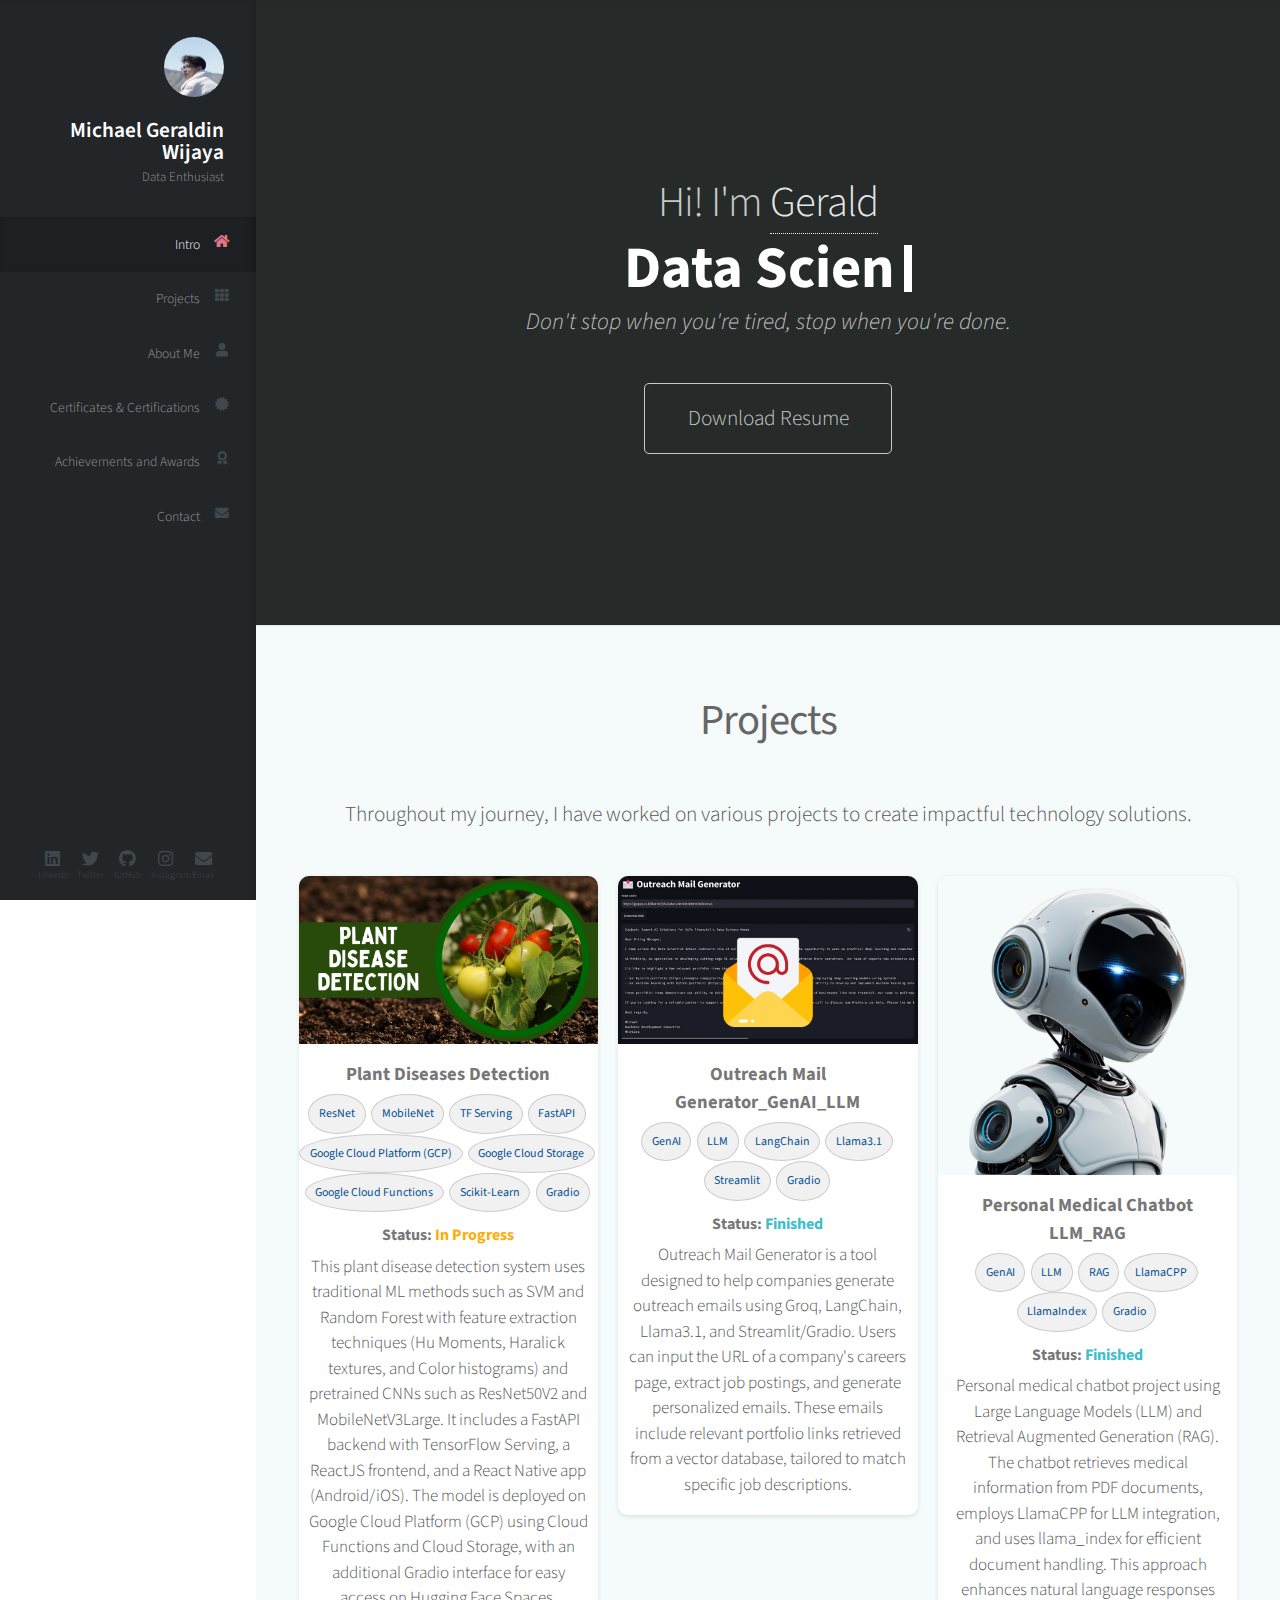
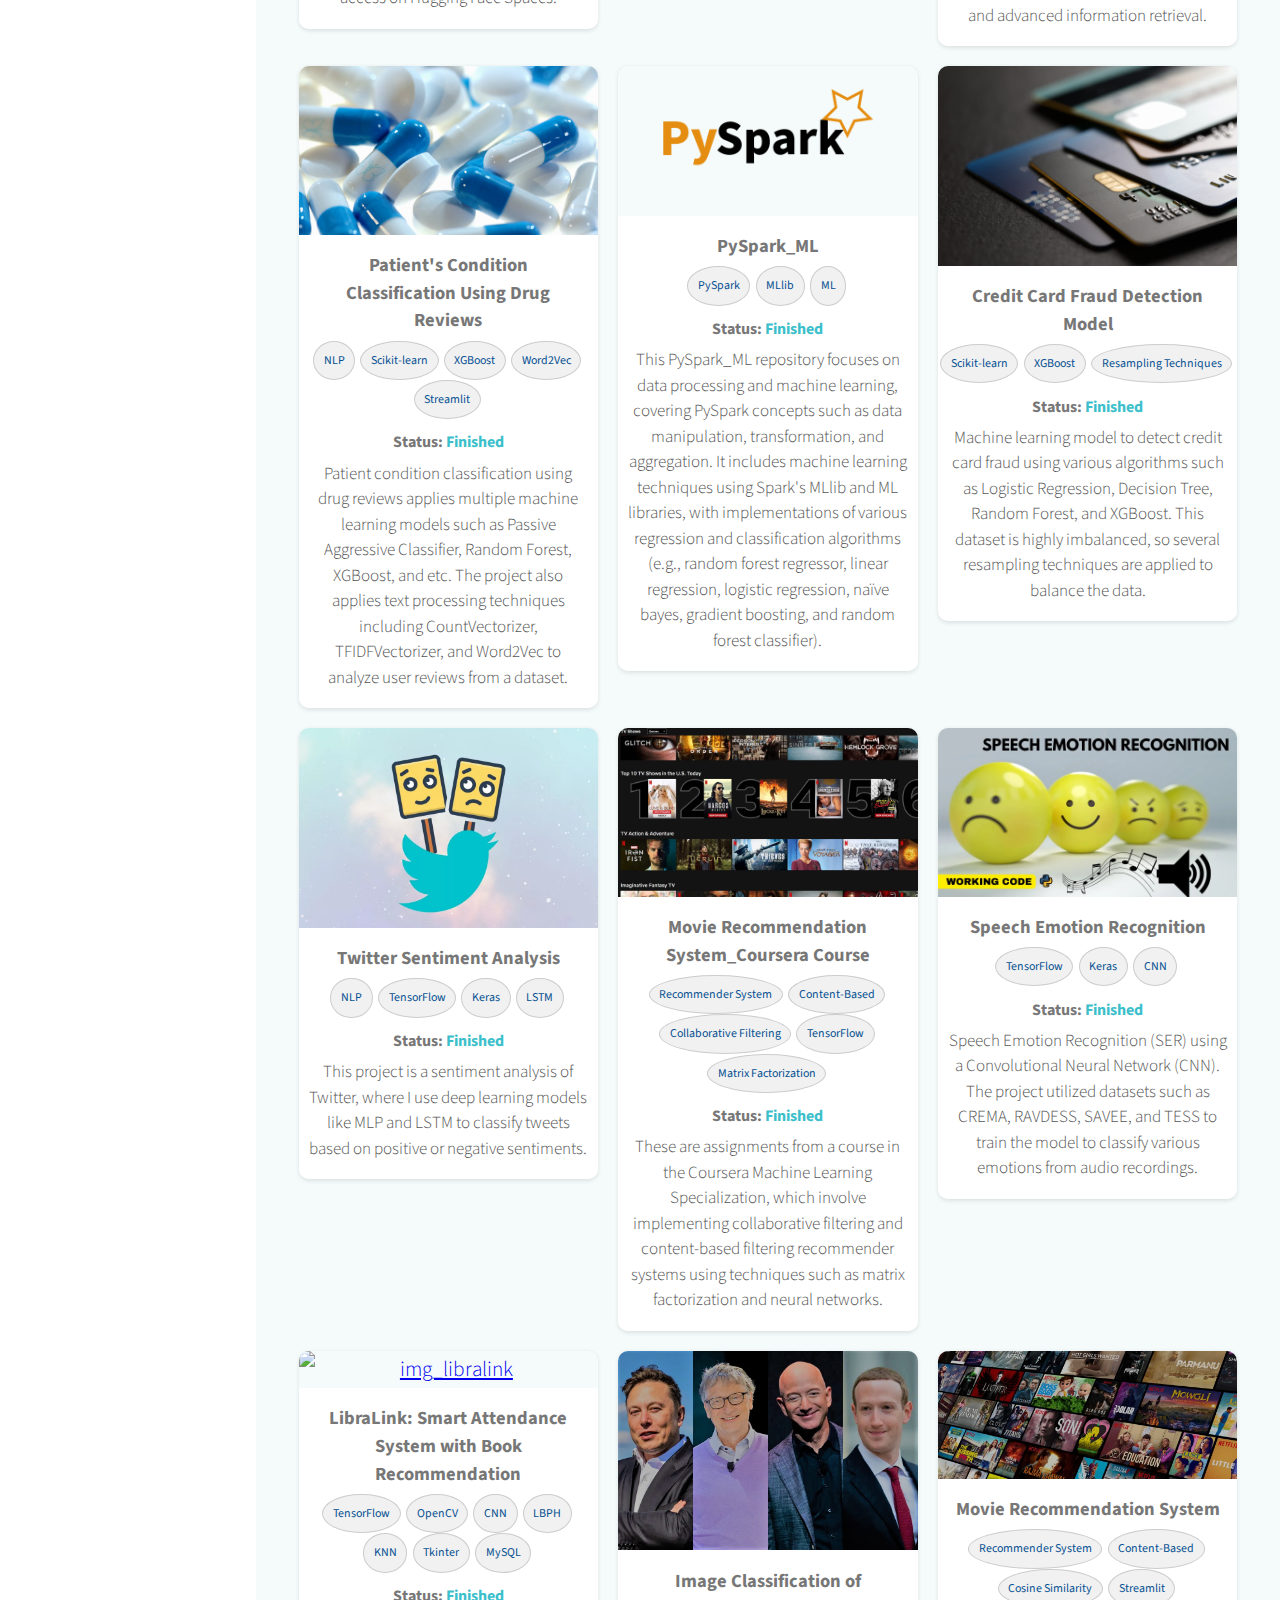
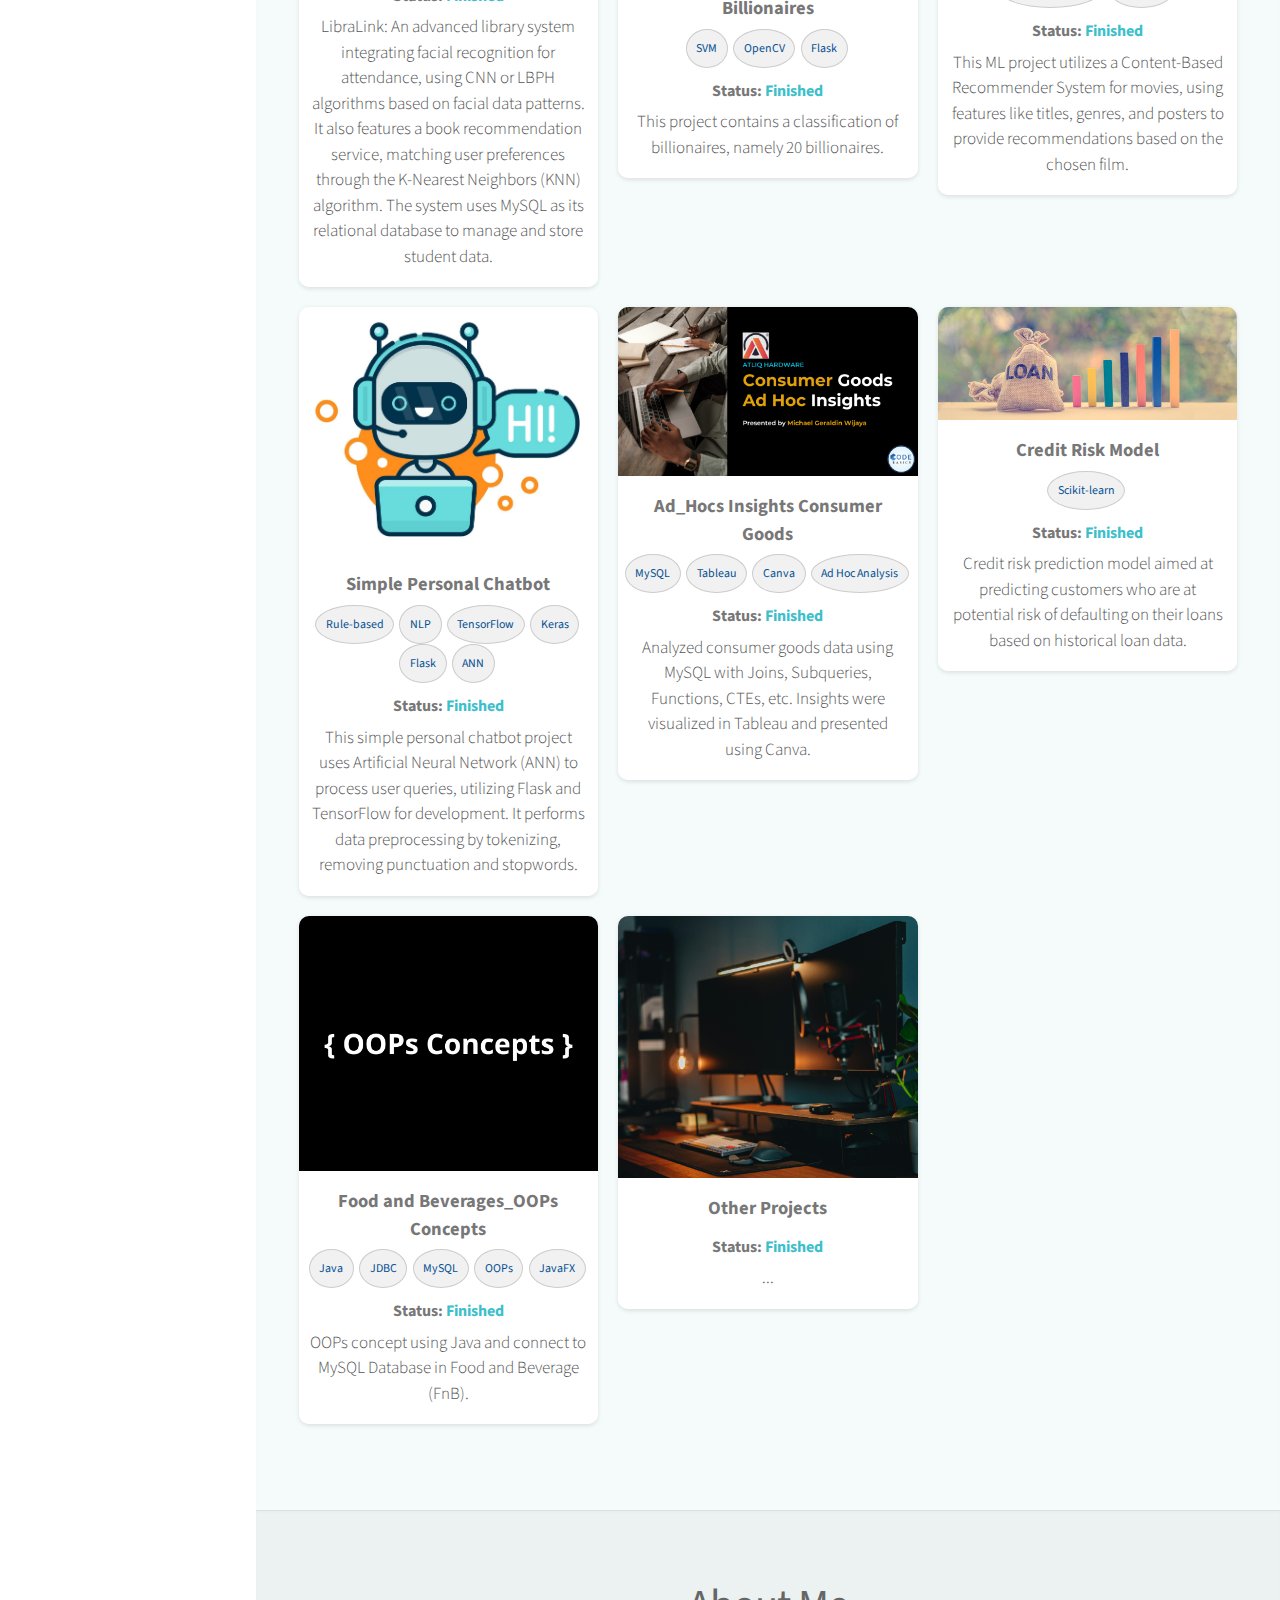
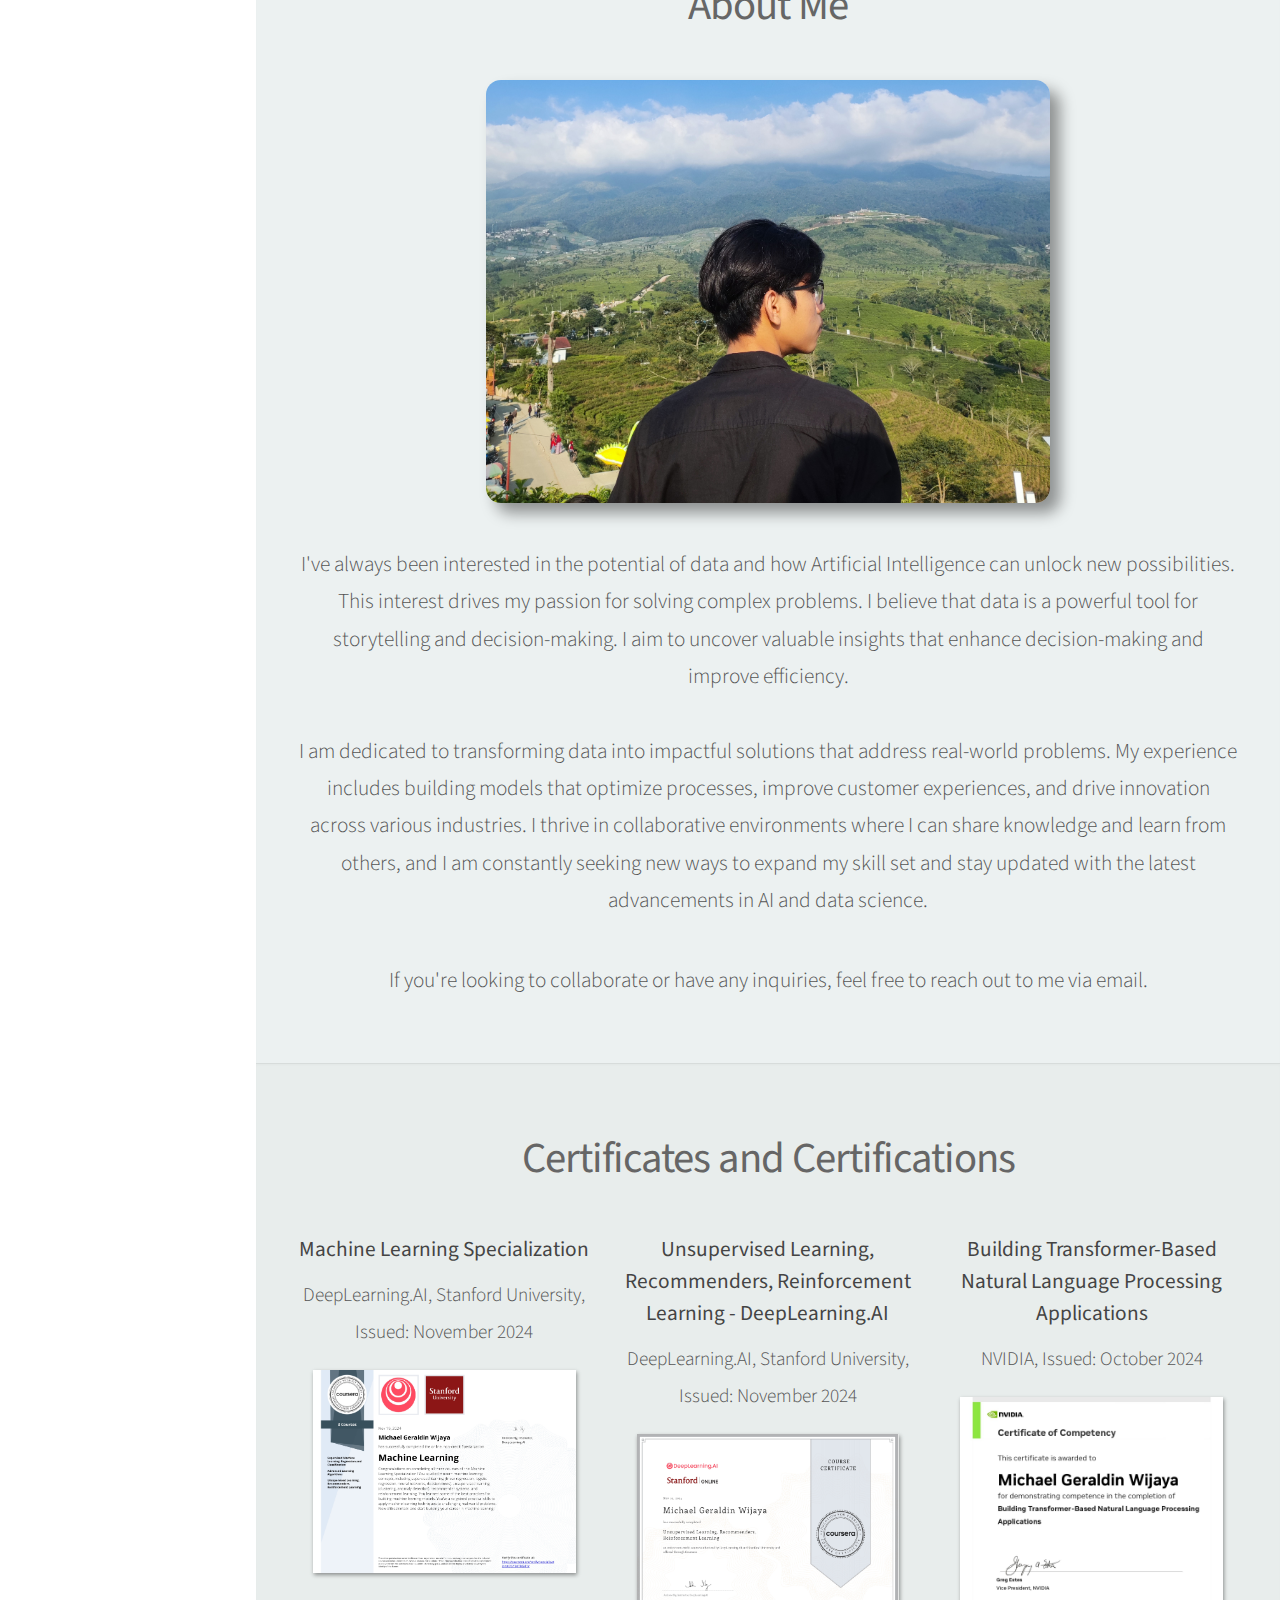
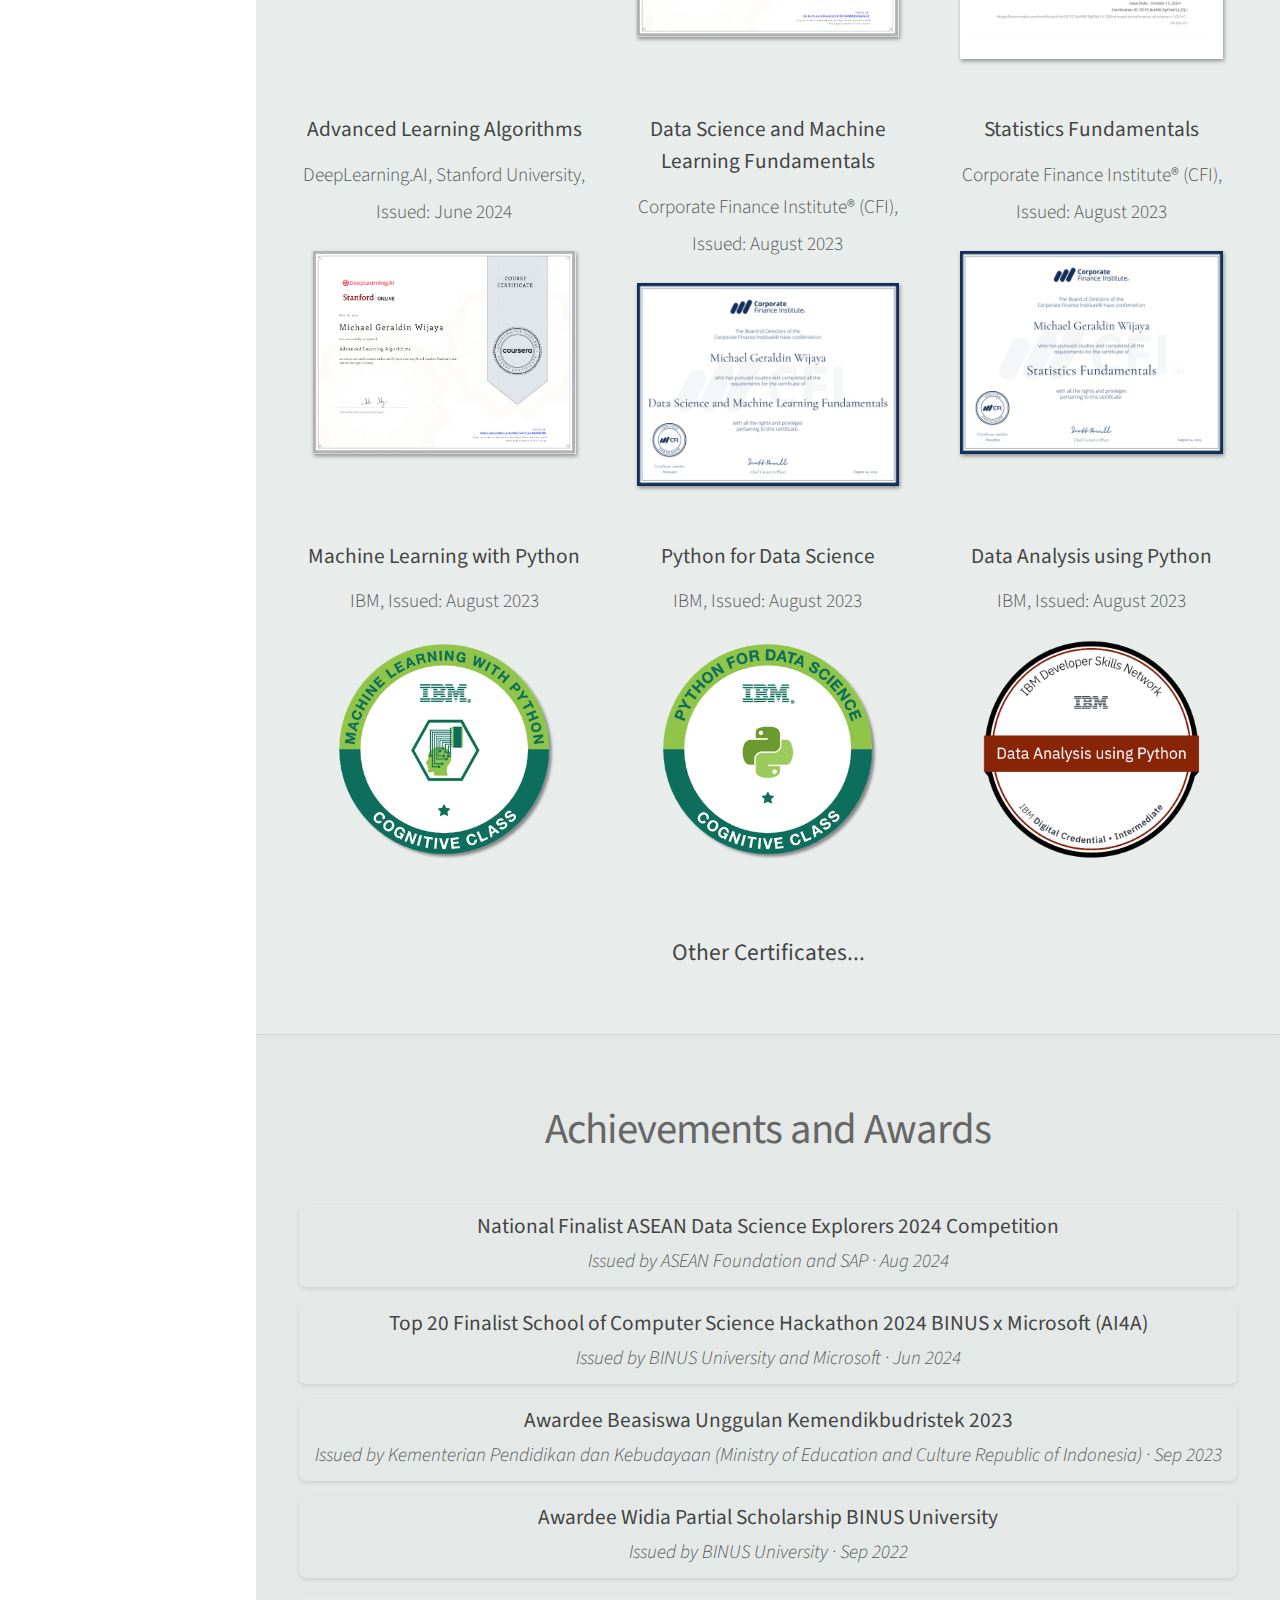
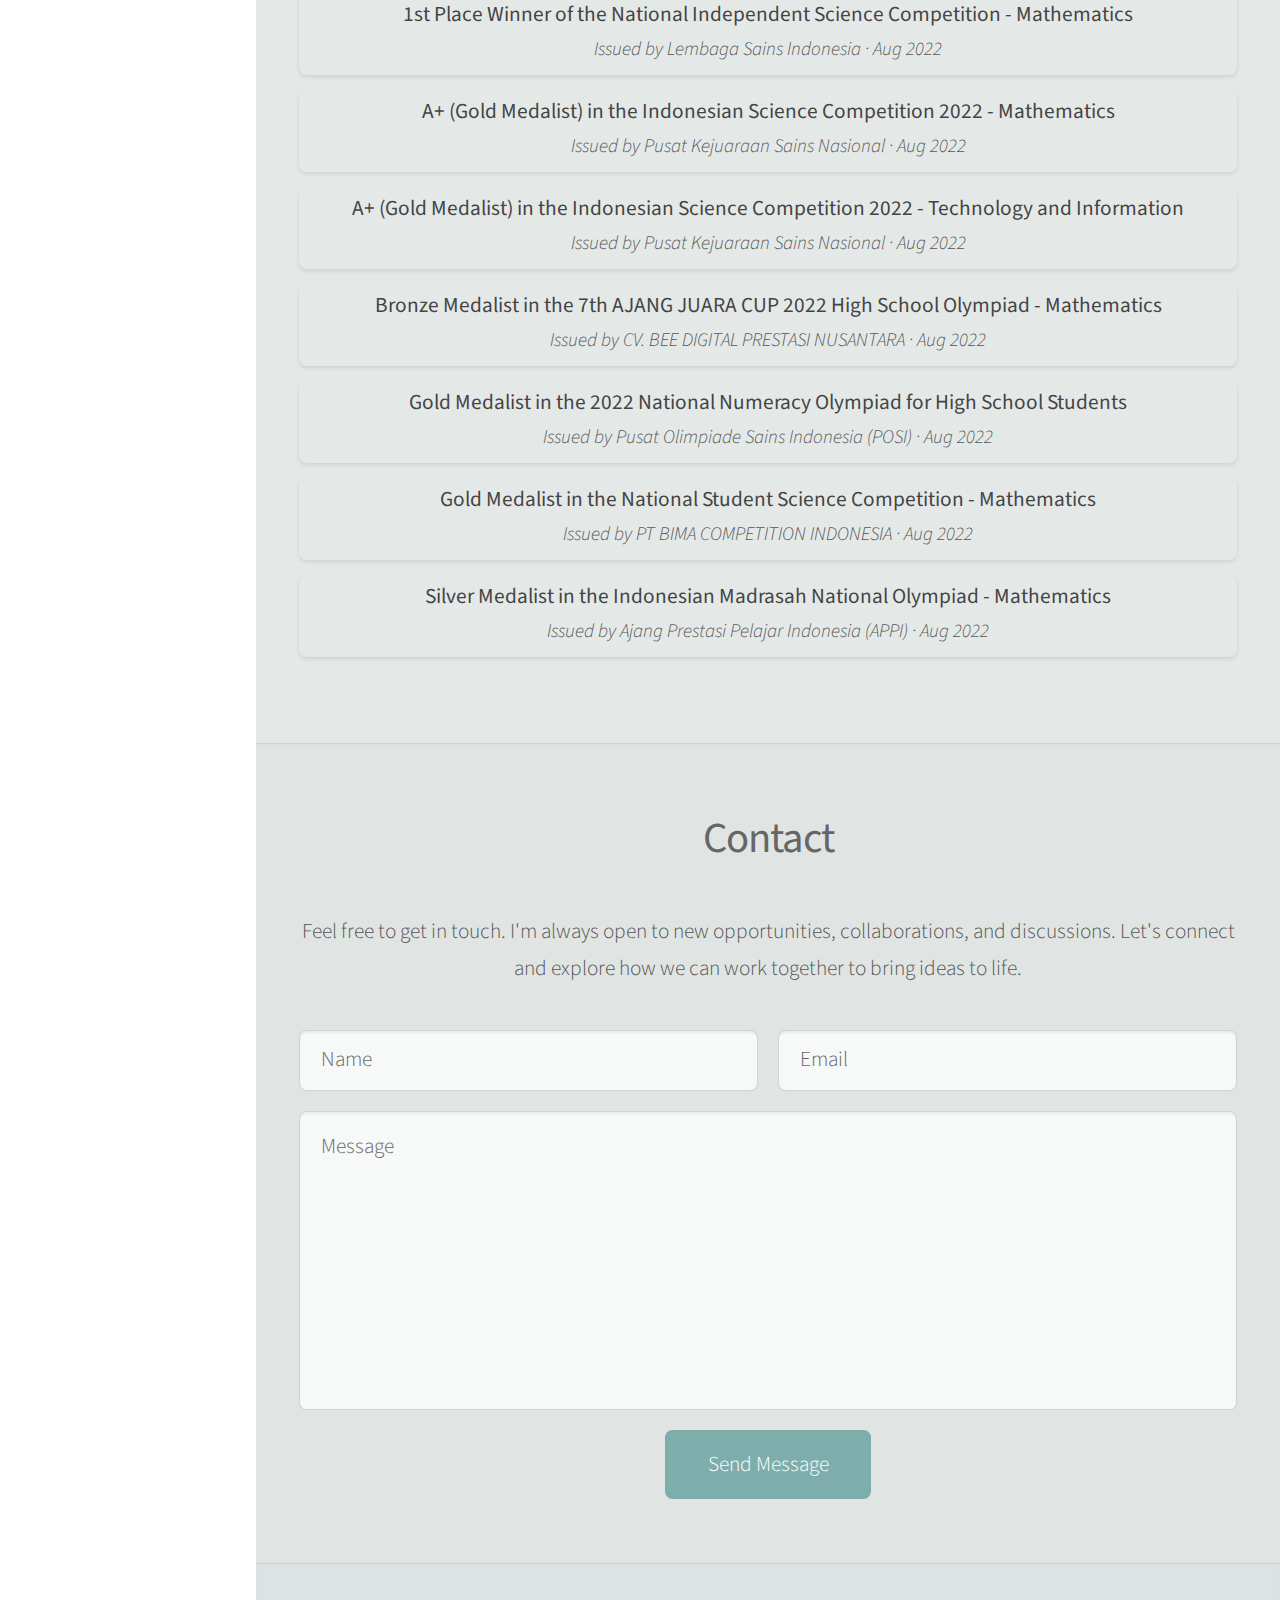
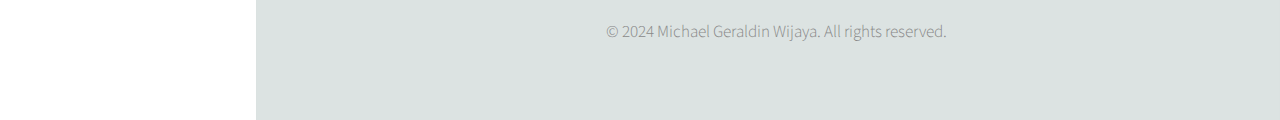
==== Mich.html @ 2055a9ff "Update Resume" ====
<!DOCTYPE HTML>
<html>
	<head>
		<script>
			window.addEventListener('load', function () {
				if (performance.navigation.type === 1) {
					window.location.href = 'index.html';
				}
			});
		</script>
		<title>Michael Geraldin Wijaya | Data Enthusiast</title>
		<link rel="icon" href="images/MG.png" type="image/png">
		<link rel="stylesheet" href="assets/css/main.css" />
		<meta charset="utf-8" />
		<meta name="viewport" content="width=device-width, initial-scale=1, user-scalable=no" />
		
	</head>
	<body class="is-preload">

		<!-- Header -->
			<div id="header">

				<div class="top">

					<!-- Logo -->
						<div id="logo">
							<span class="image avatar48"><img src="images/Profile.jpg" alt="" /></span>
							<h1 id="title">Michael Geraldin<br />Wijaya</h1>
							<p>Data Enthusiast</p>
						</div>

					<!-- Nav -->
						<nav id="nav">
							<ul>
								<li><a href="#top" id="top-link"><span class="icon solid fa-home">Intro</span></a></li>
								<li><a href="#projects" id="portfolio-link"><span class="icon solid fa-th">Projects</span></a></li>
								<li><a href="#about" id="about-link"><span class="icon solid fa-user">About Me</span></a></li>
								<li><a href="#certificates" id="about-certificate"><span class="icon solid fa-certificate">Certificates & Certifications</span></a></li>
								<li><a href="#achievements" id="about-achievements"><span class="icon solid fa-award">Achievements and Awards</span></a></li>
								<li><a href="#contact" id="contact-link"><span class="icon solid fa-envelope">Contact</span></a></li>
							</ul>
						</nav>

				</div>

				<div class="bottom">

					<!-- Social Icons -->
						<ul class="icons">
							<li><a href="https://www.linkedin.com/in/michaelgeraldinwijaya/" class="icon brands fa-linkedin"><span class="label">LinkedIn</span></a></li>
							<li><a href="https://twitter.com/michgerald24" class="icon brands fa-twitter"><span class="label">Twitter</span></a></li>
							<li><a href="https://github.com/Michs224" class="icon brands fa-github"><span class="label">GitHub</span></a></li>
							<li><a href="https://www.instagram.com/mic_geral/" class="icon brands fa-instagram"><span class="label">Instagram</span></a></li>
							<li><a href="mailto:michaelwjy2@gmail.com" class="icon solid fa-envelope"><span class="label">Email</span></a></li>
						</ul>

				</div>

			</div>

		<!-- Main -->
			<div id="main">

				<!-- Intro -->
					<section id="top" class="one dark cover">
						<div class="container">

							<header>
								<h2 class="alt">Hi! I'm <strong><a href="https://www.linkedin.com/in/michaelgeraldinwijaya/">Gerald</a></strong></h2>
									<h1 class="role-container">
										<span id="roleText" class="role-text"></span>
										<span class="cursor"></span>
									</h1>
								<p>Don't stop when you're tired, stop when you're done.</p>
							</header>
								
							<a href="downloads/Michael Geraldin Wijaya Resume.pdf" class="button resume" download="Michael Geraldin Wijaya_Resume.pdf">
								Download Resume
							</a>

						</div>
					</section>

				<!-- Portfolio -->
					<section id="projects" class="two">
						<div class="container">

							<header>
								<h2>Projects</h2>
							</header>
							<!-- Throughout my journey, I have worked on various challenging and innovative projects to create impactful technology solutions. -->
							<p>Throughout my journey, I have worked on various projects to create impactful technology solutions.</p>

							<div class="row">
								
								<div class="col-4 col-12-mobile">
									<article class="item">
										<a href="https://github.com/Michs224/Plant-Disease-Detection-ML_DL" class="image fit"><img src="images/PlantDiseaseDetection.png" alt="img_plant_disease_detection"/></a>
										<header>
											<h3 style="font-size: 18.5px;">Plant Diseases Detection</h3>
											<div class="tech-stack">
												<!-- <span>TensorFlow</span>
												<span>Keras</span> -->
												<span>ResNet</span>
												<span>MobileNet</span>
												<span>TF Serving</span>
												<span>FastAPI</span>
												<span>Google Cloud Platform (GCP)</span>
												<span>Google Cloud Storage</span>
												<span>Google Cloud Functions</span>
												<span>Scikit-Learn</span>
												<span>Gradio</span>
											</div>
											<span class="status-label">Status:</span>
											<span class="status in-progress">In Progress</span>
											<h4>This plant disease detection system uses traditional ML methods such as SVM and Random Forest with feature extraction techniques (Hu Moments, Haralick textures, and Color histograms) and pretrained CNNs such as ResNet50V2 and MobileNetV3Large.
												It includes a FastAPI backend with TensorFlow Serving, a ReactJS frontend, and a React Native app (Android/iOS).
												The model is deployed on Google Cloud Platform (GCP) using Cloud Functions and Cloud Storage, with an additional Gradio interface for easy access on Hugging Face Spaces.
											</h4>
										</header>
									</article>
								</div>

								<div class="col-4 col-12-mobile">
									<article class="item">
										<a href="https://github.com/Michs224/Outreach-Mail-Generator_GenAI_LLM" class="image fit"><img src="images/OutreachMailGeneratorGenAILLM.png" alt="img_outreachmailgenerator_genaillm"/></a>
										<header>
											<h3 style="font-size: 18.5px;">Outreach Mail Generator_GenAI_LLM</h3>
											<div class="tech-stack">
												<span>GenAI</span>
												<span>LLM</span>
												<span>LangChain</span>
												<span>Llama3.1</span>
												<span>Streamlit</span>
												<span>Gradio</span>
											</div>
											<span class="status-label">Status:</span>
											<span class="status finished">Finished</span>
											<h4>Outreach Mail Generator is a tool designed to help companies generate outreach emails using Groq, LangChain, Llama3.1, and Streamlit/Gradio.
												Users can input the URL of a company's careers page, extract job postings, and generate personalized emails.
												These emails include relevant portfolio links retrieved from a vector database, tailored to match specific job descriptions.
											</h4>
										</header>
									</article>
								</div>

								<div class="col-4 col-12-mobile">
									<article class="item">
										<a href="https://github.com/Michs224/Personal-Medical-Chatbot_LLM_RAG" class="image fit"><img src="images/PersonalMedicalChatbot_LLM_RAG.png" alt="img_personal_medicalchatbot_llm_rag"/></a>
										<header>
											<h3 style="font-size: 18.5px;">Personal Medical Chatbot LLM_RAG</h3>
											<div class="tech-stack">
												<span>GenAI</span>
												<span>LLM</span>
												<span>RAG</span>
												<span>LlamaCPP</span>
												<span>LlamaIndex</span>
												<span>Gradio</span>
											</div>
											<span class="status-label">Status:</span>
											<span class="status finished">Finished</span>
											<h4>Personal medical chatbot project using Large Language Models (LLM) and Retrieval Augmented Generation (RAG).
												The chatbot retrieves medical information from PDF documents, employs LlamaCPP for LLM integration, and uses llama_index for efficient document handling.
												This approach enhances natural language responses and advanced information retrieval.
											</h4>
										</header>
									</article>
								</div>
								
								<div class="col-4 col-12-mobile">
									<article class="item">
										<a href="https://github.com/Michs224/Patients-Condition-Classification-Using-Drug-Reviews" class="image fit"><img src="images/PatientsConditionClassificationUsingDrugReviews.png" alt="img_patient'scondition_classification_usingDR"/></a>
										<header>
											<h3 style="font-size: 18.5px;">Patient's Condition Classification Using Drug Reviews</h3>
											<div class="tech-stack">
												<span>NLP</span>
												<span>Scikit-learn</span>
												<span>XGBoost</span>
												<span>Word2Vec</span>
												<span>Streamlit</span>
											</div>
											<span class="status-label">Status:</span>
											<span class="status finished">Finished</span>
											<h4>Patient condition classification using drug reviews applies multiple machine learning models such as Passive Aggressive Classifier, Random Forest, XGBoost, and etc. 
												The project also applies text processing techniques including CountVectorizer, TFIDFVectorizer, and Word2Vec to analyze user reviews from a dataset.
											</h4>
										</header>
									</article>
								</div>

								<div class="col-4 col-12-mobile">
									<article class="item">
										<a href="https://github.com/Michs224/PySpark_ML" class="image fit"><img src="images/PySpark.png" alt="img_pyspark_ml"/></a>
										<header>
											<h3 style="font-size: 18.5px;">PySpark_ML</h3>
											<div class="tech-stack">
												<span>PySpark</span>
												<span>MLlib</span>
												<span>ML</span>
											</div>
											<span class="status-label">Status:</span>
											<span class="status finished">Finished</span>
											<h4>This PySpark_ML repository focuses on data processing and machine learning, covering PySpark concepts such as data manipulation, transformation, and aggregation. 
												It includes machine learning techniques using Spark's MLlib and ML libraries, with implementations of various regression and classification algorithms 
												(e.g., random forest regressor, linear regression, logistic regression, naïve bayes, gradient boosting, and random forest classifier).</h4>
										</header>
									</article>
								</div>



								<div class="col-4 col-12-mobile">
									<article class="item">
										<a href="https://github.com/Michs224/Credit-Card-Fraud-Detection_Model" class="image fit"><img src="images/CCFD.jpg" alt="img_ccfraud_detection"/></a>
										<header>
											<h3 style="font-size: 18.5px;">Credit Card Fraud Detection Model</h3>
											<div class="tech-stack">
												<span>Scikit-learn</span>
												<span>XGBoost</span>
												<span>Resampling Techniques</span>
											</div>
											<span class="status-label">Status:</span>
											<span class="status finished">Finished</span>
											<h4>Machine learning model to detect credit card fraud using various algorithms such as Logistic Regression, Decision Tree, Random Forest, and XGBoost. 
												This dataset is highly imbalanced, so several resampling techniques are applied to balance the data.</h4>
										</header>
									</article>
								</div>

								<div class="col-4 col-12-mobile">
									<article class="item">
										<a href="https://github.com/Michs224/Twitter-Sentiment-Analysis_DL" class="image fit"><img src="images/TwitterSentimentAnalysis.webp" alt="img_twitter_sentimentanalysis" /></a>
										<header>
											<h3 style="font-size: 18.5px;">Twitter Sentiment Analysis</h3>
											<div class="tech-stack">
												<span>NLP</span>
												<span>TensorFlow</span>
												<span>Keras</span>
												<span>LSTM</span>
											</div>
											<span class="status-label">Status:</span>
											<span class="status finished">Finished</span>
											<h4>This project is a sentiment analysis of Twitter, where I use deep learning models like MLP and LSTM to classify tweets based on positive or negative sentiments.
											</h4>
										</header>
									</article>
								</div>

								<div class="col-4 col-12-mobile">
									<article class="item">
										<a href="https://github.com/Michs224/MovieRecommenderSystem_Coursera_MachineLearningSpecialization" class="image fit"><img src="images/MovieRecommendation_Coursera Course.jpg" alt="img_coursera_movierecommendersystem_collab_contentbased"/></a>
										<header>
											<h3 style="font-size: 18.5px;">Movie Recommendation System_Coursera Course</h3>
											<div class="tech-stack">
												<span>Recommender System</span>
												<span>Content-Based</span>
												<span>Collaborative Filtering</span>
												<span>TensorFlow</span>
												<span>Matrix Factorization</span>
											</div>
											<span class="status-label">Status:</span>
											<span class="status finished">Finished</span>
											<h4>These are assignments from a course in the Coursera Machine Learning Specialization,
												which involve implementing collaborative filtering and content-based filtering recommender systems using techniques such as matrix factorization and neural networks.
										</header>
									</article>
								</div>

								<div class="col-4 col-12-mobile">
									<article class="item">
										<a href="https://github.com/Michs224/Speech-Emotion-Recognition_CNN" class="image fit"><img src="images/SpeechEmotionRecognition.jpg" alt="img_speech_emotionrecognition"/></a>
										<header>
											<h3 style="font-size: 18.5px;">Speech Emotion Recognition</h3>
											<div class="tech-stack">
												<span>TensorFlow</span>
												<span>Keras</span>
												<span>CNN</span>
											</div>
											<span class="status-label">Status:</span>
											<span class="status finished">Finished</span>
											<h4>Speech Emotion Recognition (SER) using a Convolutional Neural Network (CNN). The project utilized datasets such as CREMA, RAVDESS, SAVEE, and TESS to train the model to classify various emotions from audio recordings.</h4>
										</header>
									</article>
								</div>

								<div class="col-4 col-12-mobile">
									<article class="item">
										<a href="https://github.com/Michs224/LibraLink_Smart_Attendance_System_with_Book_Recommendation" class="image fit"><img src="images/LibraLink.png" alt="img_libralink"/></a>
										<header>
											<h3 style="font-size: 18.5px;">LibraLink: Smart Attendance System with Book Recommendation</h3>
											<div class="tech-stack">
												<span>TensorFlow</span>
												<span>OpenCV</span>
												<span>CNN</span>
												<span>LBPH</span>
												<span>KNN</span>
												<span>Tkinter</span>
												<span>MySQL</span>
											</div>
											<span class="status-label">Status:</span>
											<span class="status finished">Finished</span>
											<h4>LibraLink: An advanced library system integrating facial recognition for attendance, using CNN or LBPH algorithms based on facial data patterns.
												It also features a book recommendation service, matching user preferences through the K-Nearest Neighbors (KNN) algorithm.
												The system uses MySQL as its relational database to manage and store student data.
											</h4>
										</header>
									</article>
								</div>

								<div class="col-4 col-12-mobile">
									<article class="item">
										<a href="https://github.com/Michs224/Billionaires_Image-Classification" class="image fit"><img src="images/billionaires.jpg" alt="img_billionaires"/></a>
										<header>
											<h3 style="font-size: 18.5px;">Image Classification of Billionaires</h3>
											<div class="tech-stack">
												<span>SVM</span>
												<span>OpenCV</span>
												<span>Flask</span>
											</div>
											<span class="status-label">Status:</span>
											<span class="status finished">Finished</span>
											<h4>This project contains a classification of billionaires, namely 20 billionaires.
											</h4>
										</header>
									</article>
								</div>

								<div class="col-4 col-12-mobile">
									<article class="item">
										<a href="https://github.com/Michs224/MovieRecommenderSystem-ContentBased" class="image fit"><img src="images/movierec.jpeg" alt="img_movierecommendersystem_cb"/></a>
										<header>
											<h3 style="font-size: 18.5px;">Movie Recommendation System</h3>
											<div class="tech-stack">
												<span>Recommender System</span>
												<span>Content-Based</span>
												<span>Cosine Similarity</span>
												<span>Streamlit</span>
											</div>
											<span class="status-label">Status:</span>
											<span class="status finished">Finished</span>
											<h4>This ML project utilizes a Content-Based Recommender System for movies, using features like titles, genres, and posters to 
												provide recommendations based on the chosen film.
											</h4>
										</header>
									</article>
								</div>

								<div class="col-4 col-12-mobile">
									<article class="item">
										<a href="https://github.com/Michs224/Simple-Personal-Chatbot_NLP" class="image fit"><img src="images/SimplePersonalChatbot.jpg" alt="img_simplepersonal_chatbot"/></a>
										<header>
											<h3 style="font-size: 18.5px;">Simple Personal Chatbot</h3>
											<div class="tech-stack">
												<span>Rule-based</span>
												<span>NLP</span>
												<span>TensorFlow</span>
												<span>Keras</span>
												<span>Flask</span>
												<span>ANN</span>
											</div>
											<span class="status-label">Status:</span>
											<span class="status finished">Finished</span>
											<h4>This simple personal chatbot project uses Artificial Neural Network (ANN) to process user queries, utilizing Flask and TensorFlow for development. 
												It performs data preprocessing by tokenizing, removing punctuation and stopwords.</h4>
										</header>
									</article>
								</div>

								<div class="col-4 col-12-mobile">
									<article class="item">
										<a href="https://github.com/Michs224/Ad_Hoc-Analysis-of-Atliq-Hardware-Consumer-Goods" class="image fit"><img src="images/Ad_Hoc Insights Atliq Hardware.png" alt="img_adhocinsights_atliqhardware" /></a>
										<header>
											<h3 style="font-size: 18.5px;">Ad_Hocs Insights Consumer Goods</h3>
											<div class="tech-stack">
												<span>MySQL</span>
												<span>Tableau</span>
												<span>Canva</span>
												<span>Ad Hoc Analysis</span>
											</div>
											<span class="status-label">Status:</span>
											<span class="status finished">Finished</span>
											<h4>Analyzed consumer goods data using MySQL with Joins, Subqueries, Functions, CTEs, etc. 
												Insights were visualized in Tableau and presented using Canva.</h4>
										</header>
									</article>
								</div>

								<div class="col-4 col-12-mobile">
									<article class="item">
										<a href="https://github.com/Michs224/Data-Scientist-ID-X-Partners-x-Rakamin-Academy" class="image fit"><img src="images/Loan.jpg" alt="img_creditscore_model"/></a>
										<header>
											<h3 style="font-size: 18.5px;">Credit Risk Model</h3>
											<div class="tech-stack">
												<span>Scikit-learn</span>
											</div>
											<span class="status-label">Status:</span>
											<span class="status finished">Finished</span>
											<h4>Credit risk prediction model aimed at predicting customers 
												who are at potential risk of defaulting on their loans based on historical loan data.
											</h4>
										</header>
									</article>
								</div>

								<div class="col-4 col-12-mobile">
									<article class="item">
										<a href="https://github.com/Michs224/FnB_OOP_Lecture" class="image fit"><img src="images/OOP.png" alt="img_oop"/></a>
										<header>
											<h3 style="font-size: 18.5px;">Food and Beverages_OOPs Concepts</h3>
											<div class="tech-stack">
												<span>Java</span>
												<span>JDBC</span>
												<span>MySQL</span>
												<span>OOPs</span>
												<span>JavaFX</span>
											</div>
											<span class="status-label">Status:</span>
											<span class="status finished">Finished</span>
											<h4>OOPs concept using Java and connect to MySQL Database in Food and Beverage (FnB).</h4>
										</header>
									</article>
								</div>
								
								<div class="col-4 col-12-mobile">
									<article class="item">
										<a href="https://github.com/Michs224?tab=repositories" class="image fit"><img src="images/Others.jpg" alt="img_projects"/></a>
										<header>
											<h3 style="font-size: 18.5px;">Other Projects</h3>
											<span class="status-label">Status:</span>
											<span class="status finished">Finished</span>
											<h4>...</h4>
										</header>
									</article>
								</div>
							</div>

						</div>
					</section>

				<!-- About Me -->
					<section id="about" class="three">
						<div class="container">

							<header>
								<h2>About Me</h2>
							</header>

							<a href="index.html" class="image featured"><img src="images/AboutMe.jpg" alt="" /></a>
							<p>I've always been interested in the potential of data and how Artificial Intelligence can unlock new possibilities. This interest drives my passion for solving complex problems. 
								I believe that data is a powerful tool for storytelling and decision-making. I aim to uncover valuable insights that enhance decision-making and improve efficiency.
								<br><br>
								I am dedicated to transforming data into impactful solutions that address real-world problems. 
								My experience includes building models that optimize processes, improve customer experiences, and drive innovation across various industries. 
								I thrive in collaborative environments where I can share knowledge and learn from others, and I am constantly seeking new ways to expand my skill set and stay updated with the latest advancements in AI and data science.</p>
							<p style="margin-bottom:0em;">If you're looking to collaborate or have any inquiries, feel free to reach out to me via email.</p>
							

						</div>
					</section>


				<!-- Certificates and Certifications -->
					<section id="certificates" class="four">
						<div class="container">
							<header>
								<h2>Certificates and Certifications</h2>
							</header>

							<div class="cert-grid">
								<div class="cert-item">
									<h3>Machine Learning Specialization</h3>
									<p>DeepLearning.AI, Stanford University, Issued: November 2024</p>
									<a href="https://www.coursera.org/account/accomplishments/specialization/67GY60TM241Y">
										<img src="images/Machine Learning Specialization.jpg" alt="Specialization Certificate in Machine Learning Specialization" class="cert-image"></a>
								</div>
								<div class="cert-item">
									<h3>Unsupervised Learning, Recommenders, Reinforcement Learning - DeepLearning.AI</h3>
									<p>DeepLearning.AI, Stanford University, Issued: November 2024</p>
									<a href="https://www.coursera.org/account/accomplishments/records/NW66BOS2DU70">
										<img src="images/Unsupervised Learning, Recommenders, Reinforcement Learning.jpg" alt="Certificate in Unsupervised Learning, Recommenders, Reinforcement Learning" class="cert-image"></a>
								</div>
								<div class="cert-item">
									<h3>Building Transformer-Based Natural Language Processing Applications</h3>
									<p>NVIDIA, Issued: October 2024</p>
									<a href="https://learn.nvidia.com/certificates?id=DCYZJIuHS6-TgXYat1LLZQ">
										<img src="images/Building Transformer-Based Natural Language Processing Applications.jpg" alt="Certificate in Building Transformer-Based Natural Language Processing Applications" class="cert-image"></a>
								</div>
								<div class="cert-item">
									<h3>Advanced Learning Algorithms</h3>
									<p>DeepLearning.AI, Stanford University, Issued: June 2024</p>
									<a href="https://www.coursera.org/account/accomplishments/records/P11LUARQXF9M">
										<img src="images/Advanced Learning Algorithms.jpg" alt="Certificate in Advanced Learning Algorithms" class="cert-image"></a>
								</div>
								<div class="cert-item">
									<h3>Data Science and Machine Learning Fundamentals</h3>
									<p>Corporate Finance Institute® (CFI), Issued: August 2023</p>
									<a href="https://credentials.corporatefinanceinstitute.com/ad7ad53d-36b2-434e-a690-2d3dfdadb410">
										<img src="images/DS&MLF.png" alt="Certificate in Data Science and Machine Learning Fundamentals" class="cert-image"></a>
								</div>
								<div class="cert-item">
									<h3>Statistics Fundamentals</h3>
									<p>Corporate Finance Institute® (CFI), Issued: August 2023</p>
									<a href="https://credentials.corporatefinanceinstitute.com/faf7baa6-bc9b-4c6e-b37f-4f92136c3ebd">
										<img src="images/SF.png" alt="Certificate in Statistics Fundamentals" class="cert-image"></a>
								</div>
								<div class="cert-item">
									<h3>Machine Learning with Python</h3>
									<p>IBM, Issued: August 2023</p>
									<a href="https://www.credly.com/badges/44545761-5785-4e51-9374-67bc1714b7b1/public_url">
										<img style="max-width:75%; box-shadow: None;" src="images/MLwP.png" alt="Certificate in Machine Learning with Python" class="cert-image"></a>
								</div>
								<div class="cert-item">
									<h3>Python for Data Science</h3>
									<p>IBM, Issued: August 2023</p>
									<a href="https://www.credly.com/badges/c11ae0e1-cfd3-4f1a-b01b-f6ac110a1a3e/public_url">
										<img style="max-width:75%; box-shadow: None;" src="images/PfDS.png" alt="Certificate in Python for Data Science" class="cert-image"></a>
								</div>
								<div class="cert-item">
									<h3>Data Analysis using Python</h3>
									<p>IBM, Issued: August 2023</p>
									<a href="https://www.credly.com/badges/f63f6057-9696-4a6e-a816-eeb5dcb2a5d6/public_url">
										<img style="max-width:75%; box-shadow: None;" src="images/DAuP.png" alt="Certificate in Data Analysis using Python" class="cert-image"></a>
								</div>
								<!-- <div class="cert-item">
									<h3>Advanced Python</h3>
									<p>Skilvul, Issued: March 2024</p>
									<a href="https://credentials.corporatefinanceinstitute.com/faf7baa6-bc9b-4c6e-b37f-4f92136c3ebd">
										<img src="images/DS&MLF.png" alt="Certificate in Advanced Python" class="cert-image"></a>
								</div> -->
							
							</div>

							<div class="other-cert-item">
								<h3><a href="javascript:void(0);" onclick="openPopup()">Other Certificates...</a></h3>
							</div>																
							
							<div id="popup" class="popup" onclick="closePopup()">
								<div class="popup-content" onclick="event.stopPropagation();">
									<span class="close" onclick="closePopup()">&times;</span>
									<h2>Other Certificates</h2>
									<ul id="certificate-list">
										<li>ASEAN Data Science Explorers 2024 National Final Indonesia - ASEAN Foundation, SAP, Issued: August 2024</li>
										<!-- <li>Unsupervised Learning, Recommenders, Reinforcement Learning - DeepLearning.AI, Issued: November 2024</li>
										<li>Advanced Learning Algorithms - DeepLearning.AI, Issued: November 2024</li> -->
										<li>Supervised Machine Learning: Regression and Classification - DeepLearning.AI, Issued: June 2024</li>
										<li>ASEAN Data Science Explorers 2024 Enablement Session : SAP Analytics Cloud and SAP Build Apps Online Training Session - ASEAN Foundation, SAP, Issued: April 2024</li>
										<li>Advanced Python - Skilvul, Issued: March 2024</li>
										<li>Algorithm & Data Structures with Python - Skilvul, Issued: March 2024</li>
									</ul>
								</div>
							</div>

						</div>
					</section>


					<!-- Achievements and Awards -->
					<section id="achievements" class="five">

						<div class="container">
							<header>
								<h2>Achievements and Awards</h2>
							</header>
							<div class="achievement-list">
								<div class="achievement-item">
									<h3>National Finalist ASEAN Data Science Explorers 2024 Competition</h3>
									<p><em>Issued by ASEAN Foundation and SAP · Aug 2024</em></p>
								</div>
								<div class="achievement-item">
									<h3>Top 20 Finalist School of Computer Science Hackathon 2024 BINUS x Microsoft (AI4A)</h3>
									<p><em>Issued by BINUS University and Microsoft · Jun 2024</em></p>
								</div>
								<div class="achievement-item">
									<h3>Awardee Beasiswa Unggulan Kemendikbudristek 2023</h3>
									<p><em>Issued by Kementerian Pendidikan dan Kebudayaan (Ministry of Education and Culture Republic of Indonesia) · Sep 2023</em></p>
								</div>
								<div class="achievement-item">
									<h3>Awardee Widia Partial Scholarship BINUS University</h3>
									<p><em>Issued by BINUS University · Sep 2022</em></p>
								</div>
								<div class="achievement-item">
									<h3>1st Place Winner of the National Independent Science Competition - Mathematics</h3>
									<p><em>Issued by Lembaga Sains Indonesia · Aug 2022</em></p>
								</div>
								<div class="achievement-item">
									<h3>A+ (Gold Medalist) in the Indonesian Science Competition 2022 - Mathematics</h3>
									<p><em>Issued by Pusat Kejuaraan Sains Nasional · Aug 2022</em></p>
								</div>
								<div class="achievement-item">
									<h3>A+ (Gold Medalist) in the Indonesian Science Competition 2022 - Technology and Information</h3>
									<p><em>Issued by Pusat Kejuaraan Sains Nasional · Aug 2022</em></p>
								</div>
								<div class="achievement-item">
									<h3>Bronze Medalist in the 7th AJANG JUARA CUP 2022 High School Olympiad - Mathematics</h3>
									<p><em>Issued by CV. BEE DIGITAL PRESTASI NUSANTARA · Aug 2022</em></p>
								</div>
								<div class="achievement-item">
									<h3>Gold Medalist in the 2022 National Numeracy Olympiad for High School Students</h3>
									<p><em>Issued by Pusat Olimpiade Sains Indonesia (POSI) · Aug 2022</em></p>
								</div>
								<div class="achievement-item">
									<h3>Gold Medalist in the National Student Science Competition - Mathematics</h3>
									<p><em>Issued by PT BIMA COMPETITION INDONESIA · Aug 2022</em></p>
								</div>
								<div class="achievement-item">
									<h3>Silver Medalist in the Indonesian Madrasah National Olympiad - Mathematics</h3>
									<p><em>Issued by Ajang Prestasi Pelajar Indonesia (APPI) · Aug 2022</em></p>
								</div>
							</div>
						</div>

					</section>


				<!-- Contact -->
					<section id="contact" class="six">
						<div class="container">

							<header>
								<h2>Contact</h2>
							</header>

							<p>Feel free to get in touch. I'm always open to new opportunities, 
								collaborations, and discussions. Let's connect and explore how we can 
								work together to bring ideas to life.</p>

							<form name="submit-to-google-sheet" method="post" action="#">
								<div class="row">
									<div class="col-6 col-12-mobile"><input type="text" name="Name" placeholder="Name" required /></div>
									<div class="col-6 col-12-mobile"><input type="email" name="Email" placeholder="Email" required  /></div>
									<div class="col-12">
										<textarea name="Message" placeholder="Message" required></textarea>
									</div>
									<div class="col-12">
										<input type="submit" value="Send Message" />
									</div>
								</div>
								<span id="msg"></span>
							</form>

						</div>
					</section>

			</div>

		<!-- Footer -->
			<div id="footer">

				<!-- Copyright -->
					<ul class="copyright">
						<li>&copy; 2024 Michael Geraldin Wijaya. All rights reserved.</li>
					</ul>

			</div>

		<!-- Scripts -->
			<script src="assets/js/jquery.min.js"></script>
			<script src="assets/js/jquery.scrolly.min.js"></script>
			<script src="assets/js/jquery.scrollex.min.js"></script>
			<script src="assets/js/browser.min.js"></script>
			<script src="assets/js/breakpoints.min.js"></script>
			<script src="assets/js/util.js"></script>
			<script src="assets/js/main.js"></script>

			<script>
				const scriptURL = 'https://script.google.com/macros/s/AKfycbwQ0xDy8msy5Jz6CX2Q5m3PBMRv7vtlE0vULMX77zeIX3GEGvl2DsUb1eAfRBGRTdXS1Q/exec'
				const form = document.forms['submit-to-google-sheet']
				const msg=document.getElementById("msg")

				form.addEventListener('submit', e => {
				  e.preventDefault()
				  fetch(scriptURL, { method: 'POST', body: new FormData(form)})
					.then(response => {
						msg.innerHTML="Message sent successfully"
						setTimeout(function(){
							msg.innerHTML=""
						},5000)
						form.reset()
					})
					.catch(error => console.error('Error!', error.message))
				})
			</script>

	</body>
</html>
---- assets/css/main.css ----
@import url("fontawesome-all.min.css");
@import url("https://fonts.googleapis.com/css?family=Source+Sans+Pro:300,300italic,400,600");
#nav li a {
    font-size: 0.95em;
}

html, body, div, span, applet, object,
iframe, h1, h2, h3, h4, h5, h6, p, blockquote,
pre, a, abbr, acronym, address, big, cite,
code, del, dfn, em, img, ins, kbd, q, s, samp,
small, strike, strong, sub, sup, tt, var, b,
u, i, center, dl, dt, dd, ol, ul, li, fieldset,
form, label, legend, table, caption, tbody,
tfoot, thead, tr, th, td, article, aside,
canvas, details, embed, figure, figcaption,
footer, header, hgroup, menu, nav, output, ruby,
section, summary, time, mark, audio, video {
	margin: 0;
	padding: 0;
	border: 0;
	font-size: 100%;
	font: inherit;
	vertical-align: baseline;}

article, aside, details, figcaption, figure,
footer, header, hgroup, menu, nav, section {
	display: block;}

body {
	line-height: 1;
}

ul {
	list-style: none;
}


body {
	text-size-adjust: none;
}

mark {
	background-color: transparent;
	color: inherit;
}


input:focus{
	border: 0;
	padding:0;
}

input, select, textarea {
	appearance: none;
}

/* Basic */

	html {
		box-sizing: border-box;
	}

	*, *:before, *:after {
		box-sizing: inherit;
	}

	body {
		background: #fff;
		font-family: 'Source Sans Pro', sans-serif;
		font-size: 19pt;
		font-weight: 300;
		line-height: 1.75em;
		color: #888;
	}

		body.is-preload *, body.is-preload *:before, body.is-preload *:after {
			animation: none !important;
			transition: none !important;
		}

	input, textarea, select {
		font-family: 'Source Sans Pro', sans-serif;
		font-size: 19pt;
		font-weight: 300;
		line-height: 1.75em;
		resize: none;
		color: #666;
	}

	input::placeholder, 
    textarea::placeholder {
        color: #666;
    }

	h2.alt {
		font-weight: 300;
	}

	.role-container {
		display: inline-flex;
		align-items: center;
		margin:0.5em 0;
	}
	
	.role-text {
		font-size: 2.75em;
		font-weight: bold;
		color : #fff;
	}
	
	.cursor {
		font-weight: bold;
		animation: blink 0.7s infinite;
		margin-left: 0.15em;
		font-size: 2.75em; 
		width: 0.5rem; 
		height: 0.8em;
		background-color: #fff;
	}
	
	
	@keyframes blink {
		0%, 100% {
			opacity: 0.6;
		}
		50% {
			opacity: 0;
		}
	}
	

	h3 {
		font-weight: 400;
		color: #444;
		line-height: 1.5em;
	}

	h1, h4, h5, h6 {
		font-weight: 300;
		color: #555;
		line-height: 1.5em;
	}

	h1 a, h2 a, h3 a, h4 a, h5 a, h6 a {
		color: inherit;
		text-decoration: none;
	}

	p:not(header p) {
		color: #555;
		font-weight: 300;
	}

	.status-label {
		font-size: 16px;
		font-weight: bold;
		color: #777;
		margin-top: 10px;
	}
	
	.status {
		font-size: 16px;
		font-weight: bold;
		display: inline-block;
	}
	
	/* Warna status */
	.in-progress {
		color: #ffac07; 
	}
	
	.finished {
		color: #3cbfcb;
	}
	
	
	.item h3{
		color: #777;
		font-weight: bold;
		padding:0 15px 0.3em 15px;
	}

	.item h4{
		font-size:17px;
		padding:0 10px 0 10px;
	}

	h1 a strong, h2 a strong, h3 a strong, h4 a strong, h5 a strong, h6 a strong {
			color: #333;
		}
	
	.alt a {
		text-decoration: none;
		color: inherit;
		border-bottom: dotted 1px rgba(128, 128, 128, 0.5);
		transition: color 0.35s ease-in-out, border-bottom-color 0.35s ease-in-out;
		outline: 0;
	}

	h2 {
		font-size: 2em;
		font-weight: 400;
		color: #666;
		line-height: 1.5em;
		letter-spacing: -1px;
	}

	h3 {
		font-size: 1.5em;
	}

	header {
		margin: 0 0 2em 0;
	}

		header > p {
			font-size: 1.1em;
			margin: 0;
			/* color: rgba(255, 255, 255, 0.75); */
			color :#c0c0c0;
			font-style: italic;
		}

	#msg{
			font-weight:bold;
			color: #028871;
			font-size:20px;
	}

	footer {
		margin: 2em 0 0 0;
	}

	strong, b {
		font-weight: 300;
		color: #666;
	}

	em, i {
		font-style: italic;
	}

	.copyright a {
		text-decoration: none;
		color: inherit;
		border-bottom: dotted 1px rgba(128, 128, 128, 0.5);
		transition: color 0.35s ease-in-out, border-bottom-color 0.35s ease-in-out;
		outline: 0;
	}

		a:hover {
			color: #E27689;
			border-bottom-color: rgba(255, 255, 255, 0);
		}


	p, ul {
		margin-bottom: 2em;
	}

	br.clear {
		clear: both;
	}

/* Container */

	.container {
		margin: 0 auto;
		max-width: 100%;
		width: 1400px;
	}

		@media screen and (min-width: 961px) and (max-width: 1880px) {

			.container {
				width: 1200px;
			}

		}

		@media screen and (min-width: 961px) and (max-width: 1620px) {

			.container {
				width: 960px;
			}

		}

		@media screen and (min-width: 961px) and (max-width: 1320px) {

			.container {
				width: 100%;
			}

		}

		@media screen and (max-width: 960px) {

			.container {
				width: 100%;
			}

		}

		@media screen and (max-width: 736px) {

			.container {
				width: 100%;
			}

			header > p {
				font-size: 1em;
			}

		}

/* Row */

	.row {
		display: flex;
		flex-wrap: wrap;
		box-sizing: border-box;
		align-items: stretch;
		margin-top: -40px;
		margin-left: -40px;
	}

		.row > * {
			box-sizing: border-box;
			padding: 40px 0 0 40px;
		}

		.row > .col-4 {
			width: 33.33333%;
			justify-self: center;
		}

		.row > .col-6 {
			width: 50%;
		}

		.row > .col-12 {
			width: 100%;
		}

		.tech-stack {
			margin-bottom:0.3em;
		}

		.tech-stack span {
			display: inline-block;
			padding: 0em 0.8em;
			border: 1px solid #ccc; 
			border-radius: 50%; 
			background-color: #f1f1f1; 
			color: #055092; 
			font-size: 0.7em; 
			margin-right: 0.2em; 
			font-weight: normal;
		}
		
		

		@media screen and (min-width: 961px) and (max-width: 1320px) {

			.row {
				margin-top: -20px;
				margin-left: -20px;
			}

				.row > * {
					padding: 20px 0 0 20px;
				}

		}

		@media screen and (max-width: 960px) {

			.row {
				margin-top: -20px;
				margin-left: -20px;
			}

				.row > * {
					padding: 20px 0 0 20px;
				}

		}

		@media screen and (max-width: 736px) {
				.row > .col-12-mobile {
					width: 100%;
				}

		}

/* Sections/Article */

	section, article {
		margin-bottom: 3em;
	}

		section > :last-child,
		section > .container, section:last-child, article > :last-child,
		article > .container, article:last-child {
			margin-bottom: 0;
		}

		.row > section, .row > article {
			margin-bottom: 0;
		}


	.cert-grid {
		display: flex;
		flex-wrap: wrap;
		justify-content: space-between;

	}

	.cert-item {
		width: calc(33.33% - 1em);
		margin-bottom: 1em;
	}

	.cert-image {
		max-width: 90%;
		height: auto;
		margin-bottom: 1em;
		box-shadow: 1px 2px 4px rgba(0, 0, 0, 0.4);
	}

	.cert-item h3 {
		font-size: 1em;
		margin-bottom: 0.5em;
	}

	.cert-item p {
		font-size: 0.9em;
		color: #555;
		margin-bottom: 1em;
	}

	@media (max-width: 1024px) {
		.cert-grid {
			justify-content: center;
		}
		.cert-item {
			width: calc(50% - 1em); /* 2 sertifikat per baris */
		}
	}

	@media (max-width: 768px) {
			.cert-grid {
		justify-content: center;
	}
		.cert-item {
			width: 100%; /* 1 sertifikat per baris */
		}
	}


/*Achivement and Awards*/
.achievement-list {
    display: flex;
    flex-direction: column;
    gap: 0.7em;
}

.achievement-item h3 {
	font-size: 1em;
}

.achievement-item {
    background-color: #e4e9e8;
	padding: 0.3em;
    border-radius: 8px;
    box-shadow: 0 2px 4px rgba(0, 0, 0, 0.1);
}

.achievement-item p {
    margin: auto;
    font-size: 0.9em;
    color: #555;
    font-style: italic;
}

@media (max-width: 736px) {
    .achievement-item h3 {
        font-size: 0.9em;
    }

	.achievement-item p{
		font-size: 0.8em;
	}
}

@media (max-width: 480px) {
    .achievement-item h3 {
        font-size: 0.8em;
    }
	/* .achievement-item p{
		font-size: 0.7em;
	} */

}


/* Image */

	.image {
		position: relative;
		display: inline-block;
		border: 0;
	}

		.image img {
			display: block;
			width: 100%;
			height: auto;
			border-radius: 10px 10px 0 0;
		}

		.image.avatar48 {
			width: 48px;
			height: 48px;
			background: rgb(0, 0, 0);
		}

			.image.avatar48 img {
				width: 48px;
				height: 48px;
			}

		.image.fit {
			display: block;
			width: 100%;
		}

		.three img{
			margin-left: auto;
			margin-right: auto;
			border-radius: 0.7em;
			width: 60%;
			box-shadow: 10px 10px 15px rgba(0, 0, 0, 0.4);
		}

		.image.featured {
			display: block;
			margin: 0 auto 2em auto;
		}

		.image.left {
			float: left;
			margin: 0 2em 2em 0;
		}

		.image.centered {
			display: block;
			margin: 0 0 2em 0;
		}

			.image.centered img {
				margin: 0 auto;
				width: auto;
			}

/* List */

	.other-cert-item {
		display: block;
		margin: 1em auto 0 auto;
	}
	.other-cert-item h3 {
		font-size: 1.1em;
		font-weight: normal;
	}

	.other-cert-item p {
		font-size: 0.9em;
		margin-bottom: 0;
	}

	.popup {
		display: none;
		position: fixed;
		z-index: 1;
		left: 0;
		top: 0;
		width: 100%;
		height: 100%;
		overflow: auto;
		background-color: rgba(0, 0, 0, 0.5);
		animation: fadeIn 0.5s;
	}
	
	.popup-content {
		background-color: #eaeaea;
		position: absolute;
		top: 50%;
		left: 50%;
		transform: translate(-50%, -50%);
		padding: 20px 20px 0 20px;
		border: 1px solid #ddd;
		max-width: 80vh; 
		border-radius: 5px; 
		box-shadow: 0 4px 8px 0 rgba(0,0,0,0.2);
	}
	
	.popup-content h2 {
		border-bottom: 1px solid #c5c3c3;
		padding-bottom: 10px;
		color: #666; 
		margin-bottom:10px;
		font-weight: normal;
	}

	#certificate-list {
		margin-bottom: 2.5rem;
	}

	.popup-content li{
		padding:0;
		font-size: 15.5px;
		color: #444;
		font-weight: 400;
	}
	
	.close {
		color: #aaa;
		float: right;
		font-size: 28px;
		font-weight: bold;
		transition: color 0.3s;
	}
	
	.close:hover,
	.close:focus {
		color: black;
		text-decoration: none;
		cursor: pointer;
	}

	.other-cert-item a{
		text-align: center;
		cursor: pointer;
	}
	
	.other-cert-item a:hover {
		color: #3461ae;
		transition: 0.3s; 
	}
	
	
	@keyframes fadeIn {
		from {
			opacity: 0;
		}
		to {
			opacity: 1;
		}
	}
	
	@keyframes slideIn {
		from {
			transform: translateY(-50px);
		}
		to {
			transform: translateY(0);
		}
	}
	
	
	@keyframes fadeIn {
		from {
			opacity: 0;
		}
		to {
			opacity: 1;
		}
	}
	
	@keyframes slideIn {
		from {
			transform: translateY(-50px);
		}
		to {
			transform: translateY(0);
		}
	}
	

	ul {
		list-style: disc;
		padding-left: 1em;
	}

		ul li {
			padding-left: 0.5em;
		}

	ol {
		list-style: decimal;
		padding-left: 1.25em;
	}

		ol li {
			padding-left: 0.25em;
		}

/* Icons */
	.icons {
		margin-top: auto; 
	}
	ul.icons {
		cursor: default;
		list-style: none;
		padding-left: 0;
	}

		ul.icons li {
			display: inline-block;
			padding-left: 0;
			margin: 0 0.15rem;
		}

		ul.icons a {
			display: flex;
			width: 2em;
			height: 2em;
			line-height: 1em;
			text-align: center;
			border: 0;
			flex-direction: column;
		}

/* Form */

	form label {
		display: block;
		text-align: left;
		margin-bottom: 0.5em;
	}

	form input[type="text"],
	form input[type="email"],
	form select,
	form textarea {
		position: relative;
		display: block;
		border: 0;
		outline: 0;
		background: #fff;
		background: rgba(255, 255, 255, 0.75);
		width: 100%;
		border-radius: 0.35em;
		padding: 0.75em 1em 0.75em 1em;
		box-shadow: inset 0 0.1em 0.1em 0 rgba(0, 0, 0, 0.05);
		border: solid 1px rgba(0, 0, 0, 0.15);
		transition: all 0.35s ease-in-out;
	}

		form input[type="text"]:focus,
		form input[type="email"]:focus,
		form select:focus,
		form textarea:focus {
			box-shadow: 0 0 2px 1px #8ebebc;
			background: #fff;
		}

	form input[type="text"],
	form input[type="email"],
	form select {
		line-height: 1.25em;
	}

	form textarea {
		min-height: 14em;
	}


/* Button */

	.button.resume{
		display: inline-block;
		padding: 0.75em 2em 0.75em 2em;
		border: 1px solid;
		border-radius: 5px;
		background-color: transparent;
		text-decoration: none;
		font-size: 1em;
		transition: all ease;
	}


	.button.resume:hover {
		background-color: #131b22; 
		color: white;
		outline: 2px solid rgba(255, 255, 255, 0.8);
		cursor: pointer;
		font-weight: normal;
	}
	
	
	input[type="submit"],
	input[type="reset"] {
		position: relative;
		display: inline-block;
		border-radius: 0.35em;
		color: #fff !important;
		text-decoration: none;
		padding: 0.75em 2em 0.75em 2em;
		background-color: #7eaeac;
		border: 0;
		cursor: pointer;
		transition: background-color 0.35s ease-in-out;
	}


		input[type="submit"]:hover,
		input[type="reset"]:hover{
			background-color: #87c4c2;
		}


		@media screen and (max-width: 768px) {
			input[type="submit"],
			input[type="reset"],
			.button.resume {
				padding: 0.6em 1.5em 0.6em 1.5em;
				font-size: 0.9em;
			}
			
		}
		@media screen and (max-width: 480px) {
			input[type="submit"],
			input[type="reset"],
			.button.resume {
				padding: 0.4em 1em 0.4em 1em;
				font-size: 0.8em;
			}
			
		}

/* Item */

	.item a, .cert-image{
		/* background-color: transparent; */
		transition: transform 0.5s ease;
	}

	.item a:hover, .cert-image:hover {
		transform: scale(1.02);
	}

	.item {
		border-radius: 10px 10px 10px 10px;
		box-shadow: 0 0.05em 0.2em 0 rgba(0, 0, 0, 0.1);
		margin-bottom: 40px;
		justify-content: center;
	}

	/* #img_personal_medicalchatbot_llm_rag{
		width:100%;
		margin:auto;
	} */

		.item header {
			border-radius: 0 0 10px 10px;
			background: #fff;
			margin: 0;
			padding: 1em 0 1em 0;
			font-size: 0.8em;
		}

			.item header h3 {
				font-size: 1em;
			}

/* Icons */

	.icon {
		text-decoration: none;
	}

		.icon:before {
			-moz-osx-font-smoothing: grayscale;
			-webkit-font-smoothing: antialiased;
			display: inline-block;
			font-style: normal;
			font-variant: normal;
			text-rendering: auto;
			line-height: 1;
			text-transform: none !important;
			font-family: 'Font Awesome 5 Free';
			font-weight: 400;
		}

		.icon:before {
			line-height: inherit;
		}

		.icon > .label {
			margin-top: 0em;
			display: inline-block;
			visibility: visible;
			font-size: 0.55em;
			justify-content: center;
		}

		.icon.solid:before {
			font-weight: 900;
		}

		.icon.brands:before {
			font-family: 'Font Awesome 5 Brands';
		}

/* Header */

	#header {
		display: flex;
		flex-direction: column;
		justify-content: space-between;
		background-color: #222629;
		box-shadow: inset -0.25em 0 0.25em 0 rgba(0, 0, 0, 0.1);
		color: #fff;
		height: 100%;
		left: 0;
		overflow-y: auto;
		position: fixed;
		text-align: right;
		top: 0;
		width: 375px;
	}

		#header .top {
			flex-grow: 1;
		}

		#header .bottom {
			flex-shrink: 0;
			padding: 1.5em 0 0.75em 0;
		}

			#header .bottom > :last-child {
				margin-bottom: 0;
			}

		#header .icons {
			font-size: 0.8em;
			text-align: center;
		}

			#header .icons a {
				color: #41484c;
				transition: color 0.35s ease-in-out;
			}

				#header .icons a:hover {
					color: #fff;
				}

	#logo {
		position: relative;
		margin: 1.75em 1.5em 1.5em 1.5em;
		min-height: 48px;
		cursor: default;

		}

		.image.avatar48 img {
			width:60px;
			height:60px;
			border-radius: 50%;
			-webkit-border-radius: 50%;
			-moz-border-radius: 50%;
			-ms-border-radius: 50%;
			-o-border-radius: 50%;
		}

		#logo h1 {
			position: relative;
			color: #fff;
			font-weight: 600;
			font-size: 1em;
			line-height: 1em;
		}

		#logo p {
			position: relative;
			display: block;
			font-size: 0.6em;
			color: rgba(255, 255, 255, 0.5);
			line-height: 1.25em;
			margin: 0.5em 0 0 0;
		}

		#logo .image {
			margin-left:-5px;
			width:60px;
			height:60px;
			position: absolute;
			left: 0;
			top: 0;
			border-radius: 50%;
			-webkit-border-radius: 50%;
			-moz-border-radius: 50%;
			-ms-border-radius: 50%;
			-o-border-radius: 50%;
}

	#nav ul {
		list-style: none;
		padding-left: 0;
		margin-bottom: 0;
	}

		#nav ul li {
			padding-left: 0;
		}

			#nav ul li a {
				display: block;
				padding: 0.5em 1.5em 0.5em 1.5em;
				color: rgba(255, 255, 255, 0.5);
				text-decoration: none;
				outline: 0;
				border: 0;
				-moz-transition: none;
				-webkit-transition: none;
				-ms-transition: none;
				transition: none;
			}

				#nav ul li a span {
					position: relative;
					display: block;
					font-size: 0.8em;
				}


					#nav ul li a span:before {
						position: absolute;
						left: 0;
						color: #41484c;
						text-align: center;
						width: 1.25em;
						line-height: 1.75em;
					}

				#nav ul li a.active {
					background: rgba(0, 0, 0, 0.15);
					box-shadow: inset 0 0 0.25em 0 rgba(0, 0, 0, 0.125);
					color: #fff;
				}

					#nav ul li a.active span:before {
						color: #e27689;
					}

/* Footer */

	#footer {
		margin-left: 375px;
		text-align: center;
		background-color: #dce3e2;
		padding: 3em 0 4em 0;
		box-shadow: inset 0 1px 0 0 rgba(0, 0, 0, 0.05), inset 0 0.1em 0.1em 0 rgba(0, 0, 0, 0.025);
		font-size: 0.8em;
	}

		#footer .copyright {
			cursor: default;
			margin: 0;
		}

			#footer .copyright li {
				display: inline-block;
				line-height: 1em;
				border-left: solid 1px rgba(128, 128, 128, 0.35);
				padding: 0 0 0 0.5em;
				margin: 0 0 0 0.5em;
			}

				#footer .copyright li:first-child {
					border-left: 0;
					padding-left: 0;
					margin-left: 0;
				}

/* Main */

	#main {
		margin-left: 375px;
	}

		#main > section {
			margin: 0;
			overflow: hidden;
			padding: 3em 0 3em 0;
			box-shadow: inset 0 1px 0 0 rgba(0, 0, 0, 0.05), inset 0 0.1em 0.1em 0 rgba(0, 0, 0, 0.025);
			text-align: center;
		}

			#main > section.dark {
				color: rgba(255, 255, 255, 0.75);
			}

				#main > section.dark h2, #main > section.dark h3, #main > section.dark h4, #main > section.dark h5, #main > section.dark h6 {
					color: inherit;
				}

				#main > section.dark strong {
					color: rgba(255, 255, 255, 0.9);
					border-color: inherit;
				}

				#main > section.dark a {
					color: inherit;
					border-color: inherit;
				}

					#main > section.dark a:hover {
						border-bottom-color: rgba(255, 255, 255, 0);
					}

			#main > section.cover {
				padding: 10em 0;
				background-size: cover;
				background-position: center center;
			}

			#main > section.one::before {
				content: '';
				position: absolute;
				top: 0;
				left: 0;
				height: 100%;
				width: 100%;
				background-color: rgba(0, 0, 0, 0.7);
			}

			#main > section.one .container {
				position: relative;
				z-index: 2; 
			}

			#main > section.one {
				position: relative;
				background-color: #81918E;
				background-image: url("../../images/backg2.jpg");
				background-size: cover;
				background-position: center;
				overflow: hidden;
			}

			#main > section.two {
				background-color: #f5fafa;
				padding-bottom: 4em;
			}

			#main > section.three {
				background-color: #ecf1f1;
			}

			#main > section.four {
				background-color: #e8edec;
			}

			#main > section.five {
				background-color: #e4e9e8;
				padding-bottom: 4em;
			}

			#main > section.six {
				background-color: #e0e4e3;
			}

/* Wide */

	@media screen and (min-width: 961px) and (max-width: 1880px) {

		/* Basic */

			body, input, textarea, select {
				font-size: 17pt;
			}

		/* Header */

			#header {
				width: 300px;
			}

		/* Footer */

			#footer {
				margin-left: 300px;
			}

		/* Main */

			#main {
				margin-left: 300px;
			}



	}

/* Normal */

	@media screen and (min-width: 961px) and (max-width: 1620px) {

		/* Main */

			#main > section {
				padding: 3em 0;
			}

			#main section.cover {
				padding: 8em 0;
			}

	}

/* Narrow */

	@media screen and (min-width: 961px) and (max-width: 1320px) {

		/* Basic */

			body, input, textarea, select {
				font-size: 16pt;
			}

			.container {
				padding: 0 2em 0 2em;
			}

		/* Icons */

			ul.icons li a {
				width: 1.75em;
			}

		/* Item */

			.item {
				margin-bottom: 20px;
			}

		/* Header */

			#header {
				width: 20%;
			}

			#logo .image {
				position: relative;
				margin: 0 0 0.5em 0;
			}

			#nav ul li a {
				font-size: 0.8em;
				padding-top: 0.5em;
				padding-bottom: 0.5em;
			}

				#nav ul li a span {
					padding-right: 2.25em;
				}

					#nav ul li a span:before {
						left: 100%;
						margin-left: -1.25em;
						line-height: 2.25em;
					}

		/* Footer */

			#footer {
				margin-left: 20%;
			}

		/* Main */

			#main {
				margin-left: 20%;
			}

	}

/* Narrower */

	#headerToggle {
		display: none;
	}

	@media screen and (max-width: 960px) {

		/* Basic */

			html, body {
				overflow-x: hidden;
			}

			body, input, textarea, select {
				font-size: 16pt;
			}

			header br {
				display: none;
			}

			.container {
				padding: 0 2em 0 2em;
			}

		/* Item */

			.item {
				margin-bottom: 15px;
			}

		/* Icons */

			ul.icons a {
				width: 1.75em;
				font-size: 1.25em;
			}

		/* Header */

			#header {
				backface-visibility: hidden;
				transform: translateX(-275px);
				transition: transform 0.5s ease;
				-webkit-overflow-scrolling: touch;
				display: flex;
				flex-direction: column;
				height: 100vh;
				left: 0;
				overflow-y: auto;
				position: fixed;
				top: 0;
				width: 275px;
				z-index: 10002;
				width: 275px;
				box-shadow: inset -0.25em 0 0.25em 0 rgba(0, 0, 0, 0.125);
			}

				#header .top {
					position: relative;
				}

				#header .bottom {
					border-top: solid 1px rgba(255, 255, 255, 0.05);
					box-shadow: 0 -1px 0 0 rgba(0, 0, 0, 0.15);
					padding-top: 2em;
					margin-top: auto;
					position: relative;
					flex-direction: column;
				}

			#logo {
				margin: 1.5em 1.25em 1.25em 1.25em;
			}

			#nav ul li a {
				padding: 0.5em 1.25em 0.5em 1.25em;
			}

			#headerToggle {
				backface-visibility: hidden;
				transition: transform 0.5s ease;
				display: block;
				height: 2.25em;
				left: 0;
				position: fixed;
				top: 0;
				width: 3.25em;
				z-index: 10001;
			}

				#headerToggle .toggle {
					text-decoration: none;
					position: absolute;
					left: 0;
					top: 0;
					width: 100%;
					height: 100%;
					outline: 0;
					border: 0;
				}

					#headerToggle .toggle:before {
						-moz-osx-font-smoothing: grayscale;
						-webkit-font-smoothing: antialiased;
						display: inline-block;
						font-style: normal;
						font-variant: normal;
						text-rendering: auto;
						line-height: 1;
						text-transform: none !important;
						font-family: 'Font Awesome 5 Free';
						font-weight: 900;
					}

					#headerToggle .toggle:before {
						text-decoration: none;
						content: '\f0c9';
						color: #fff;
						font-size: 18px;
						background: rgba(128, 136, 144, 0.5);
						border-radius: 0.35em;
						text-align: center;
						position: absolute;
						left: 0.5em;
						top: 0.5em;
						display: block;
						width: 3.25em;
						height: 2.25em;
						line-height: 2.25em;
					}

			body.header-visible #main {
				transform: translateX(275px);
			}

			body.header-visible #headerToggle {
				transform: translateX(275px);
			}

			body.header-visible #header {
				transform: translateX(0);
			}

		/* Footer */

			#footer {
				margin-left: 0;
			}

		/* Main */

			#main {
				backface-visibility: hidden;
				transition: transform 0.5s ease;
				padding-bottom: 1px;
				margin-left: 0;
			}

				#main > section {
					padding: 3em 0;
				}

				#main section.cover {
					padding: 7em 0;
				}

	}

/* Mobile */

	@media screen and (max-width: 736px) {

		/* Basic */

			#logo .image{
				margin-left: 10px;
			}

			body, input, textarea, select {
				font-size: 15pt;
			}
			
			.role-text, .cursor{
				font-size: 2.5em;
			}

			.cursor{
				width: 0.4rem;
				height: 0.8em;
			}

			h2 {
				font-size: 1.5em;
				letter-spacing: 0;
			}

			.container {
				padding: 0 15px 0 15px;
			}

		/* List */

			ul.icons a {
				width: 2em;
				font-size: 1.25em;
			}

		/* Main */

			#main > section {
				padding: 2em 0;
			}

			#main section.cover {
				padding: 7em 0em;
			}

				#main section.cover header {
					padding: 0 1em;
				}

		/* Footer */

			#footer .copyright li {
				display: block;
				line-height: 1.25em;
				border: 0;
				padding: 0;
				margin: 1em 0 0 0;
			}

				#footer .copyright li:first-child {
					margin-top: 0;
				}

	}
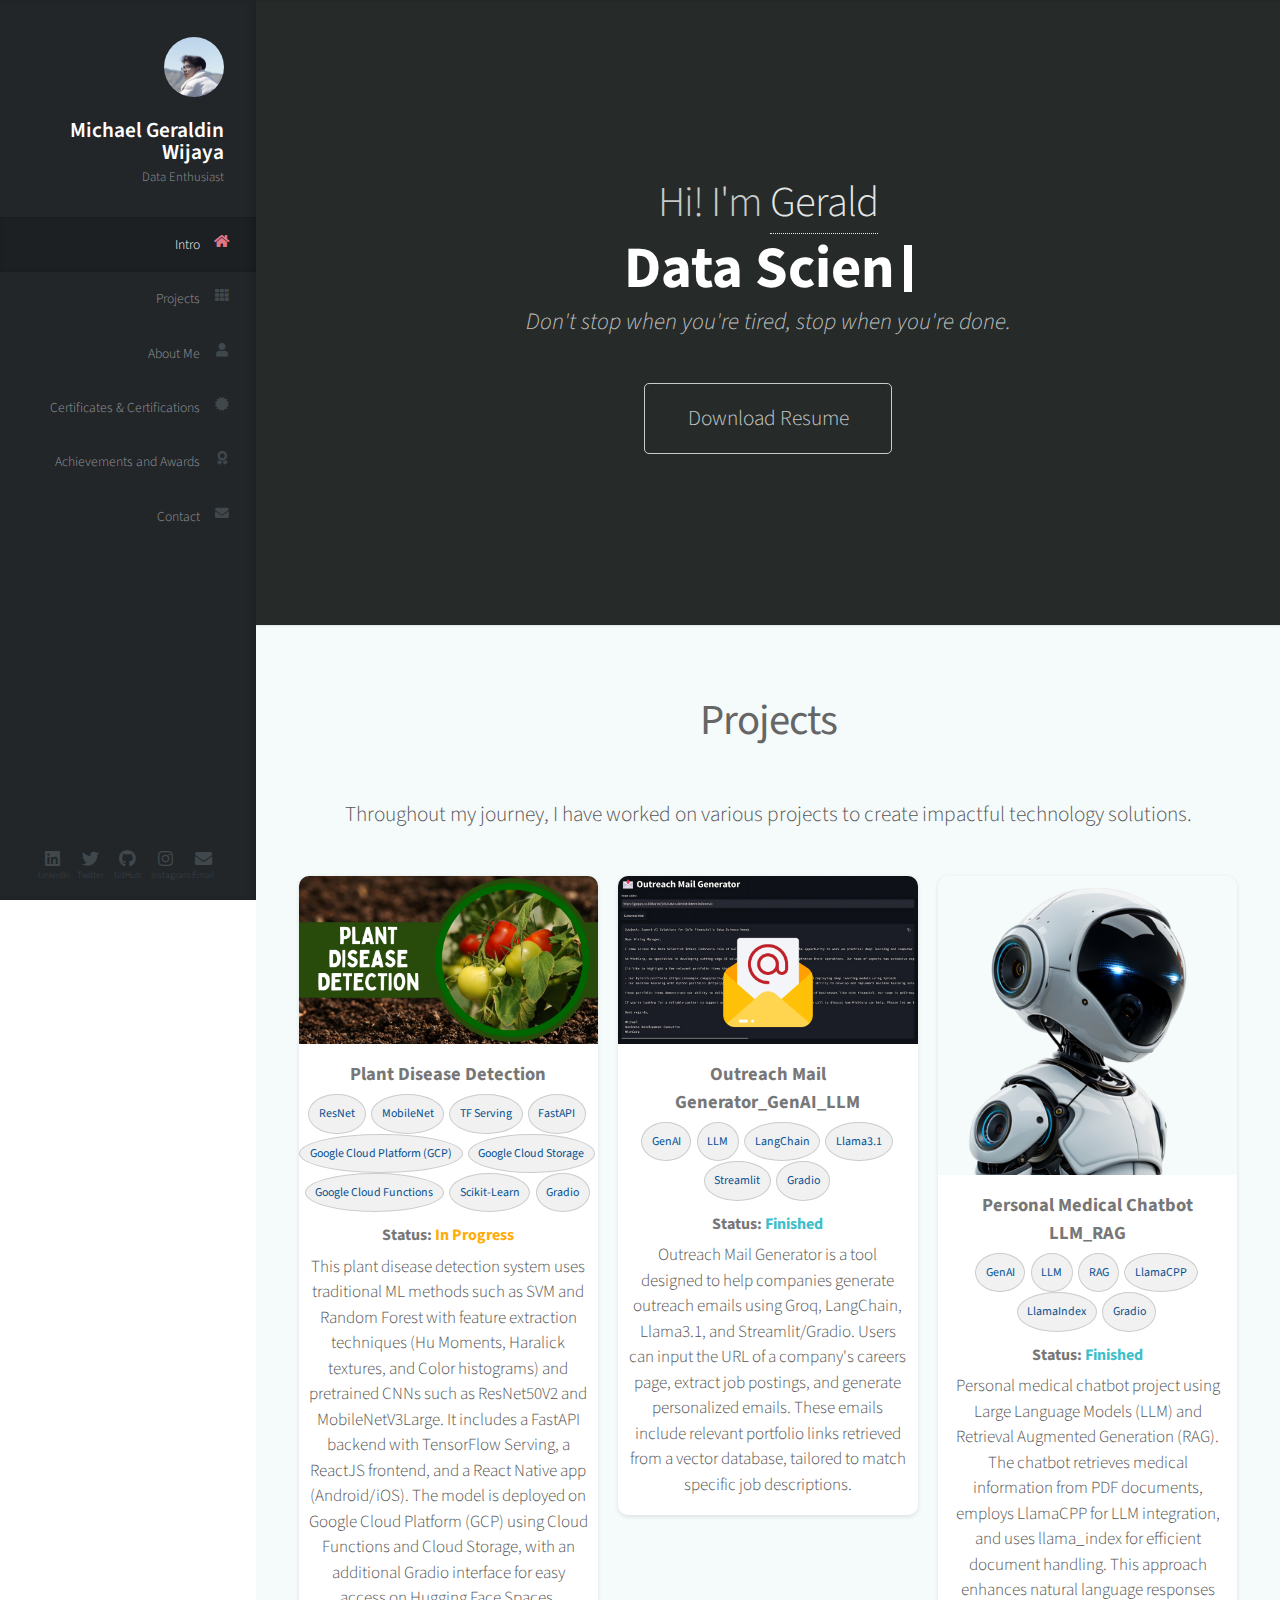
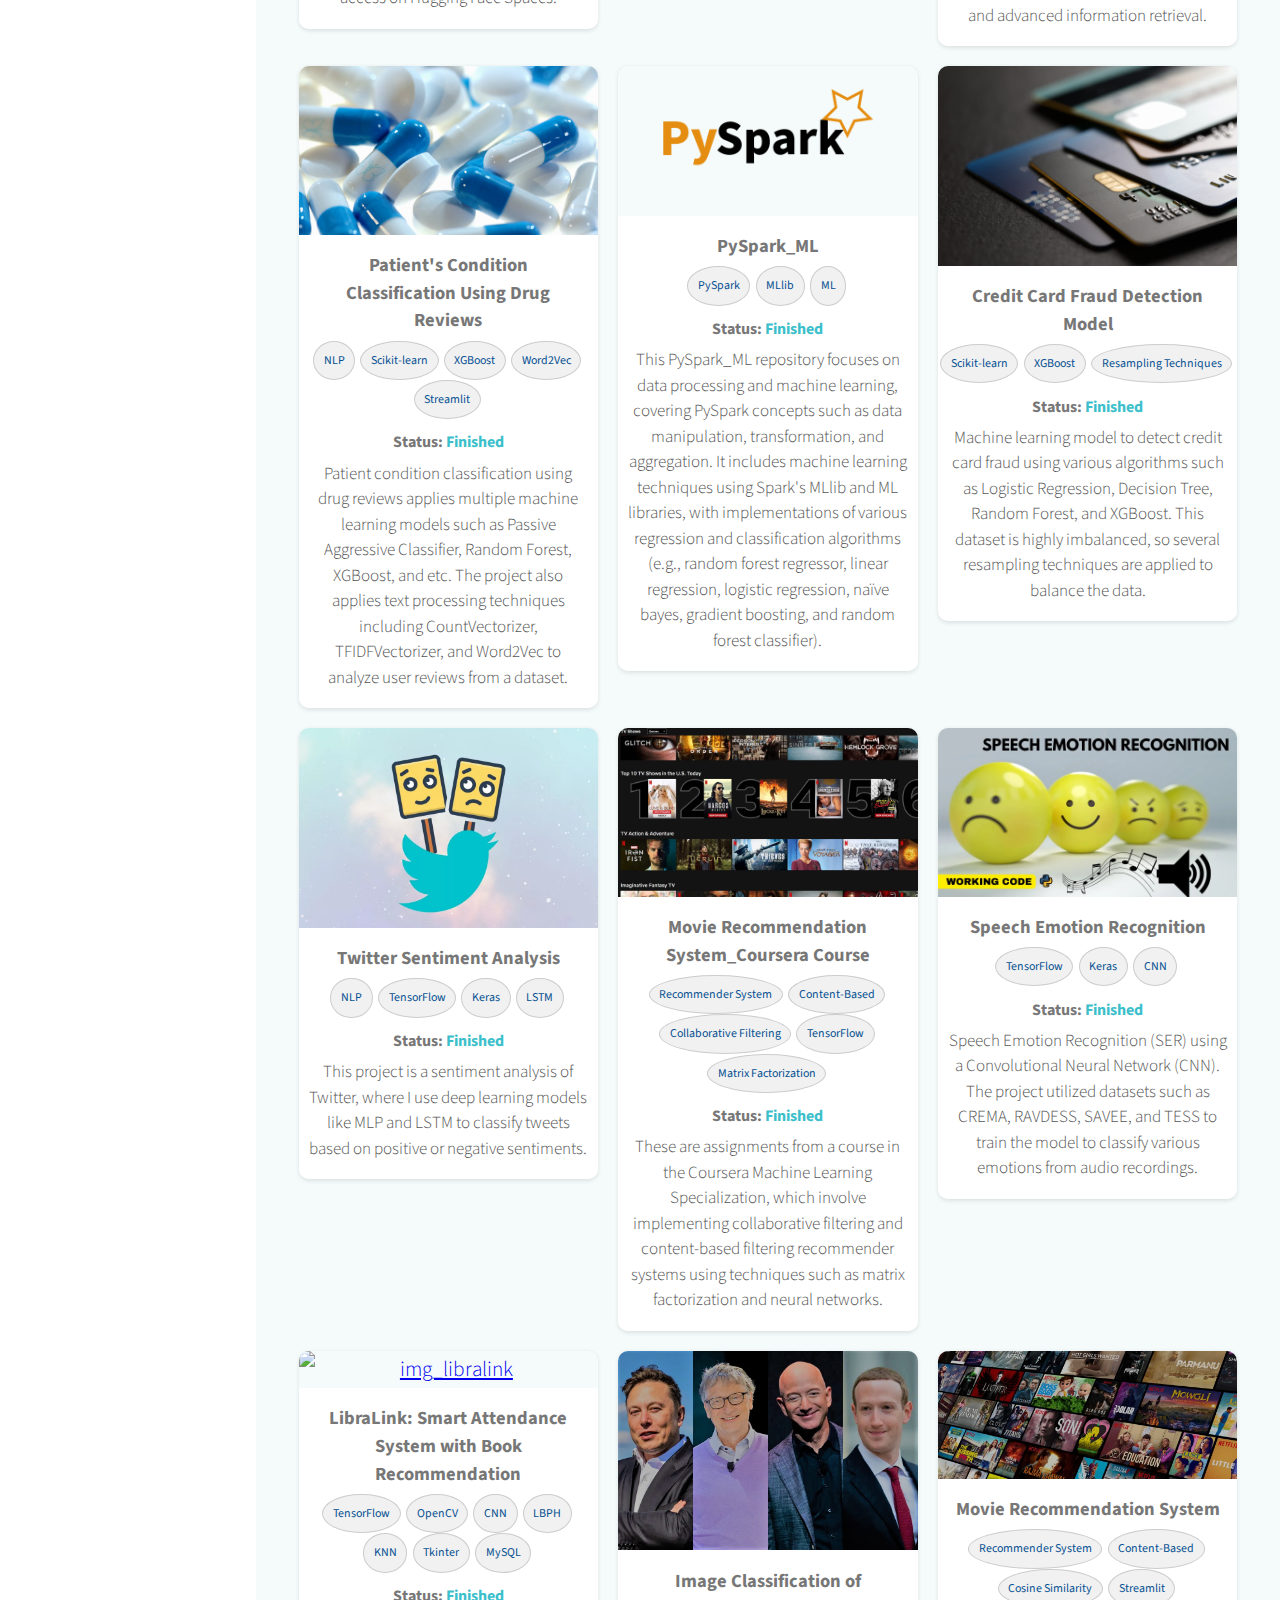
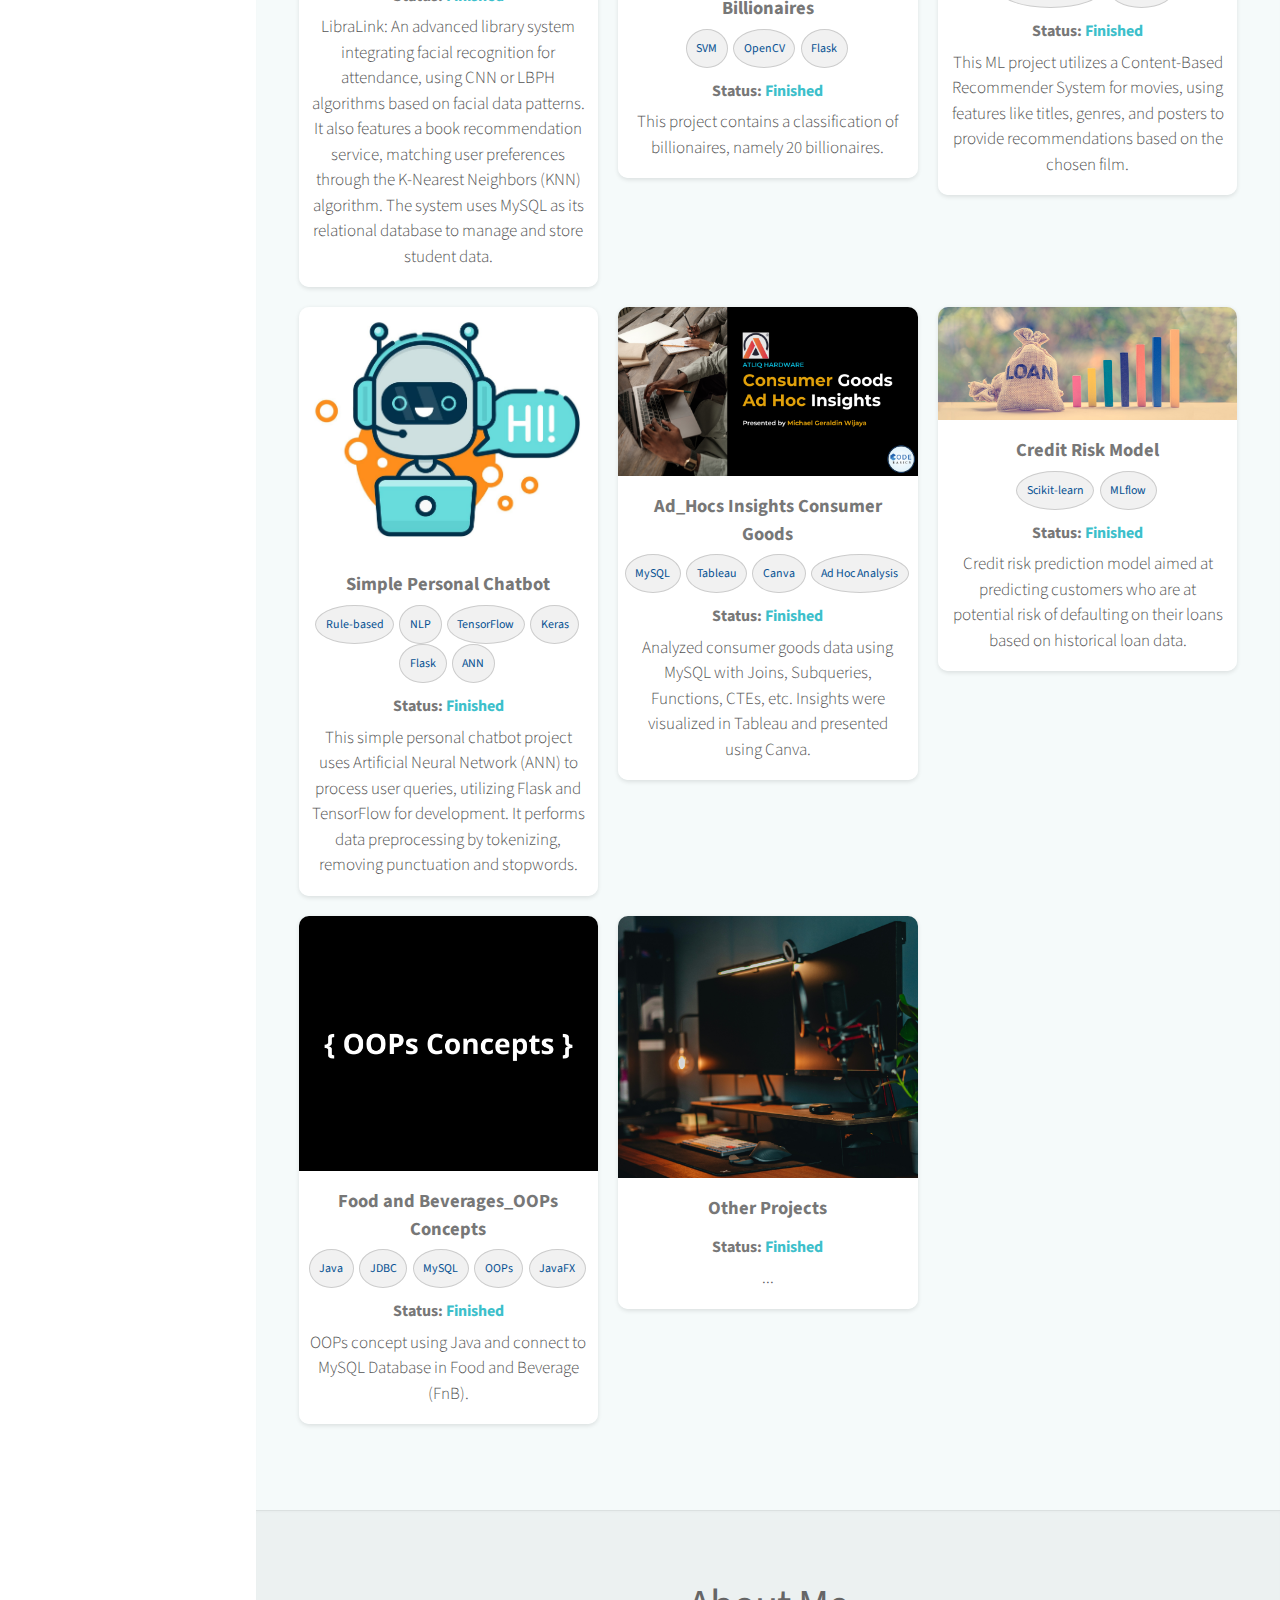
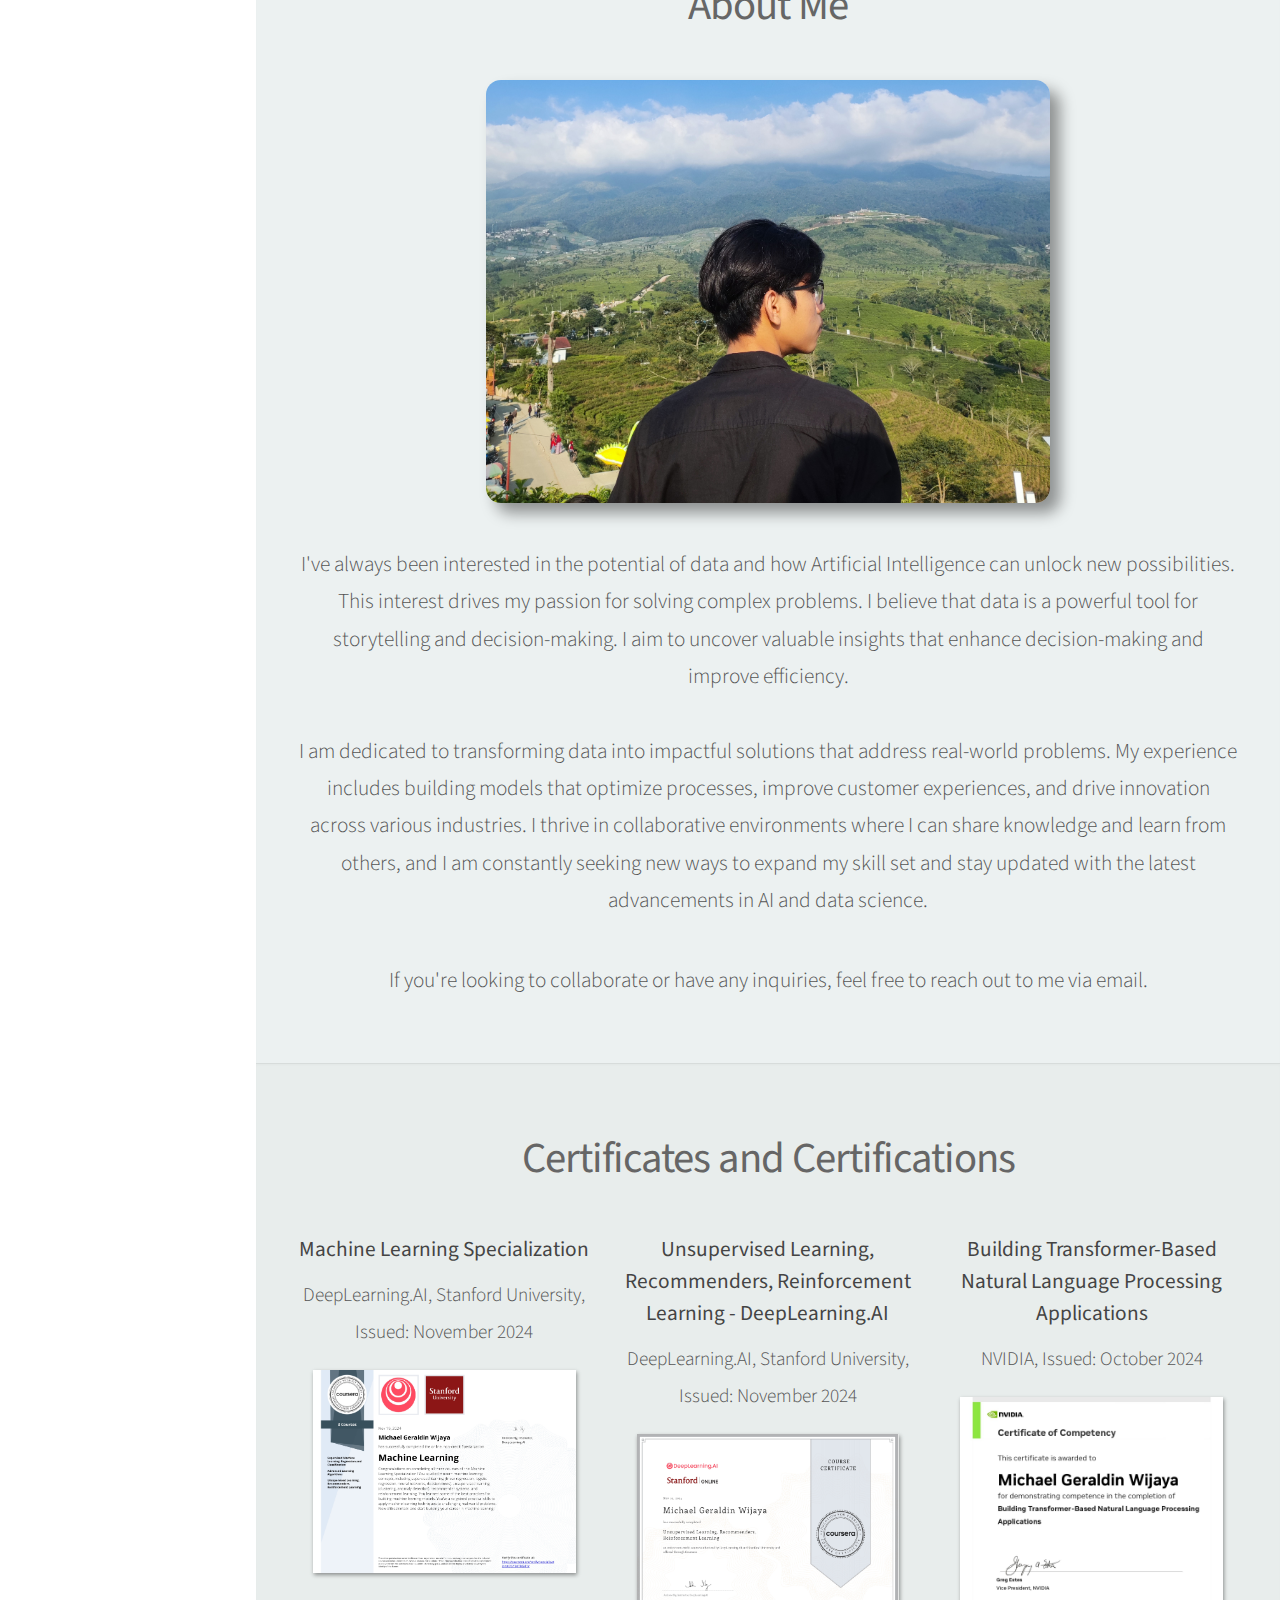
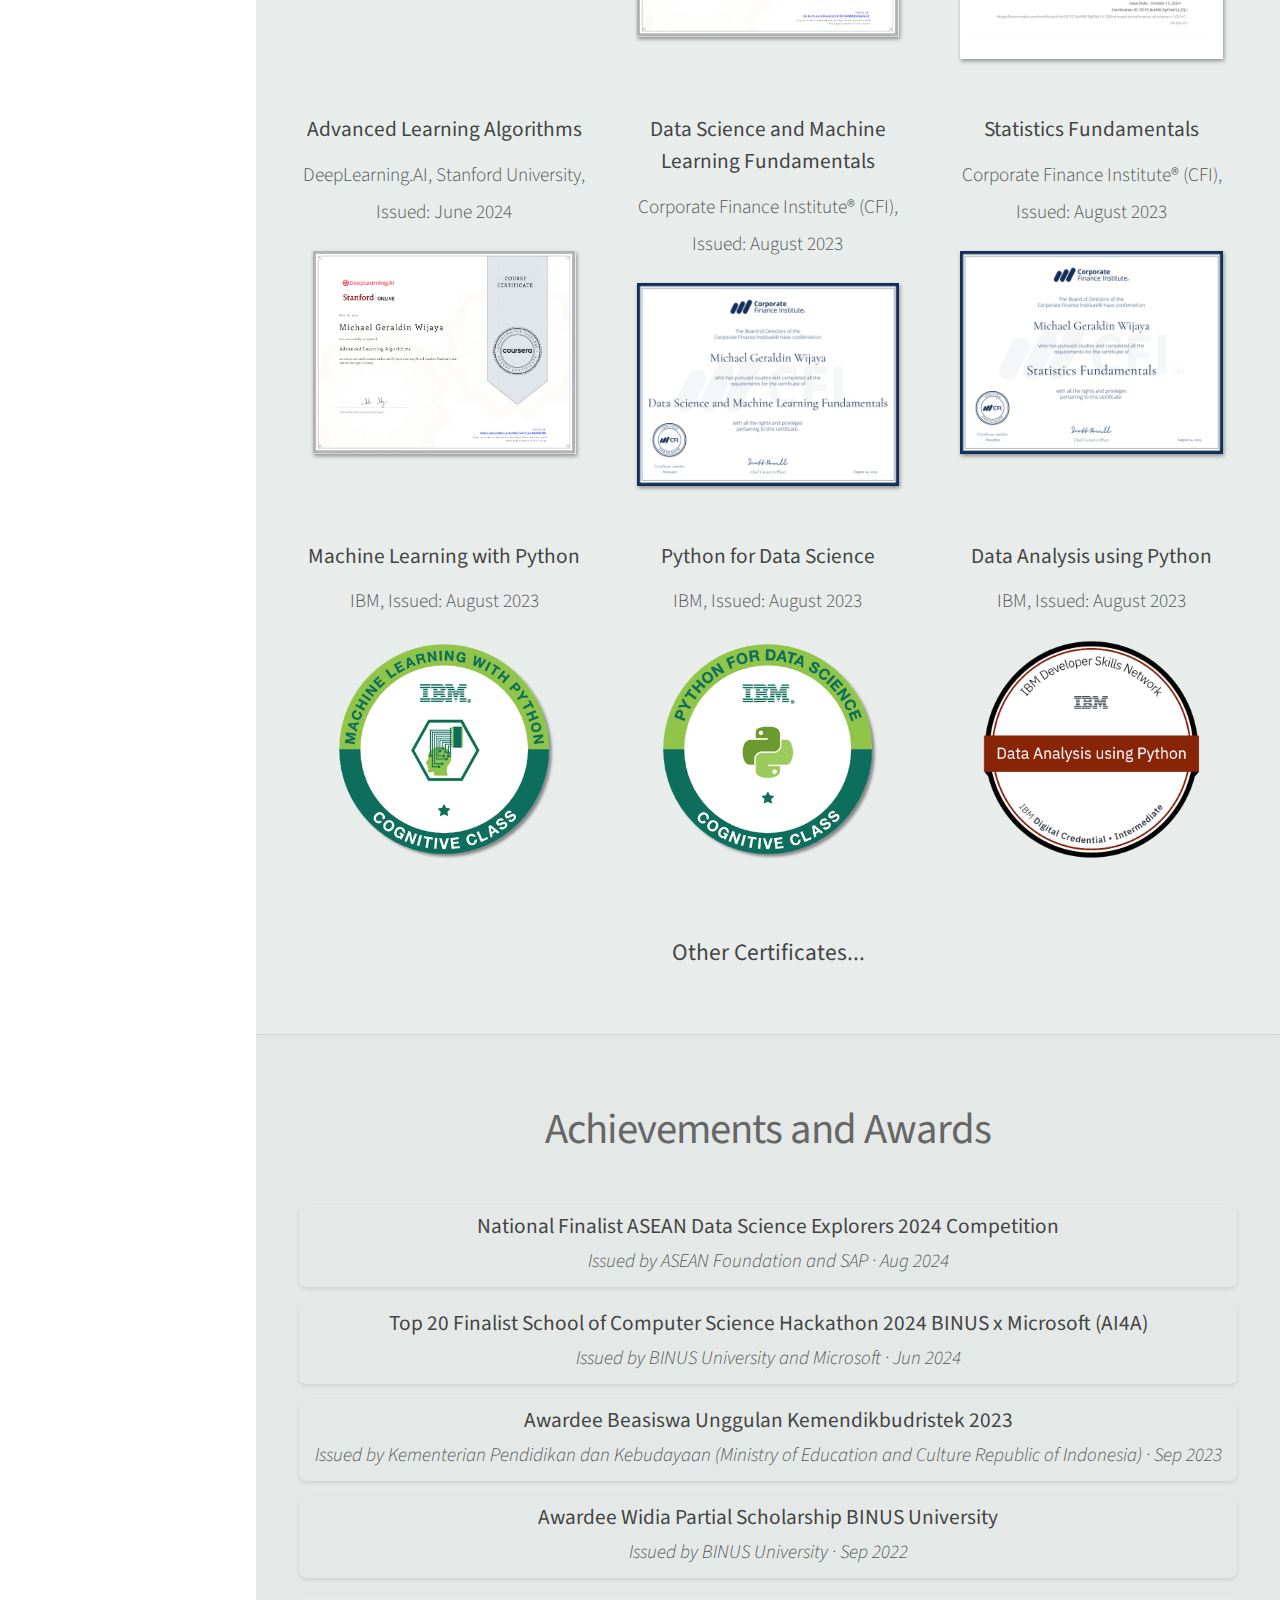
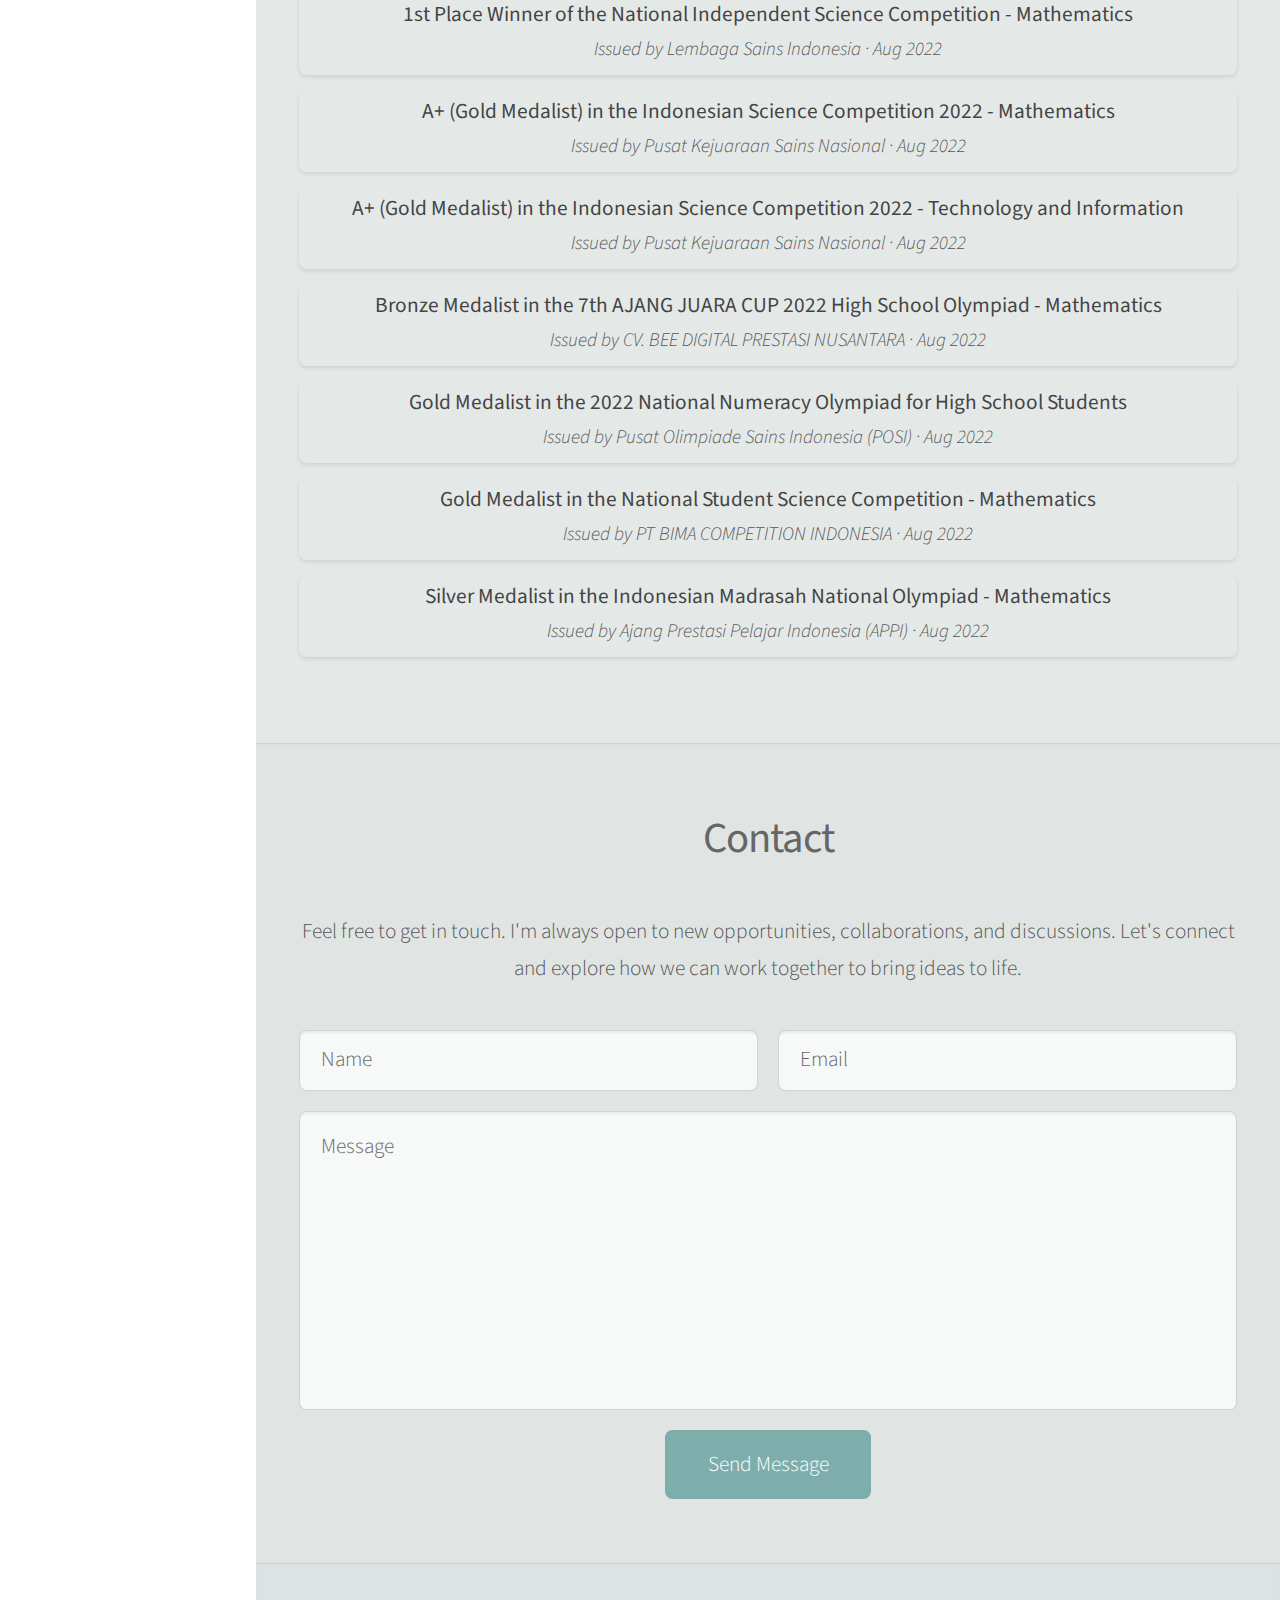
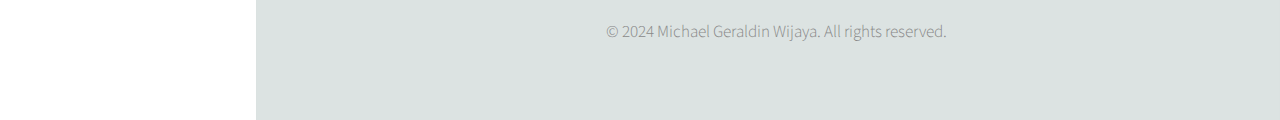
==== commit 376db998: "Update" ====
--- a/Mich.html
+++ b/Mich.html
@@ -97,7 +97,7 @@
 									<article class="item">
 										<a href="https://github.com/Michs224/Plant-Disease-Detection-ML_DL" class="image fit"><img src="images/PlantDiseaseDetection.png" alt="img_plant_disease_detection"/></a>
 										<header>
-											<h3 style="font-size: 18.5px;">Plant Diseases Detection</h3>
+											<h3 style="font-size: 18.5px;">Plant Disease Detection</h3>
 											<div class="tech-stack">
 												<!-- <span>TensorFlow</span>
 												<span>Keras</span> -->
@@ -392,6 +392,7 @@
 											<h3 style="font-size: 18.5px;">Credit Risk Model</h3>
 											<div class="tech-stack">
 												<span>Scikit-learn</span>
+												<span>MLflow</span>
 											</div>
 											<span class="status-label">Status:</span>
 											<span class="status finished">Finished</span>
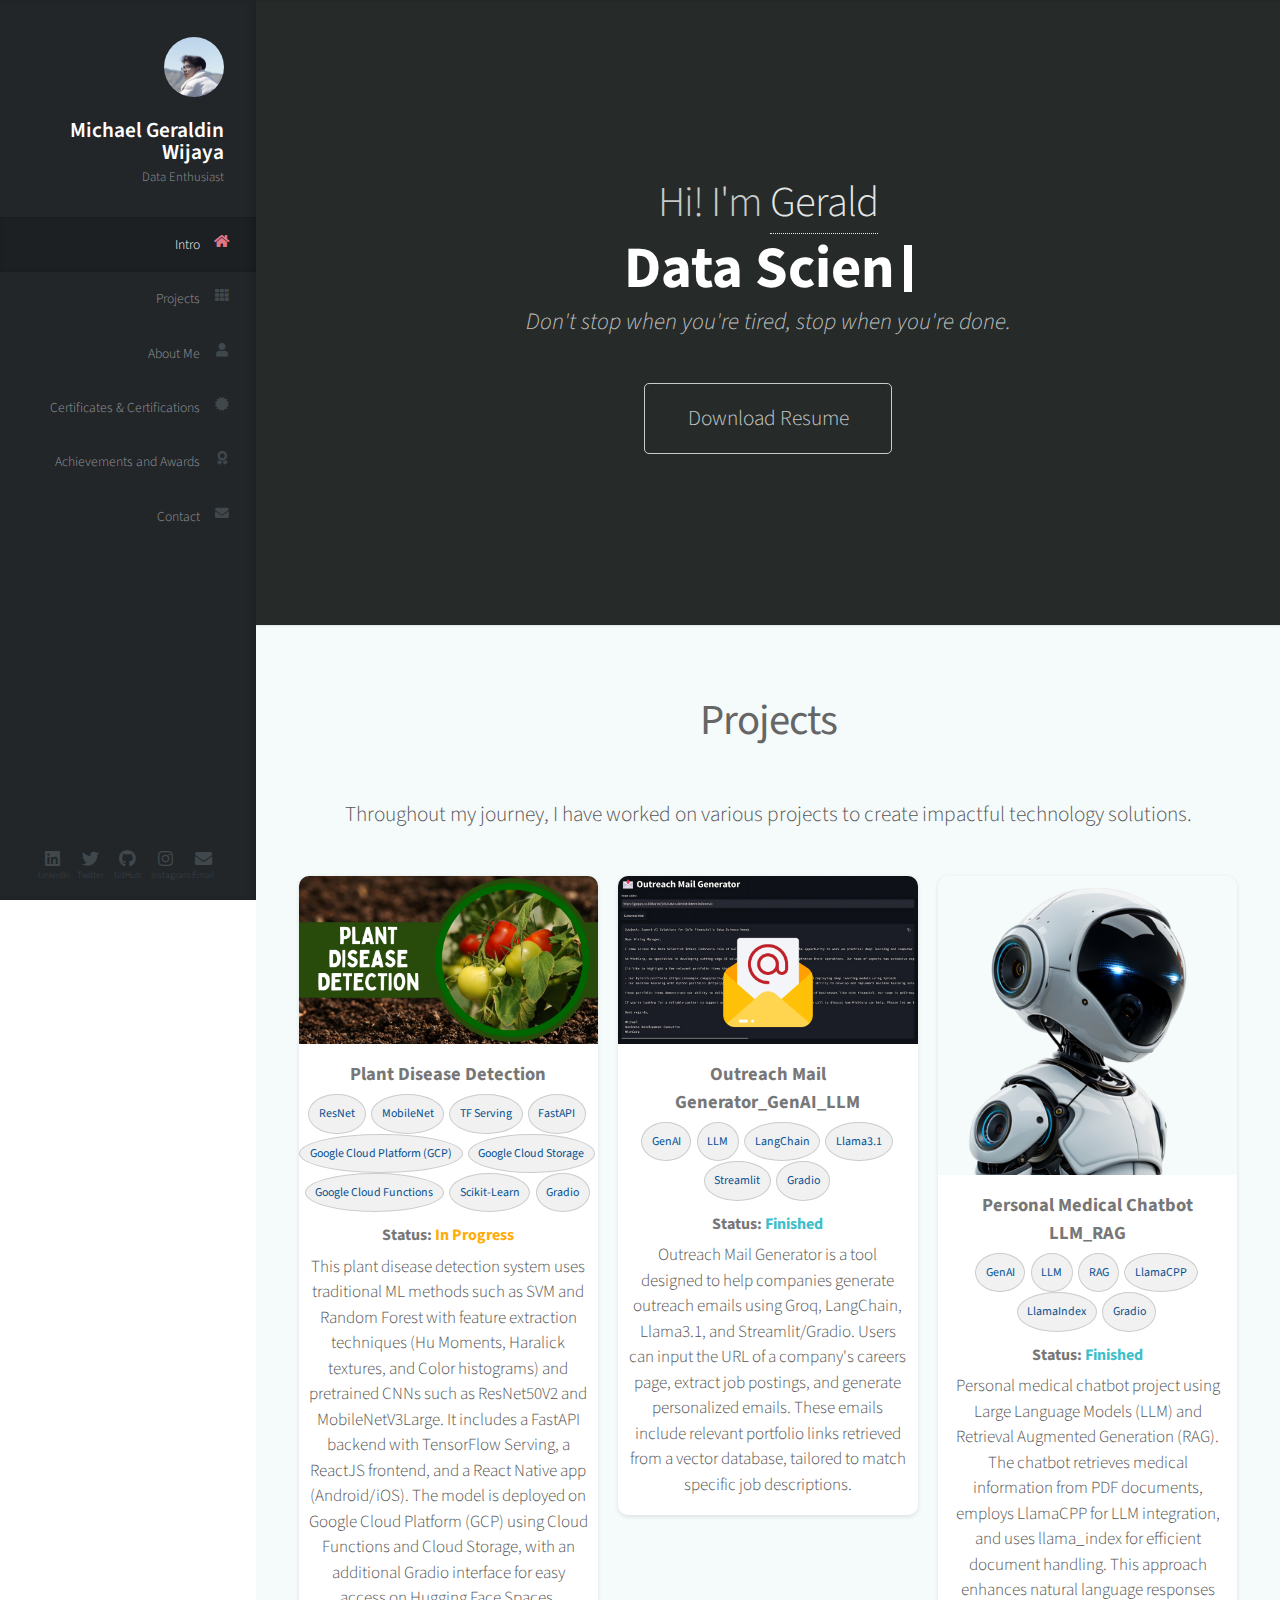
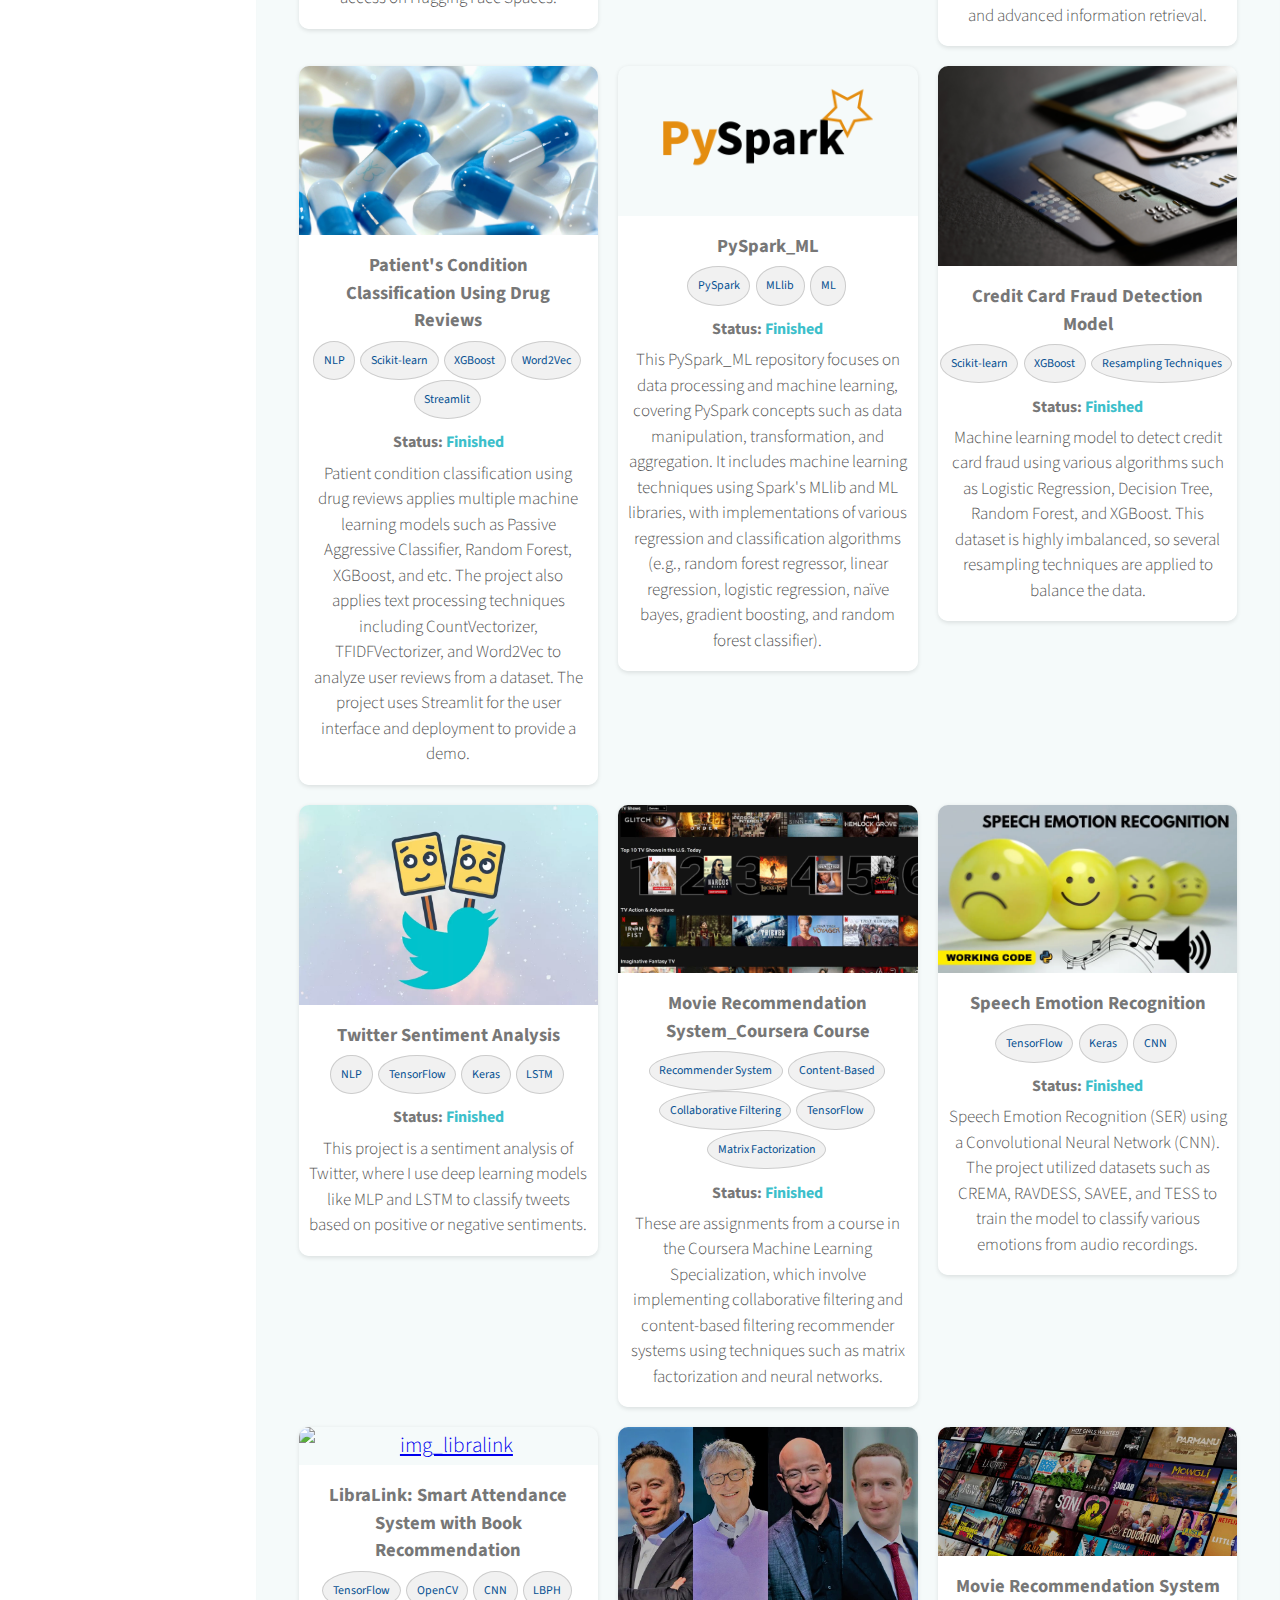
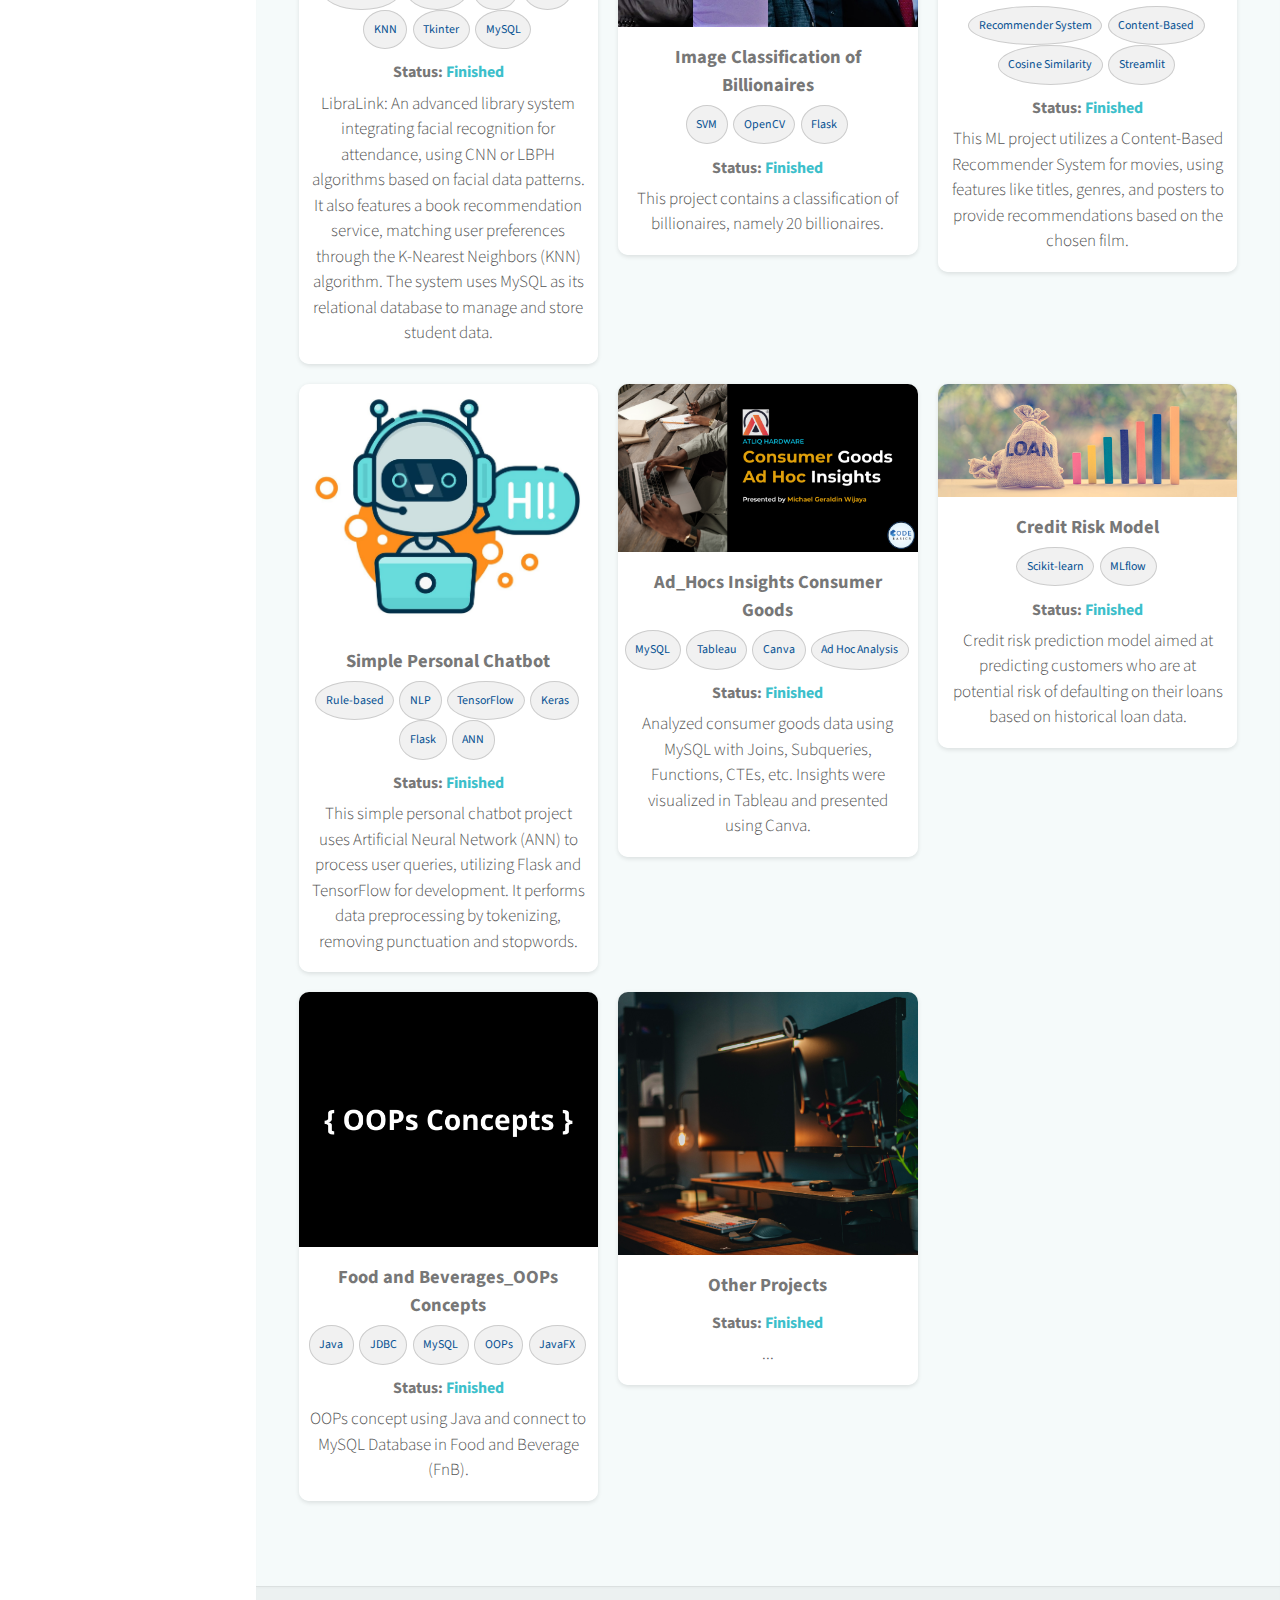
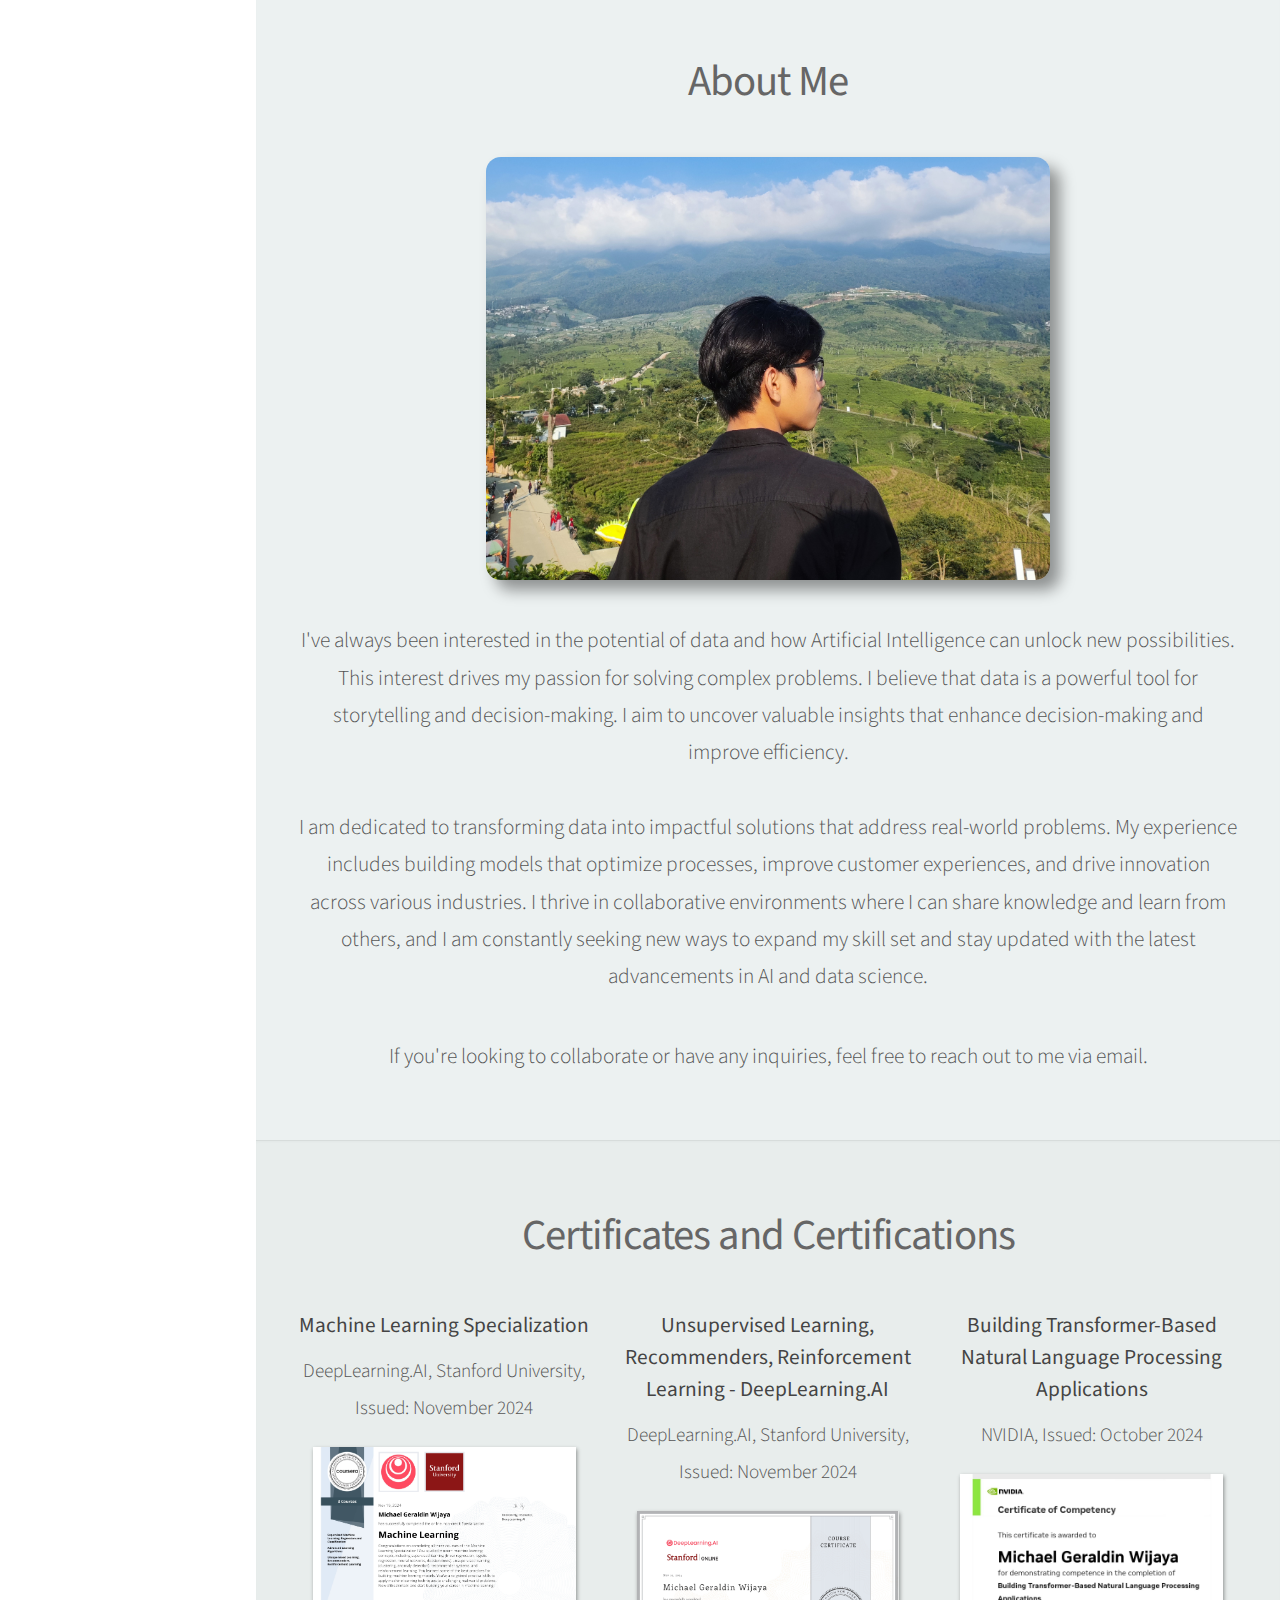
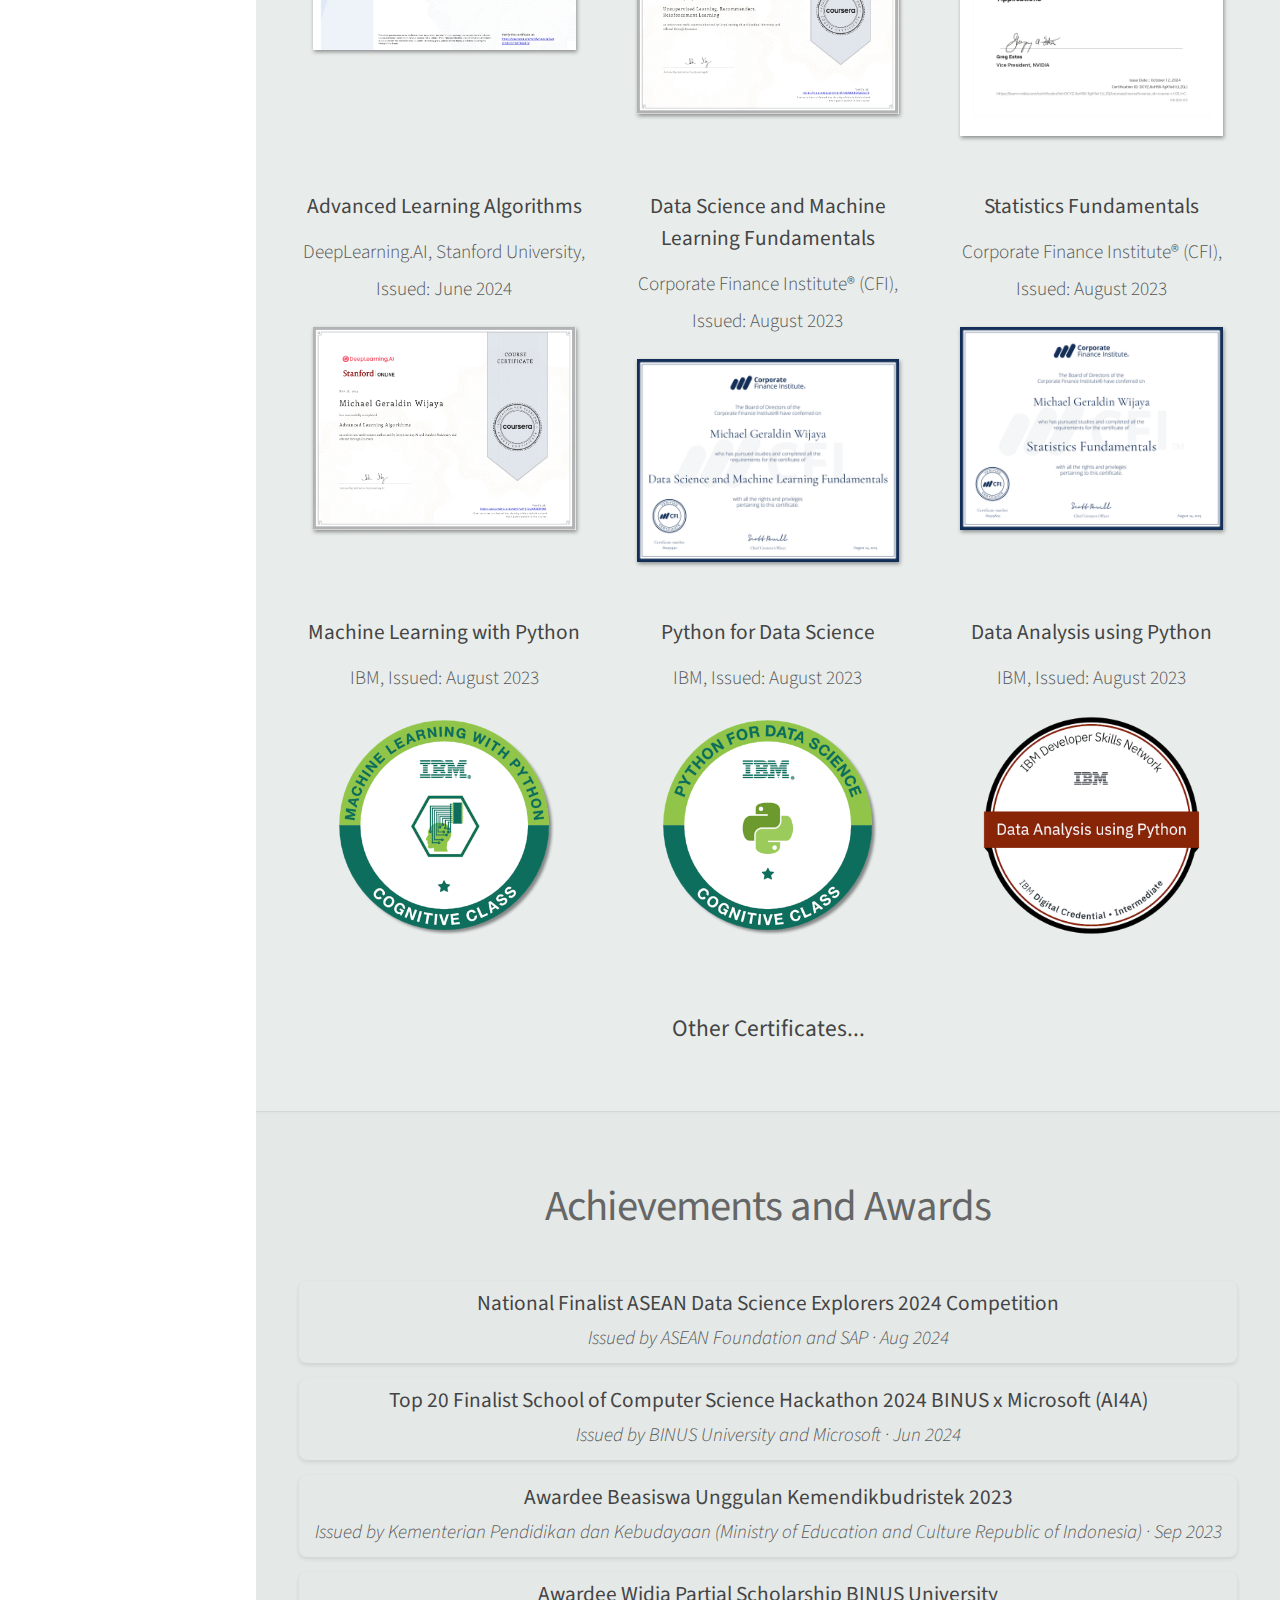
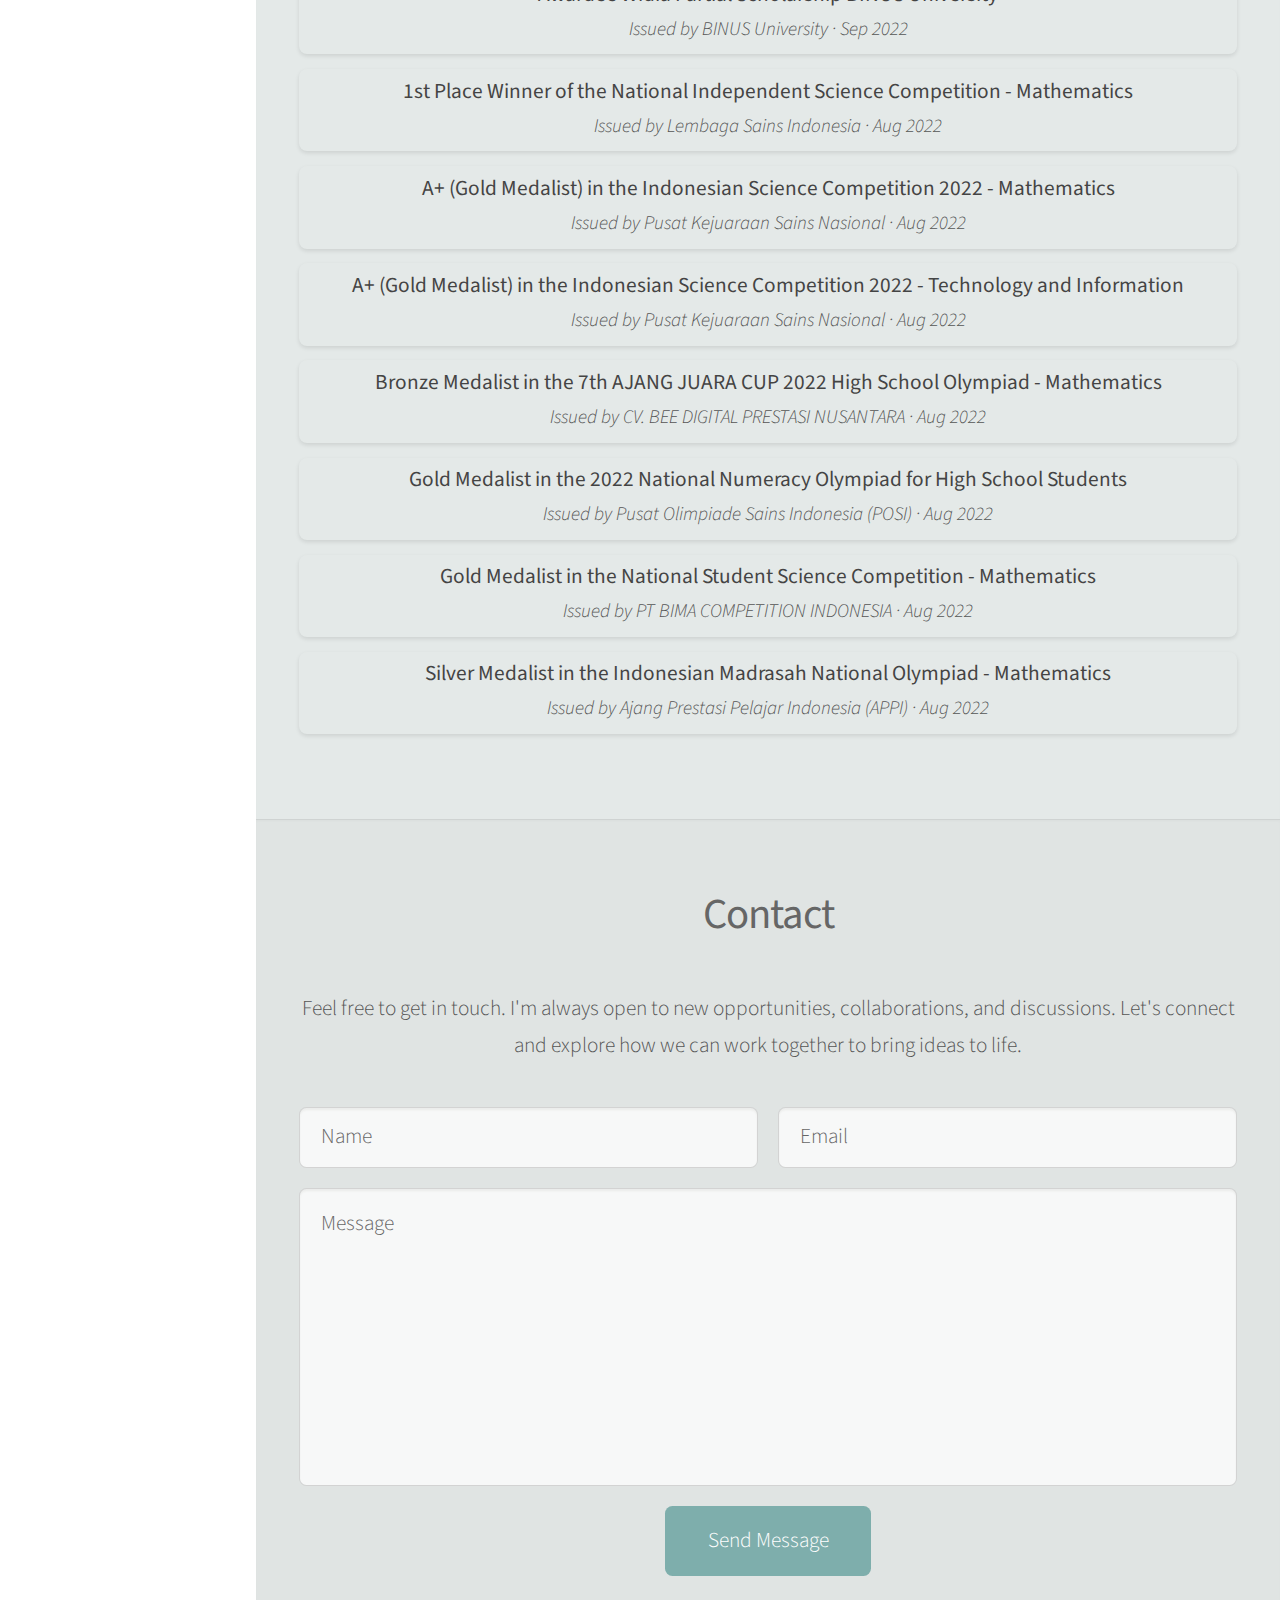
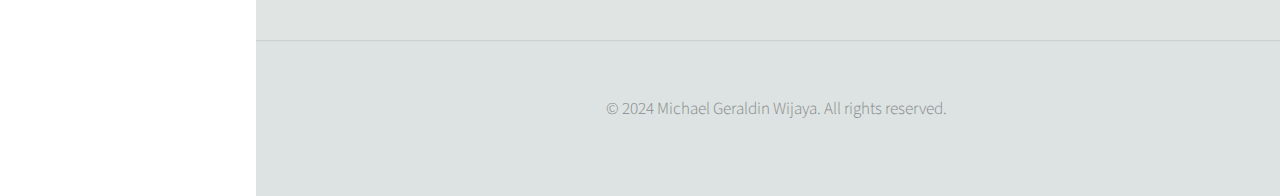
==== commit 5f4f4cb5: "Update Mich.html" ====
--- a/Mich.html
+++ b/Mich.html
@@ -183,6 +183,7 @@
 											<span class="status finished">Finished</span>
 											<h4>Patient condition classification using drug reviews applies multiple machine learning models such as Passive Aggressive Classifier, Random Forest, XGBoost, and etc. 
 												The project also applies text processing techniques including CountVectorizer, TFIDFVectorizer, and Word2Vec to analyze user reviews from a dataset.
+												The project uses Streamlit for the user interface and deployment to provide a demo.
 											</h4>
 										</header>
 									</article>
--- a/assets/css/main.css
+++ b/assets/css/main.css
@@ -1468,13 +1468,13 @@
 
 		/* Basic */
 
-			#logo .image{
+			/* #logo .image{
 				margin-left: 10px;
-			}
-
-			body, input, textarea, select {
+			} */
+
+			/* body, input, textarea, select {
 				font-size: 15pt;
-			}
+			} */
 			
 			.role-text, .cursor{
 				font-size: 2.5em;
@@ -1496,10 +1496,10 @@
 
 		/* List */
 
-			ul.icons a {
+			/* ul.icons a {
 				width: 2em;
 				font-size: 1.25em;
-			}
+			} */
 
 		/* Main */
 
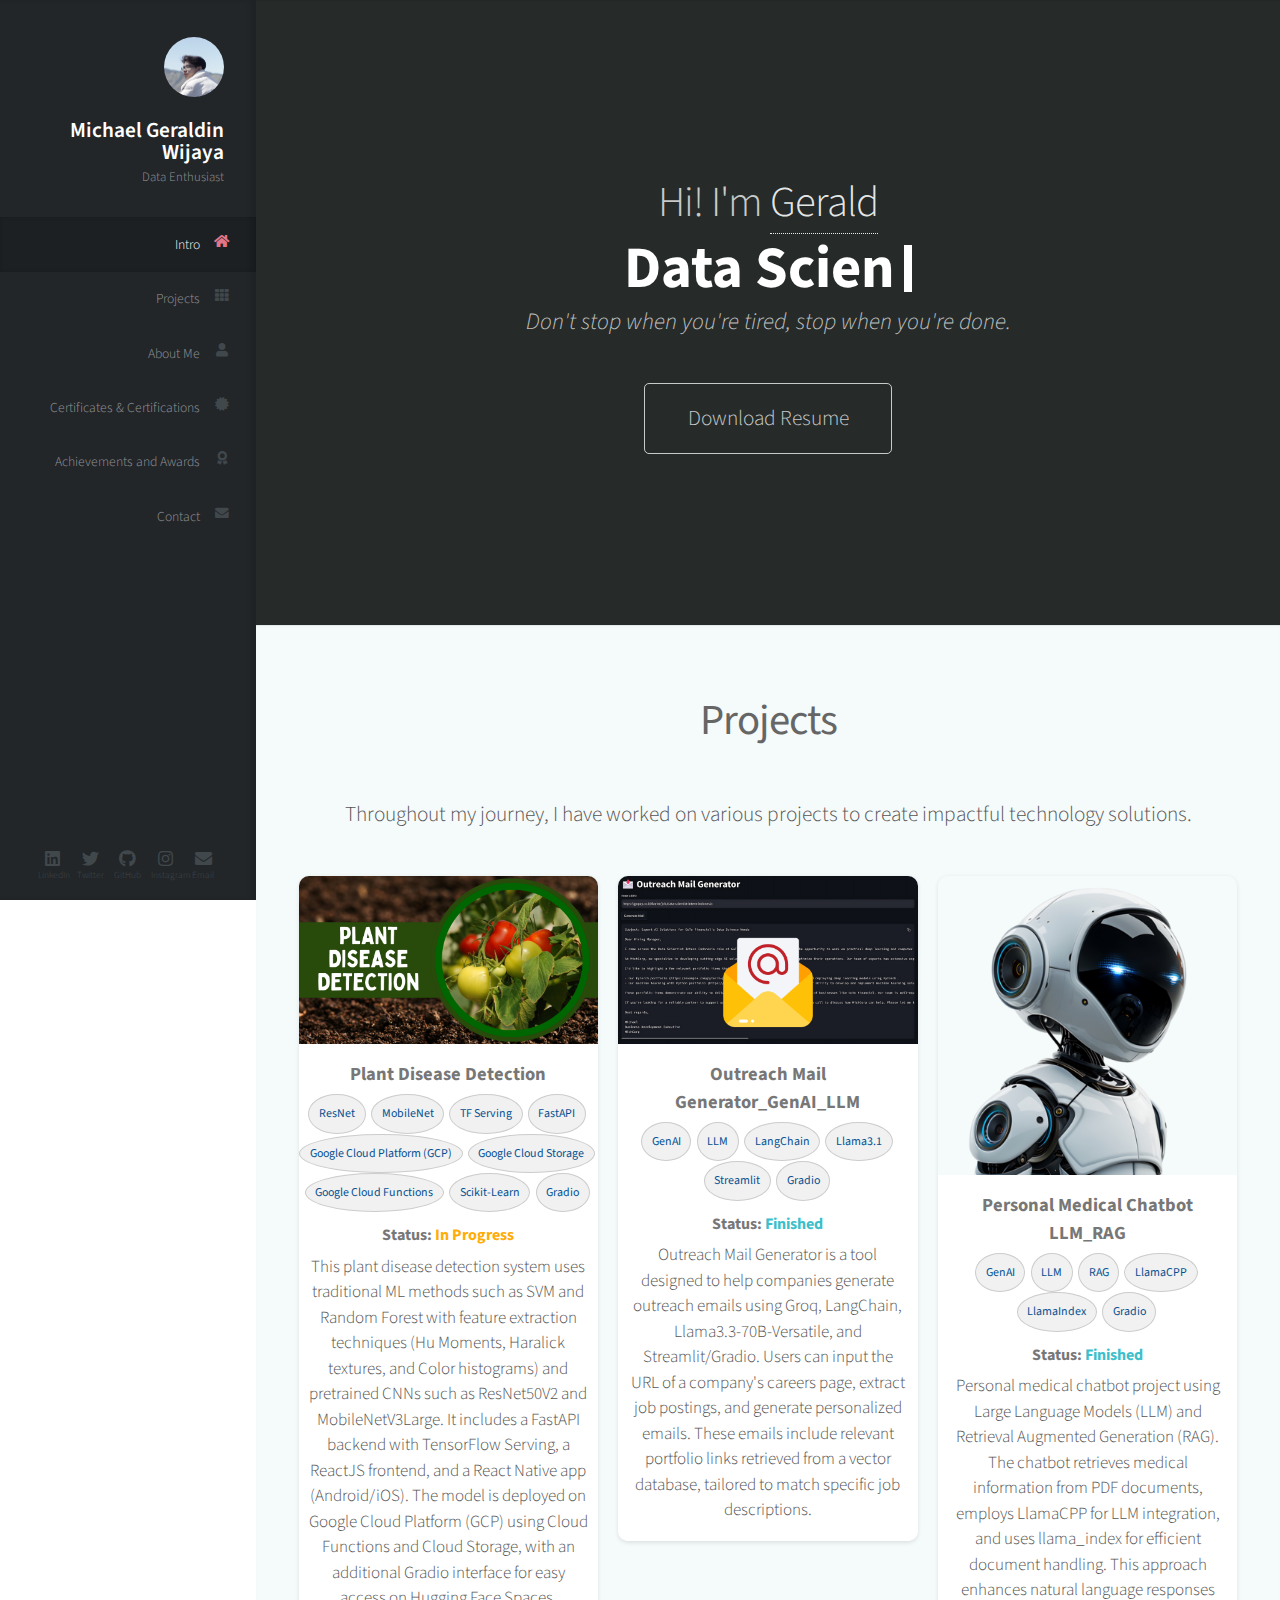
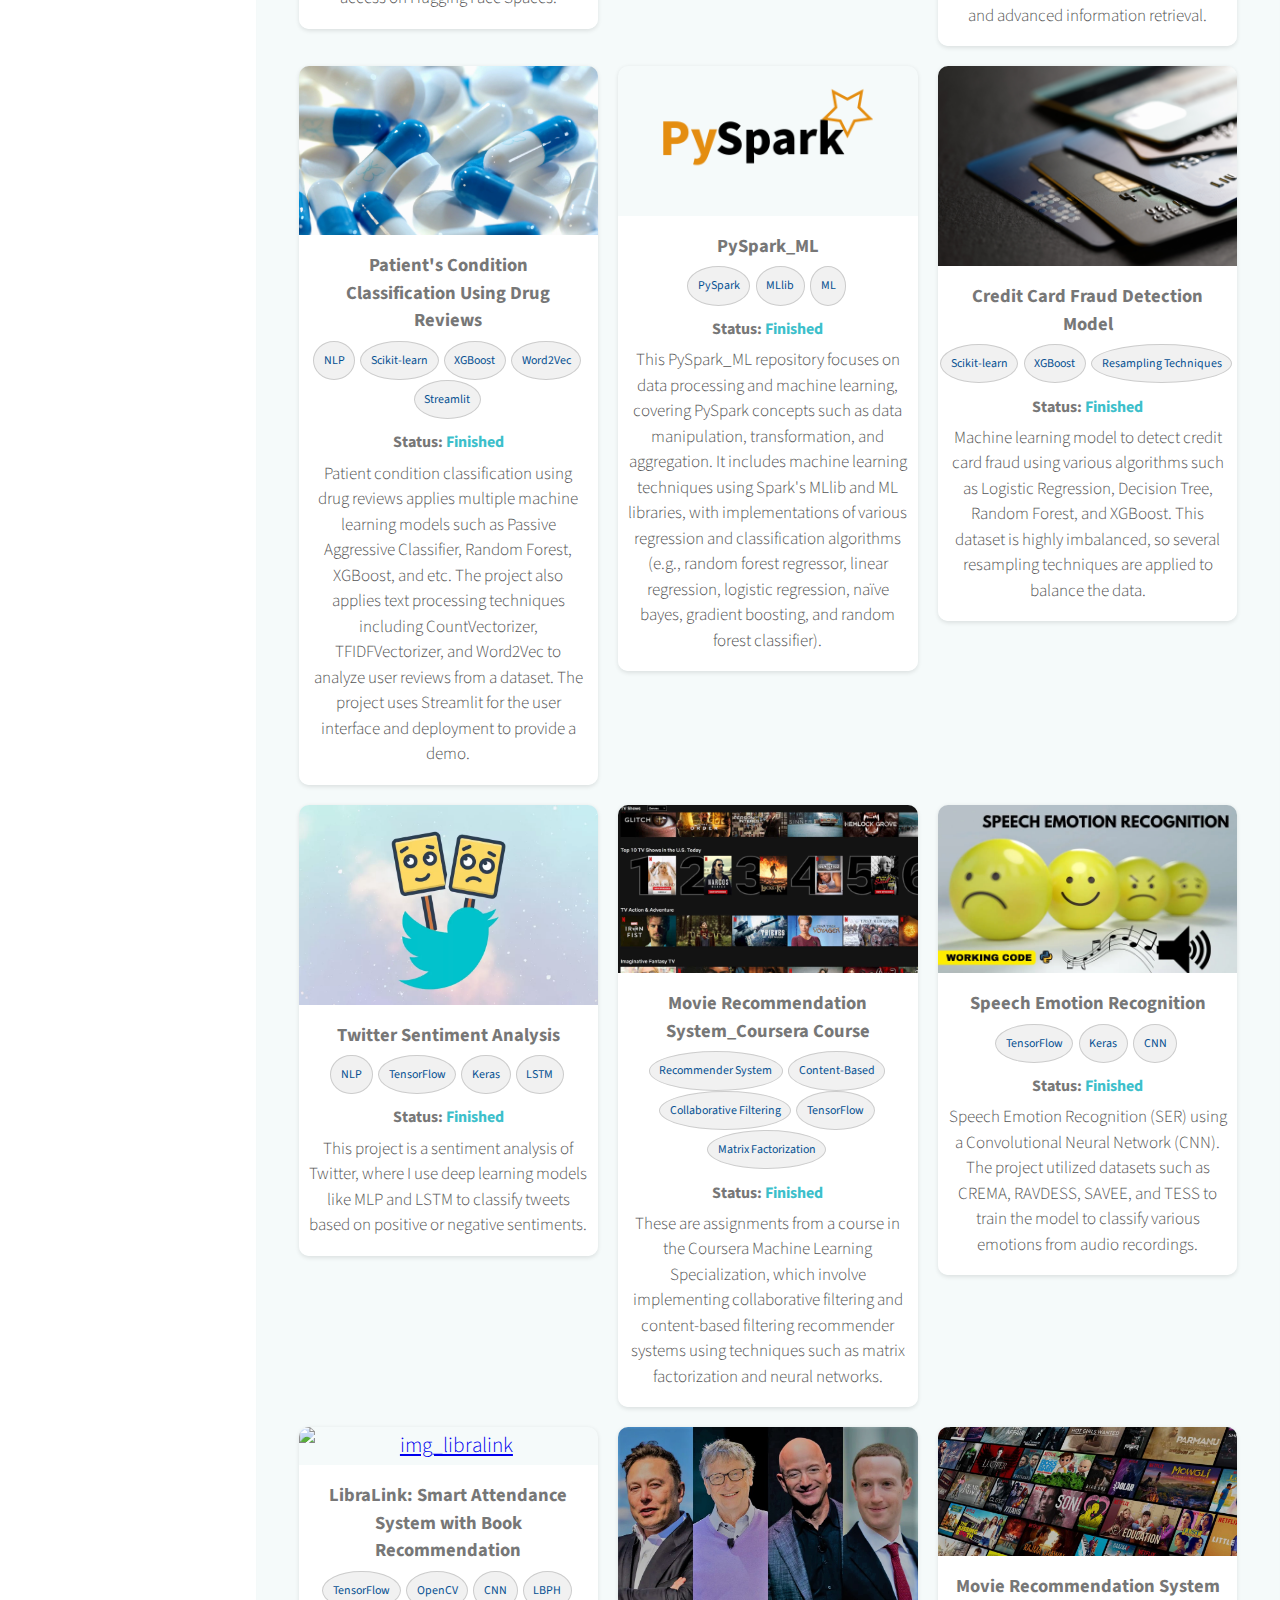
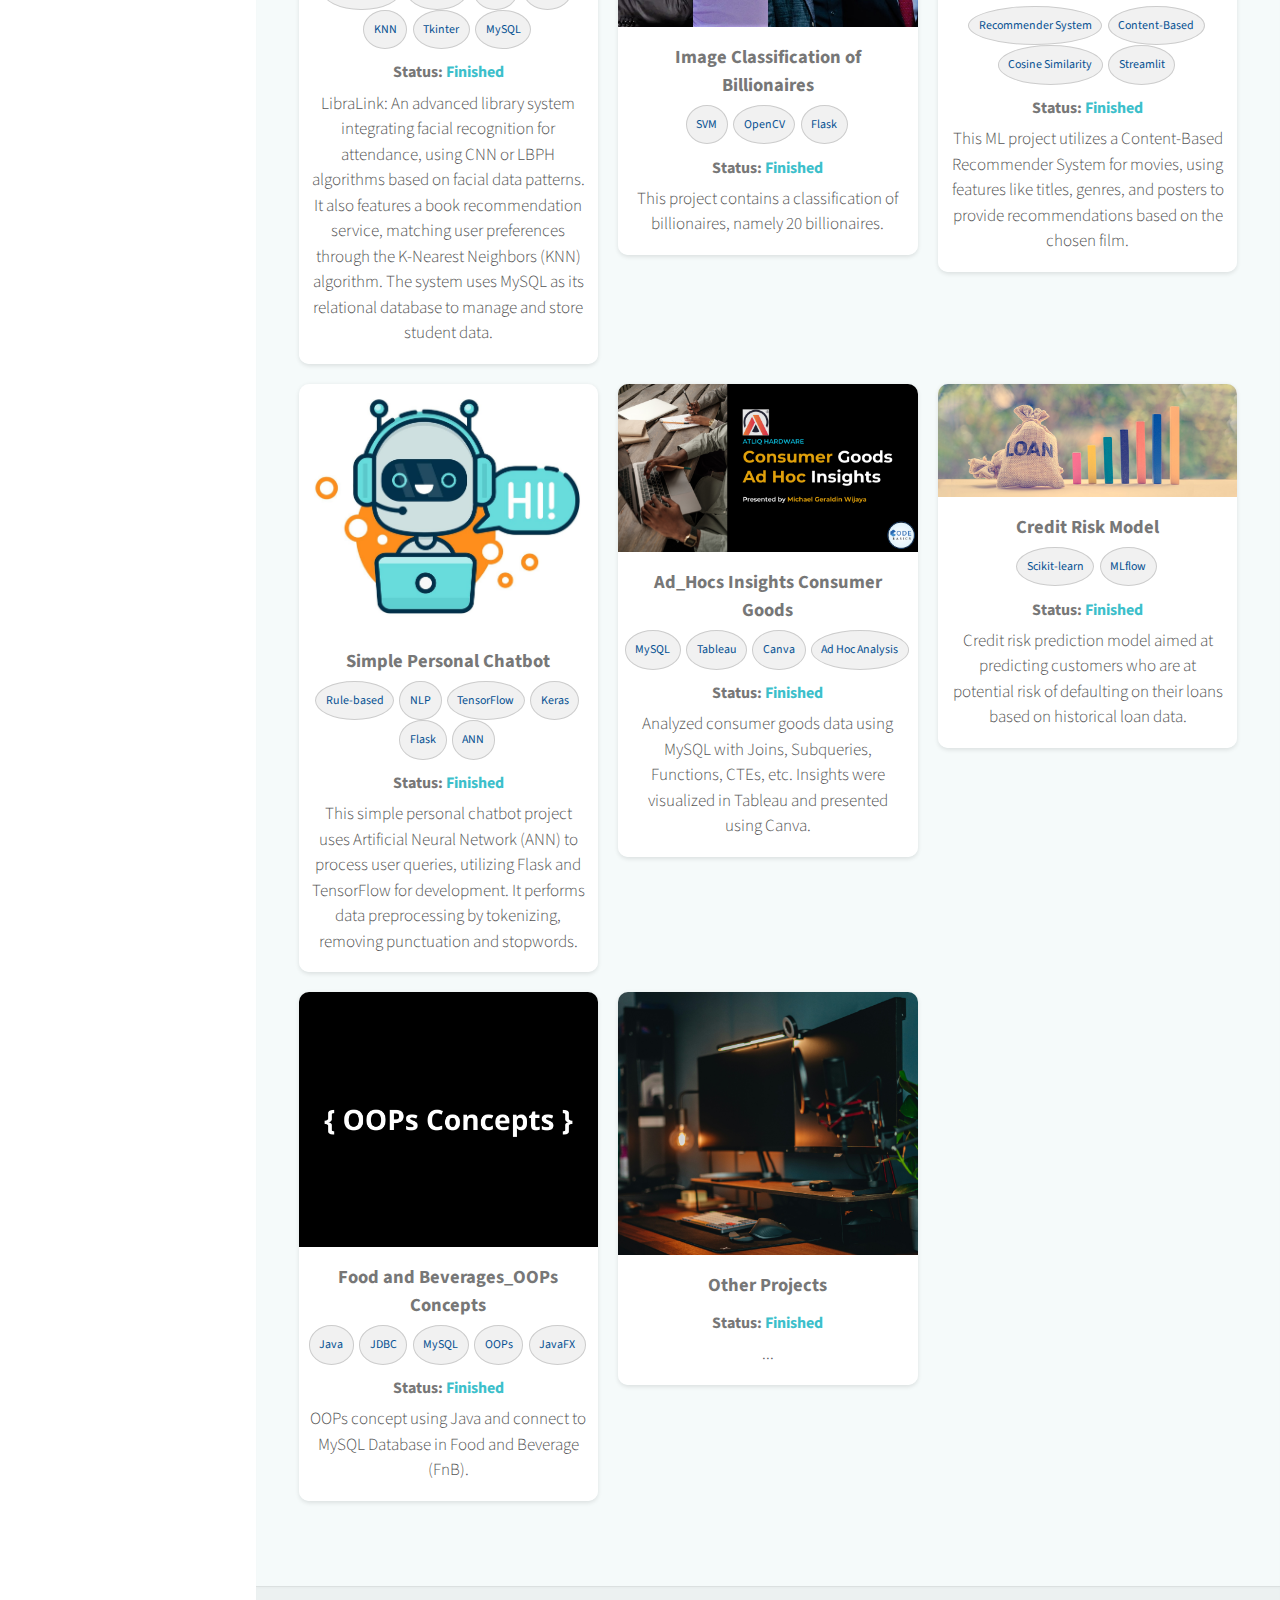
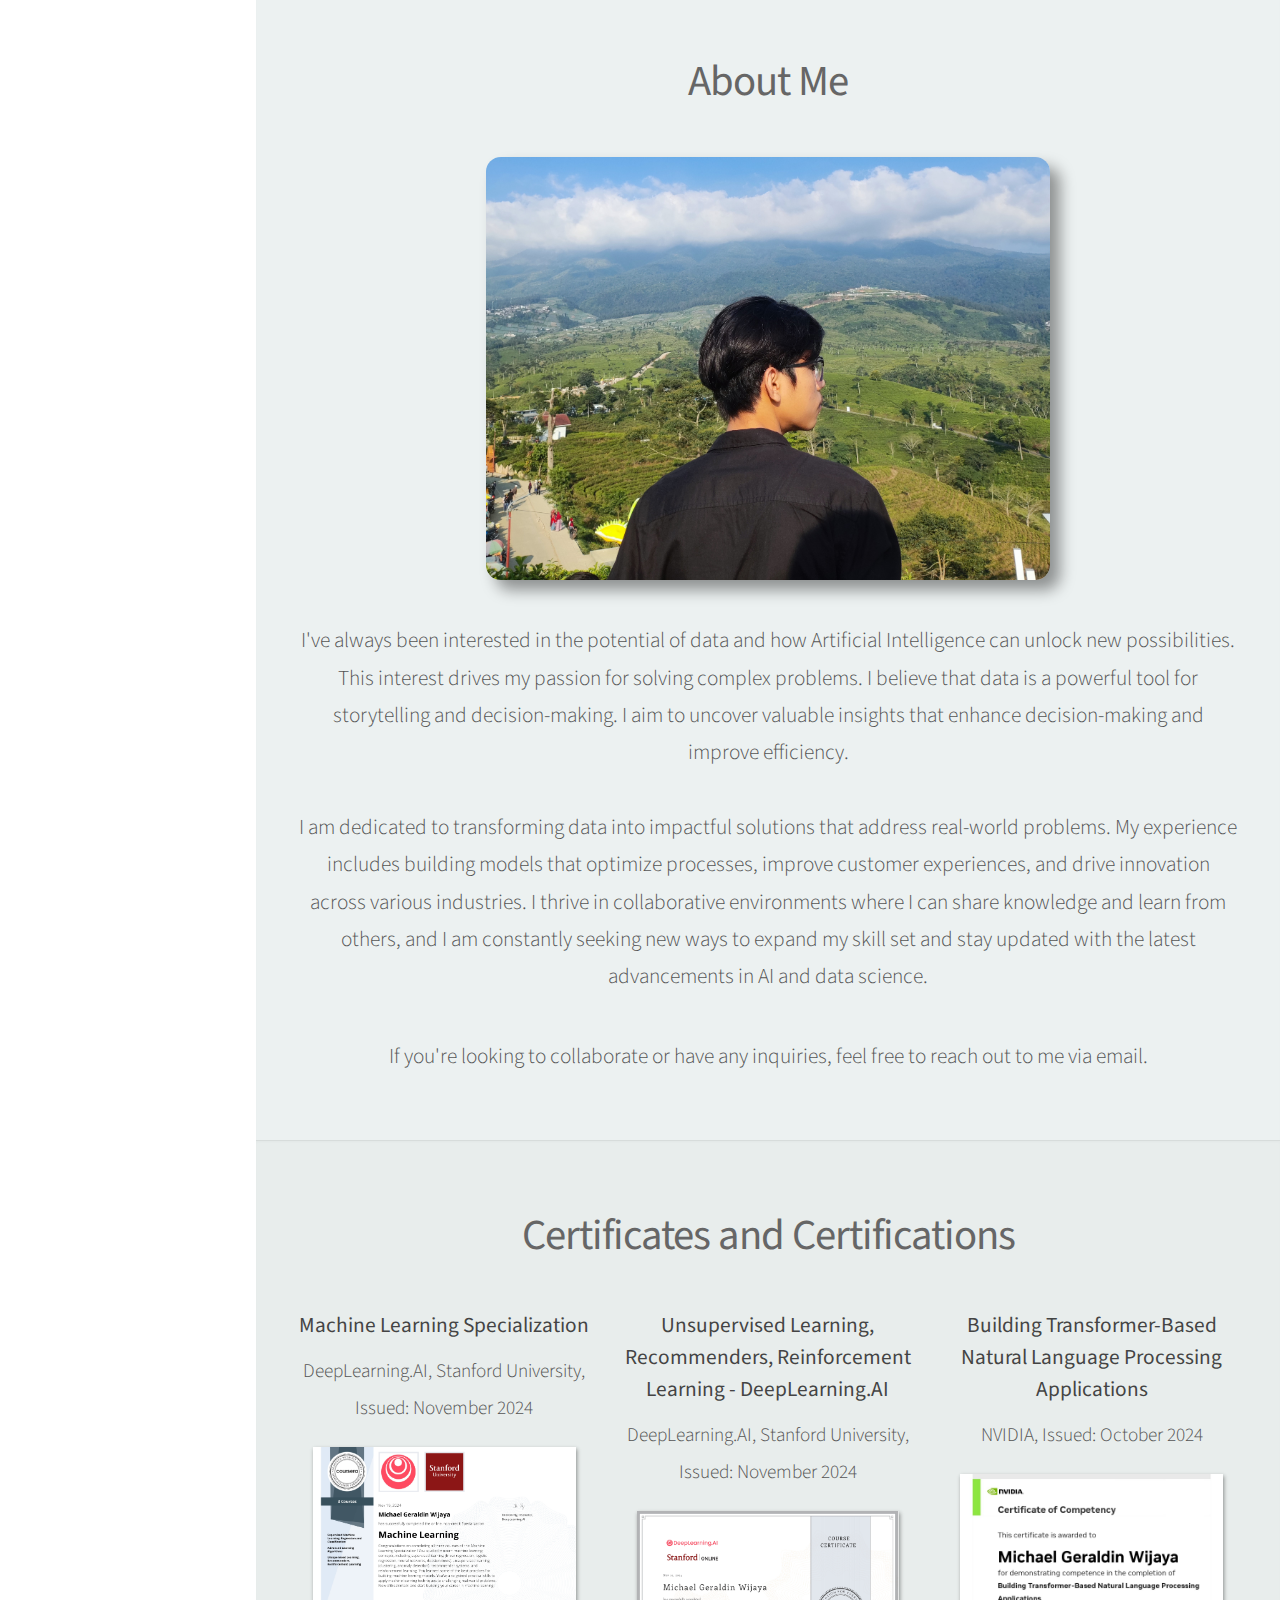
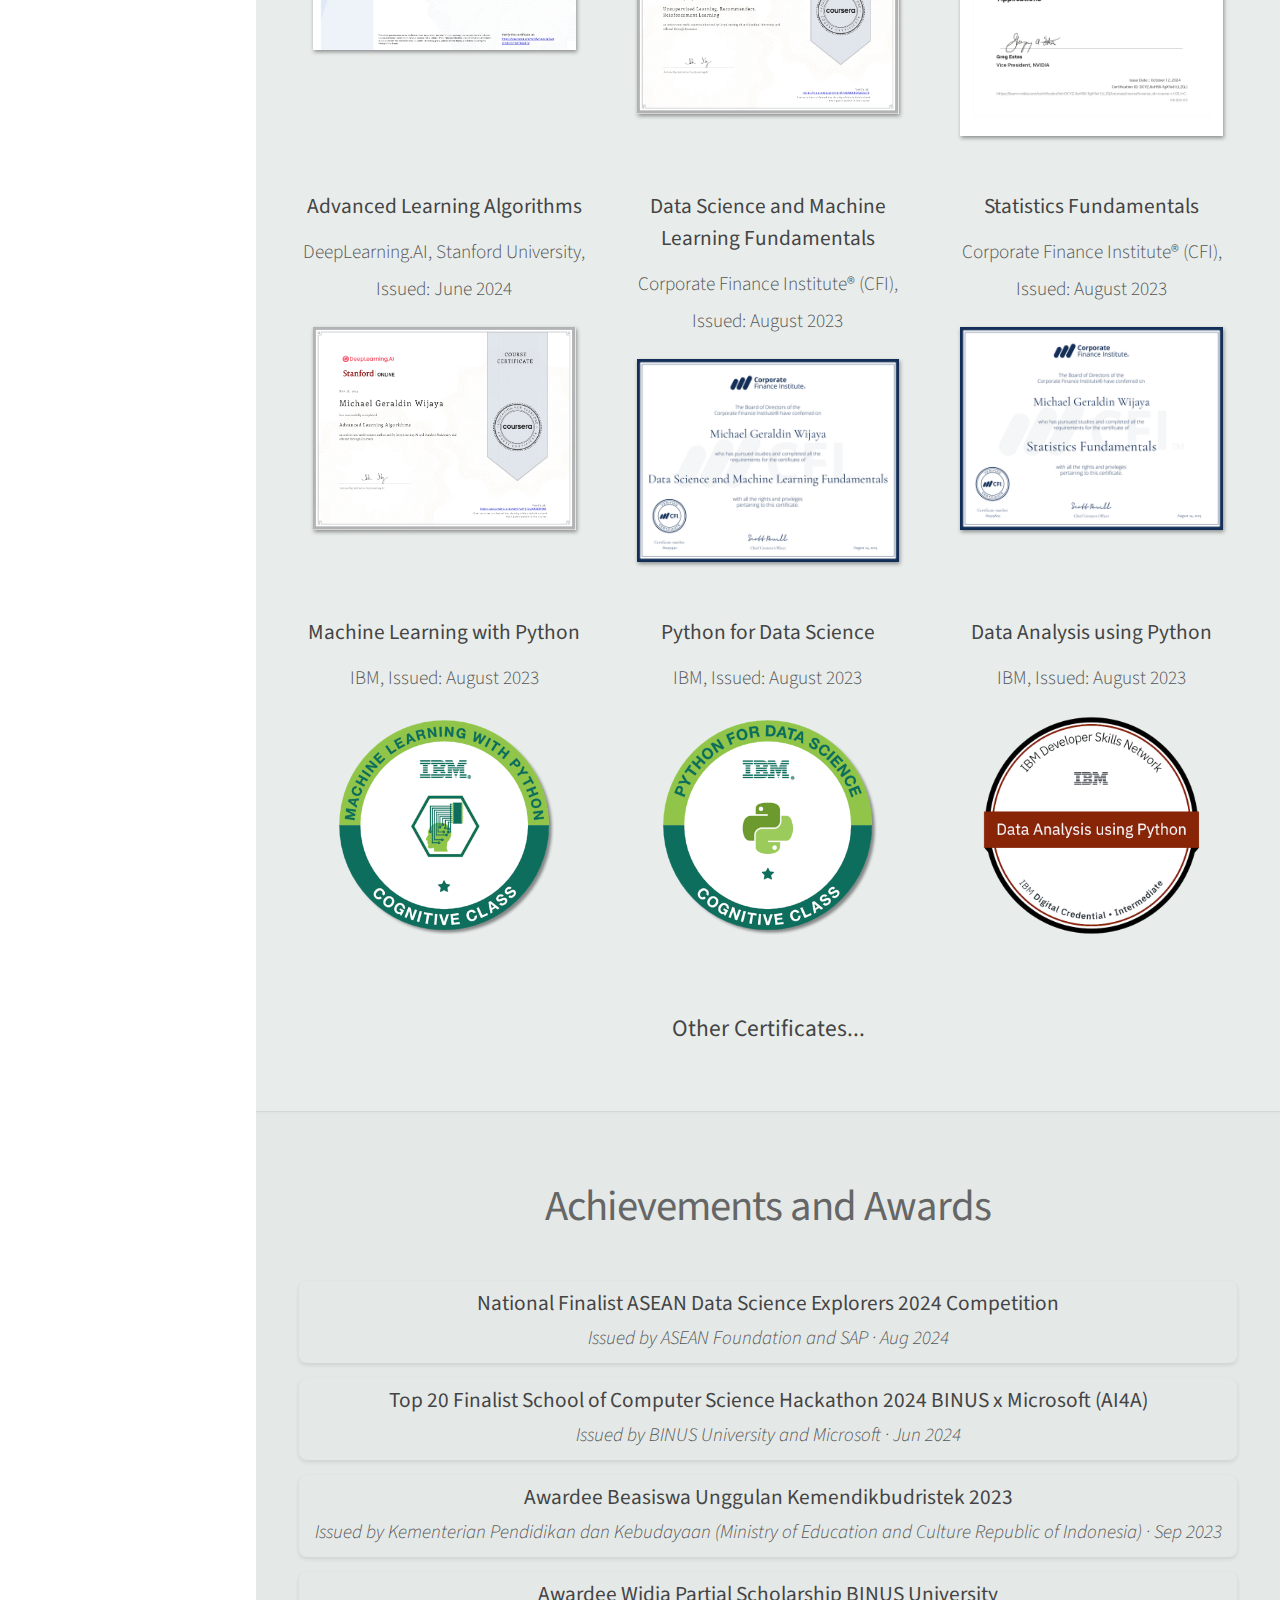
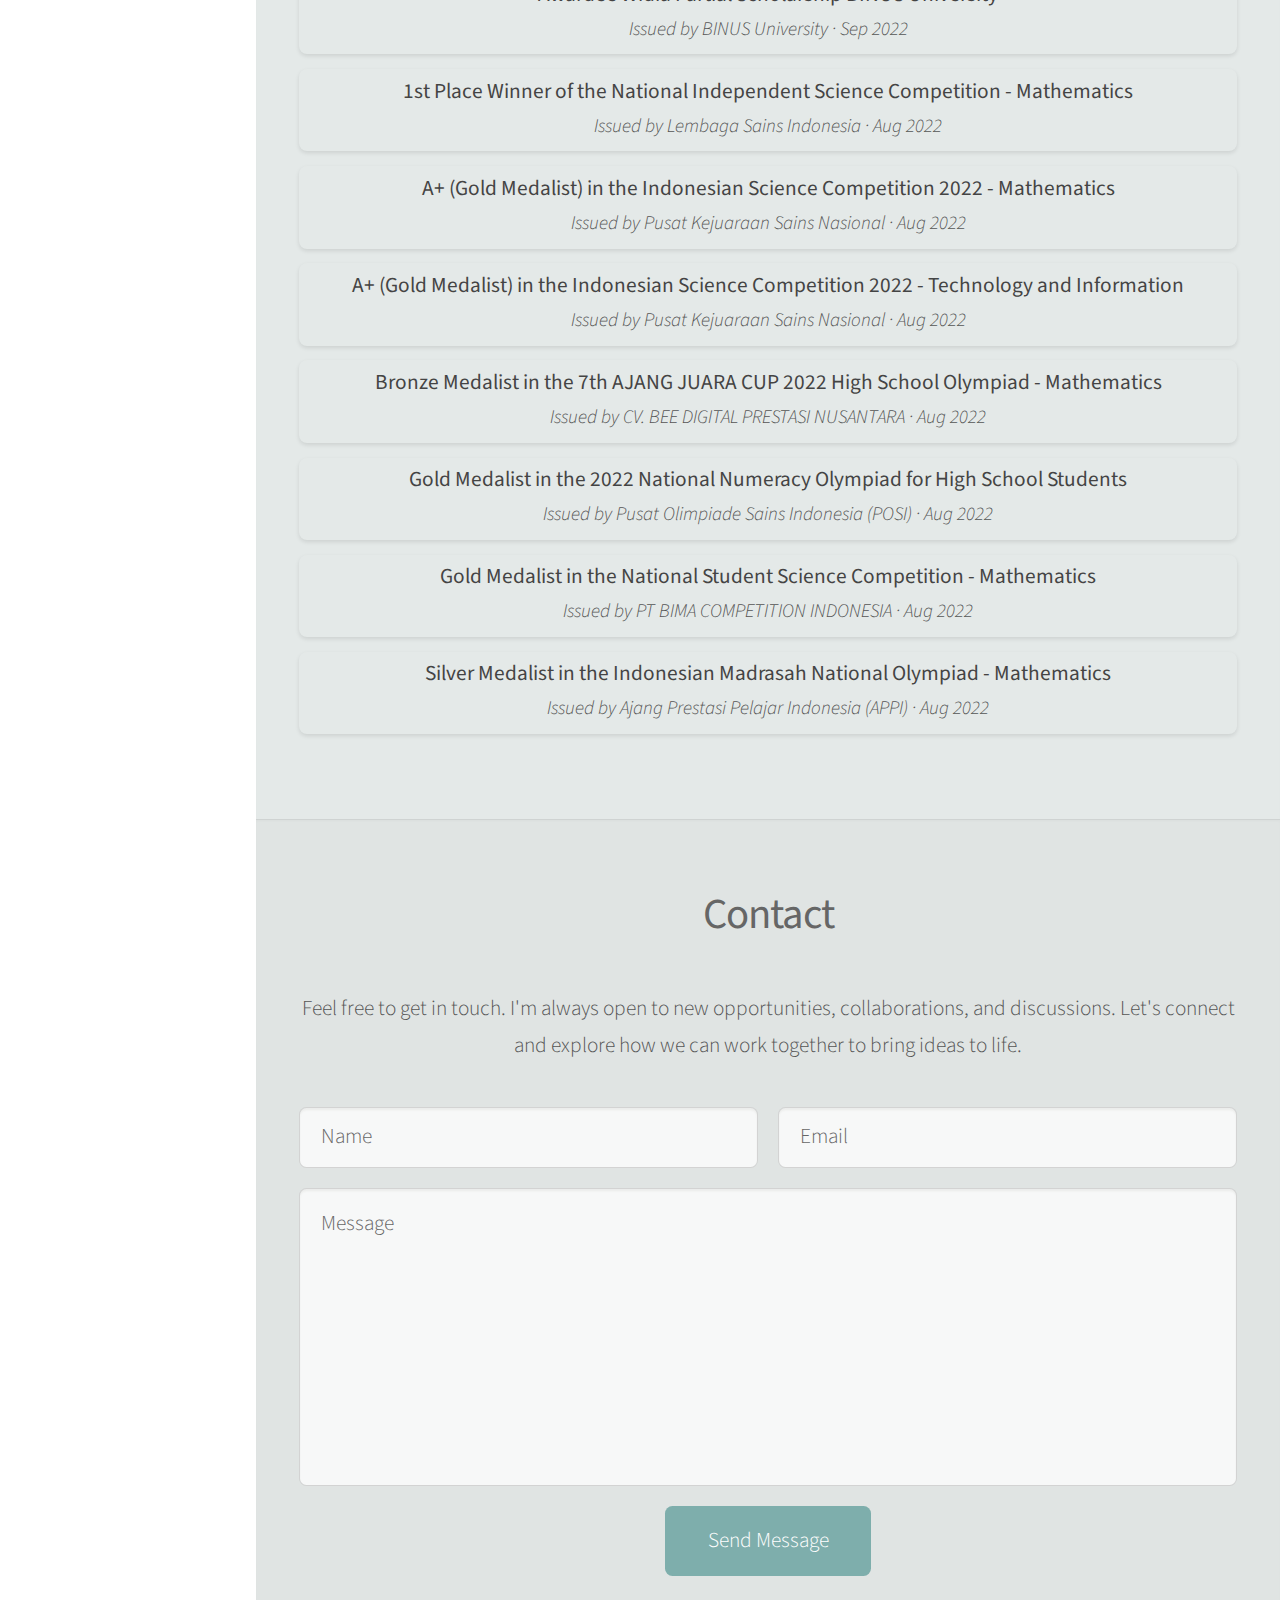
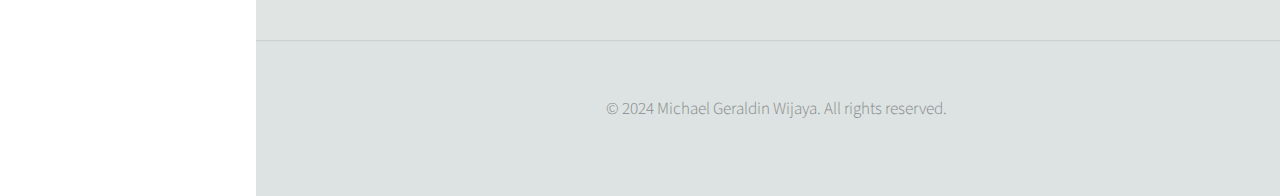
==== commit b01ab242: "Update OutreachMailGenerator" ====
--- a/Mich.html
+++ b/Mich.html
@@ -136,7 +136,7 @@
 											</div>
 											<span class="status-label">Status:</span>
 											<span class="status finished">Finished</span>
-											<h4>Outreach Mail Generator is a tool designed to help companies generate outreach emails using Groq, LangChain, Llama3.1, and Streamlit/Gradio.
+											<h4>Outreach Mail Generator is a tool designed to help companies generate outreach emails using Groq, LangChain, Llama3.3-70B-Versatile, and Streamlit/Gradio.
 												Users can input the URL of a company's careers page, extract job postings, and generate personalized emails.
 												These emails include relevant portfolio links retrieved from a vector database, tailored to match specific job descriptions.
 											</h4>
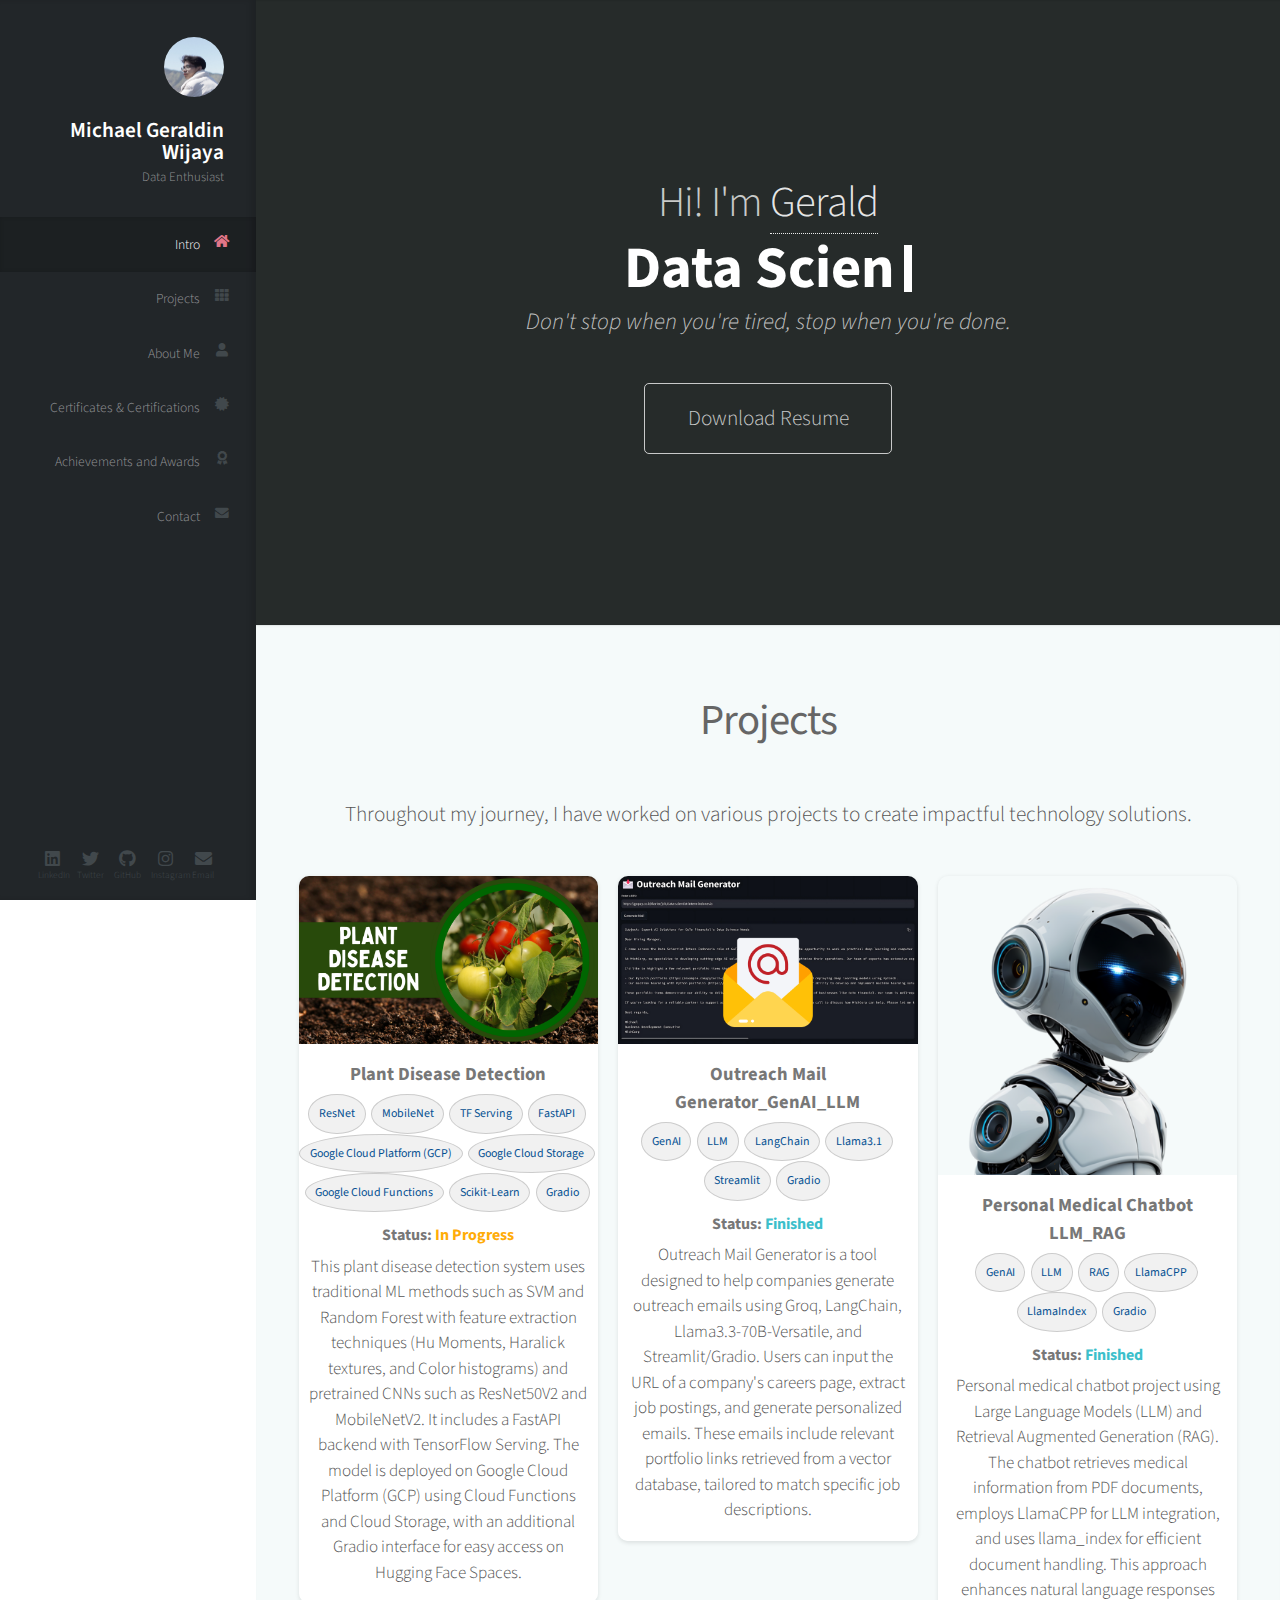
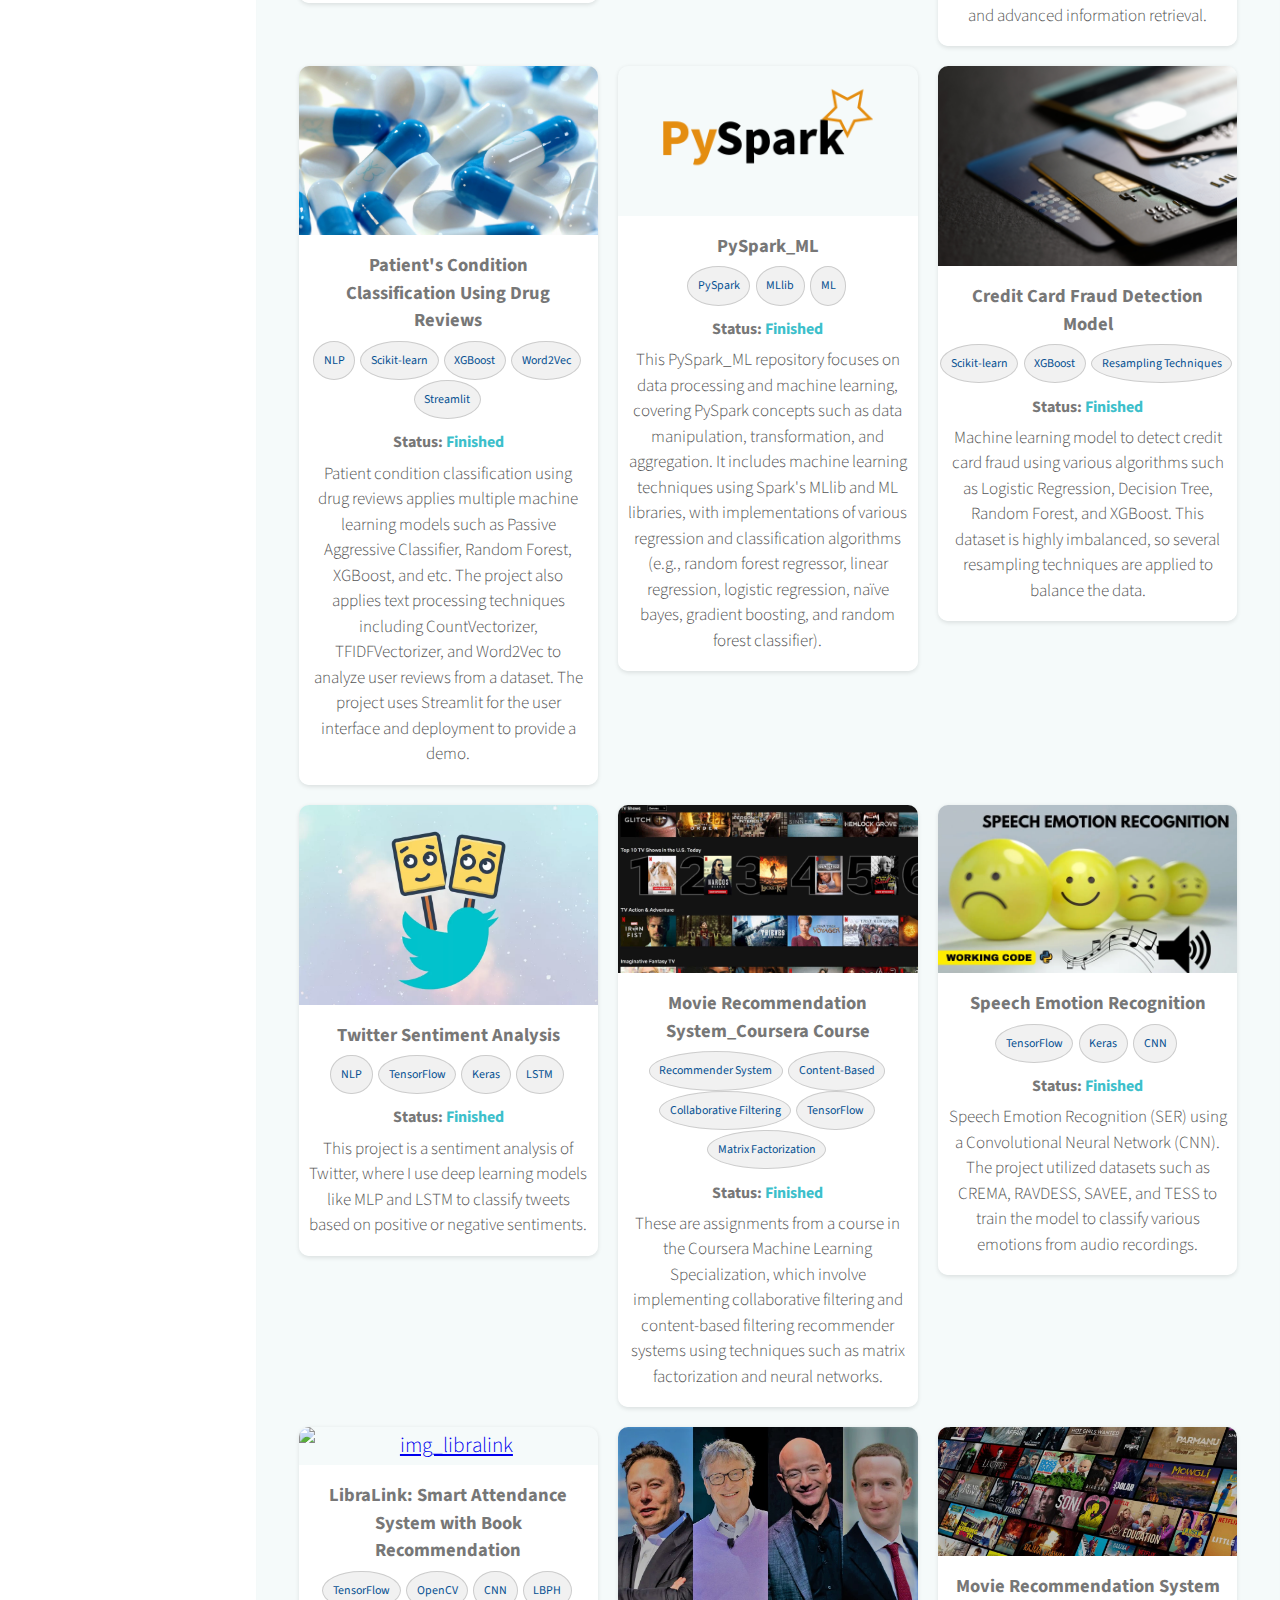
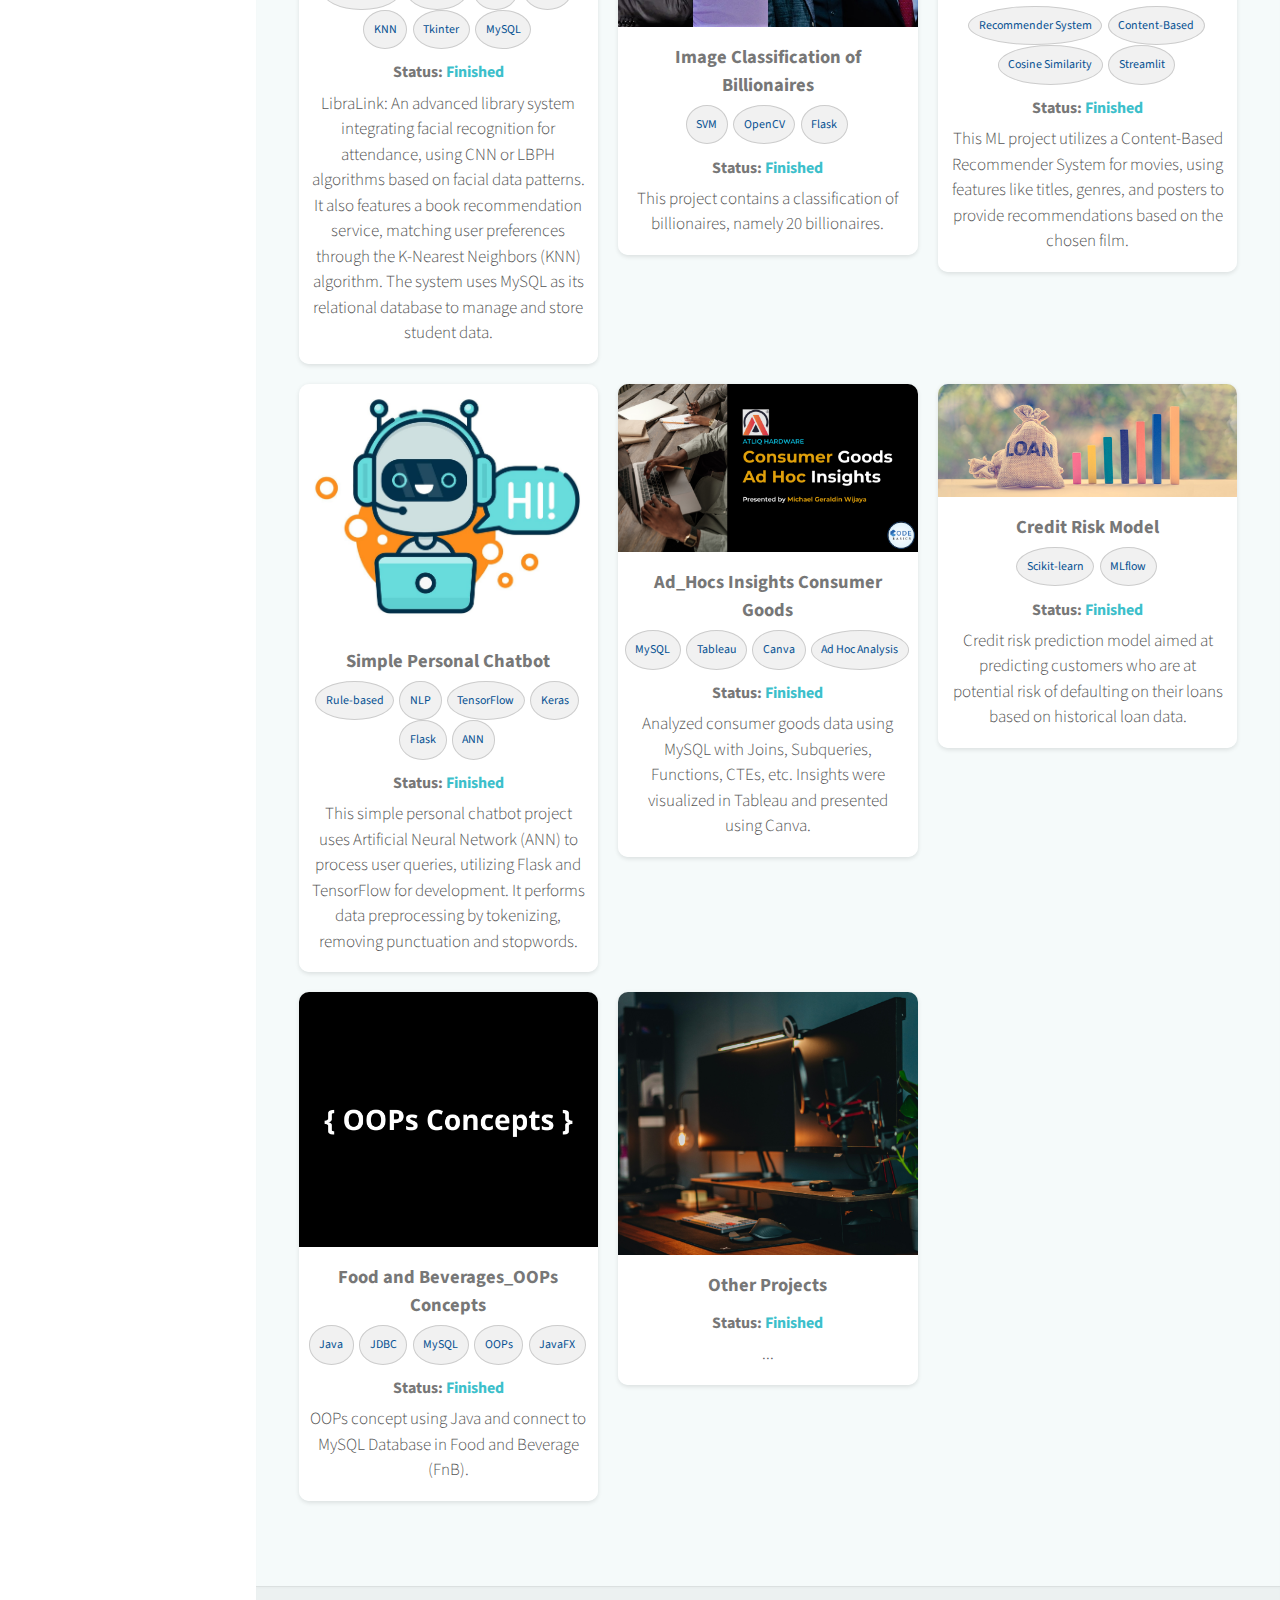
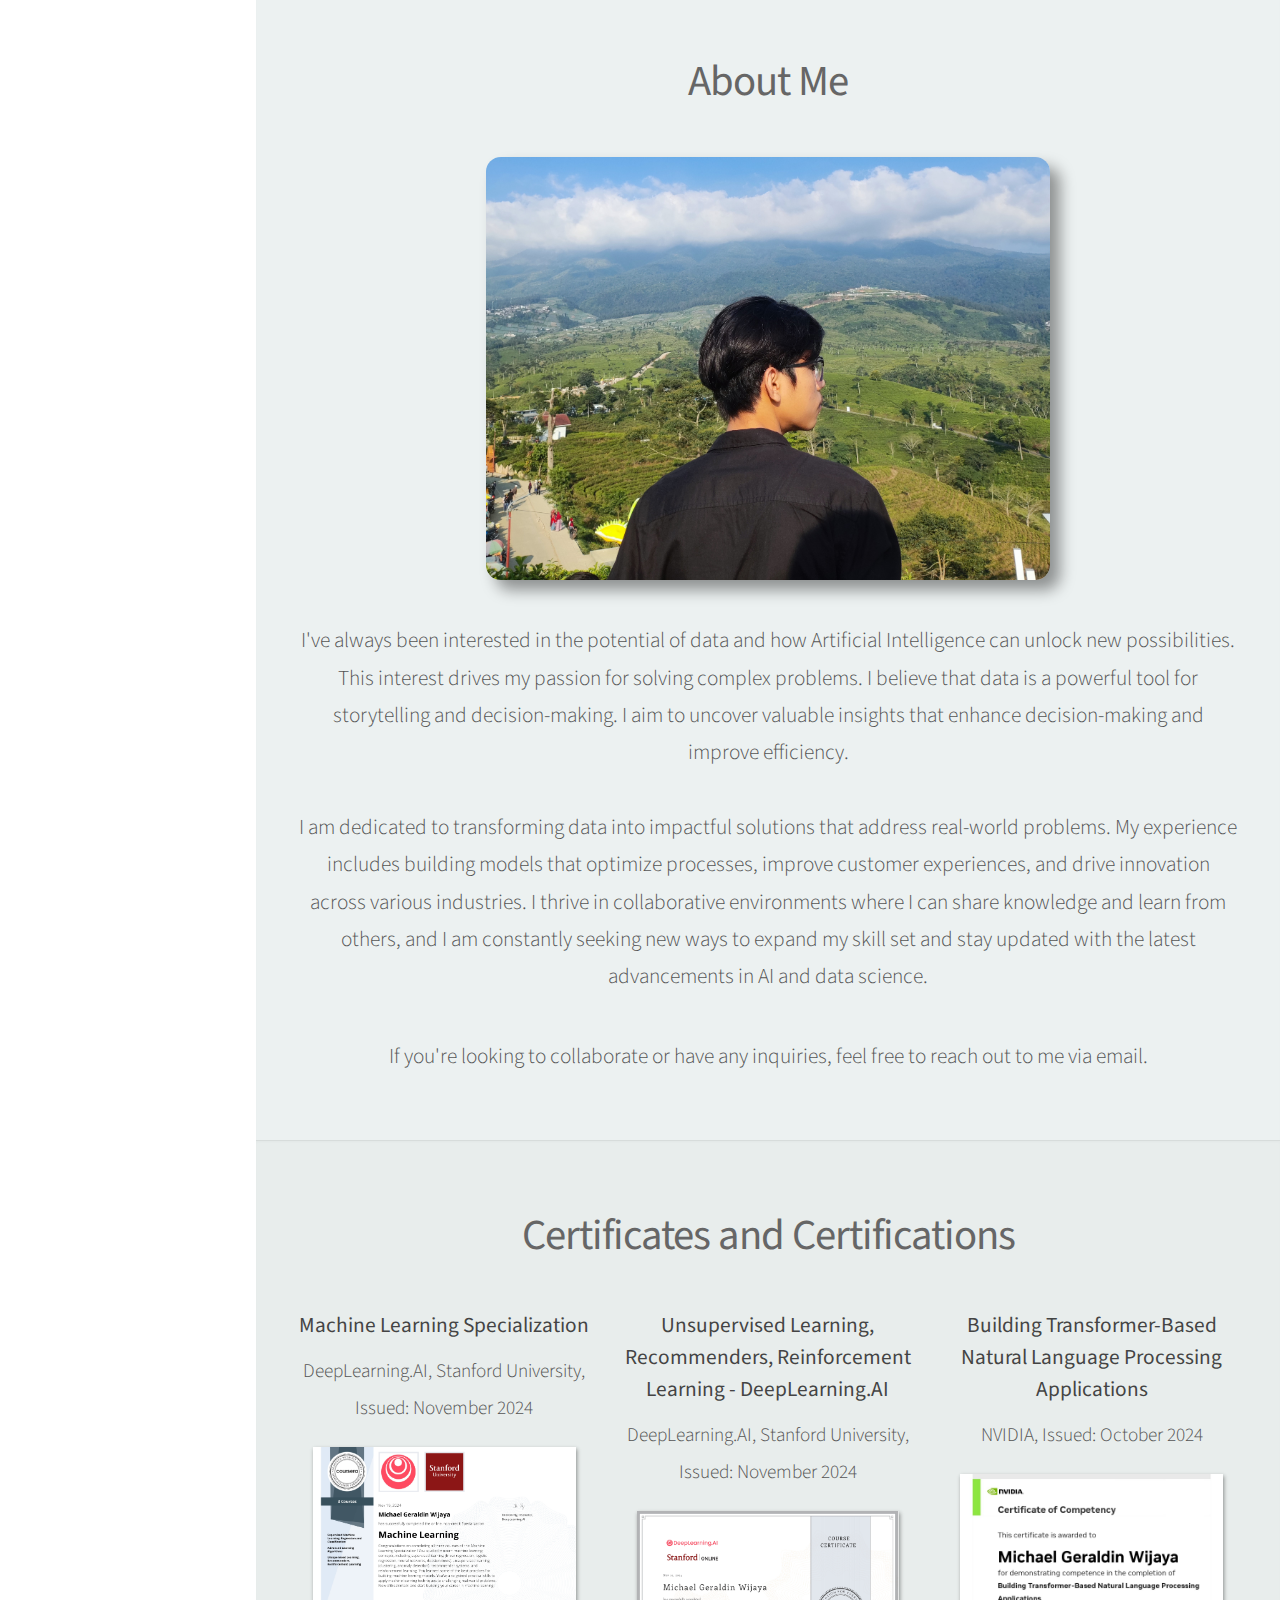
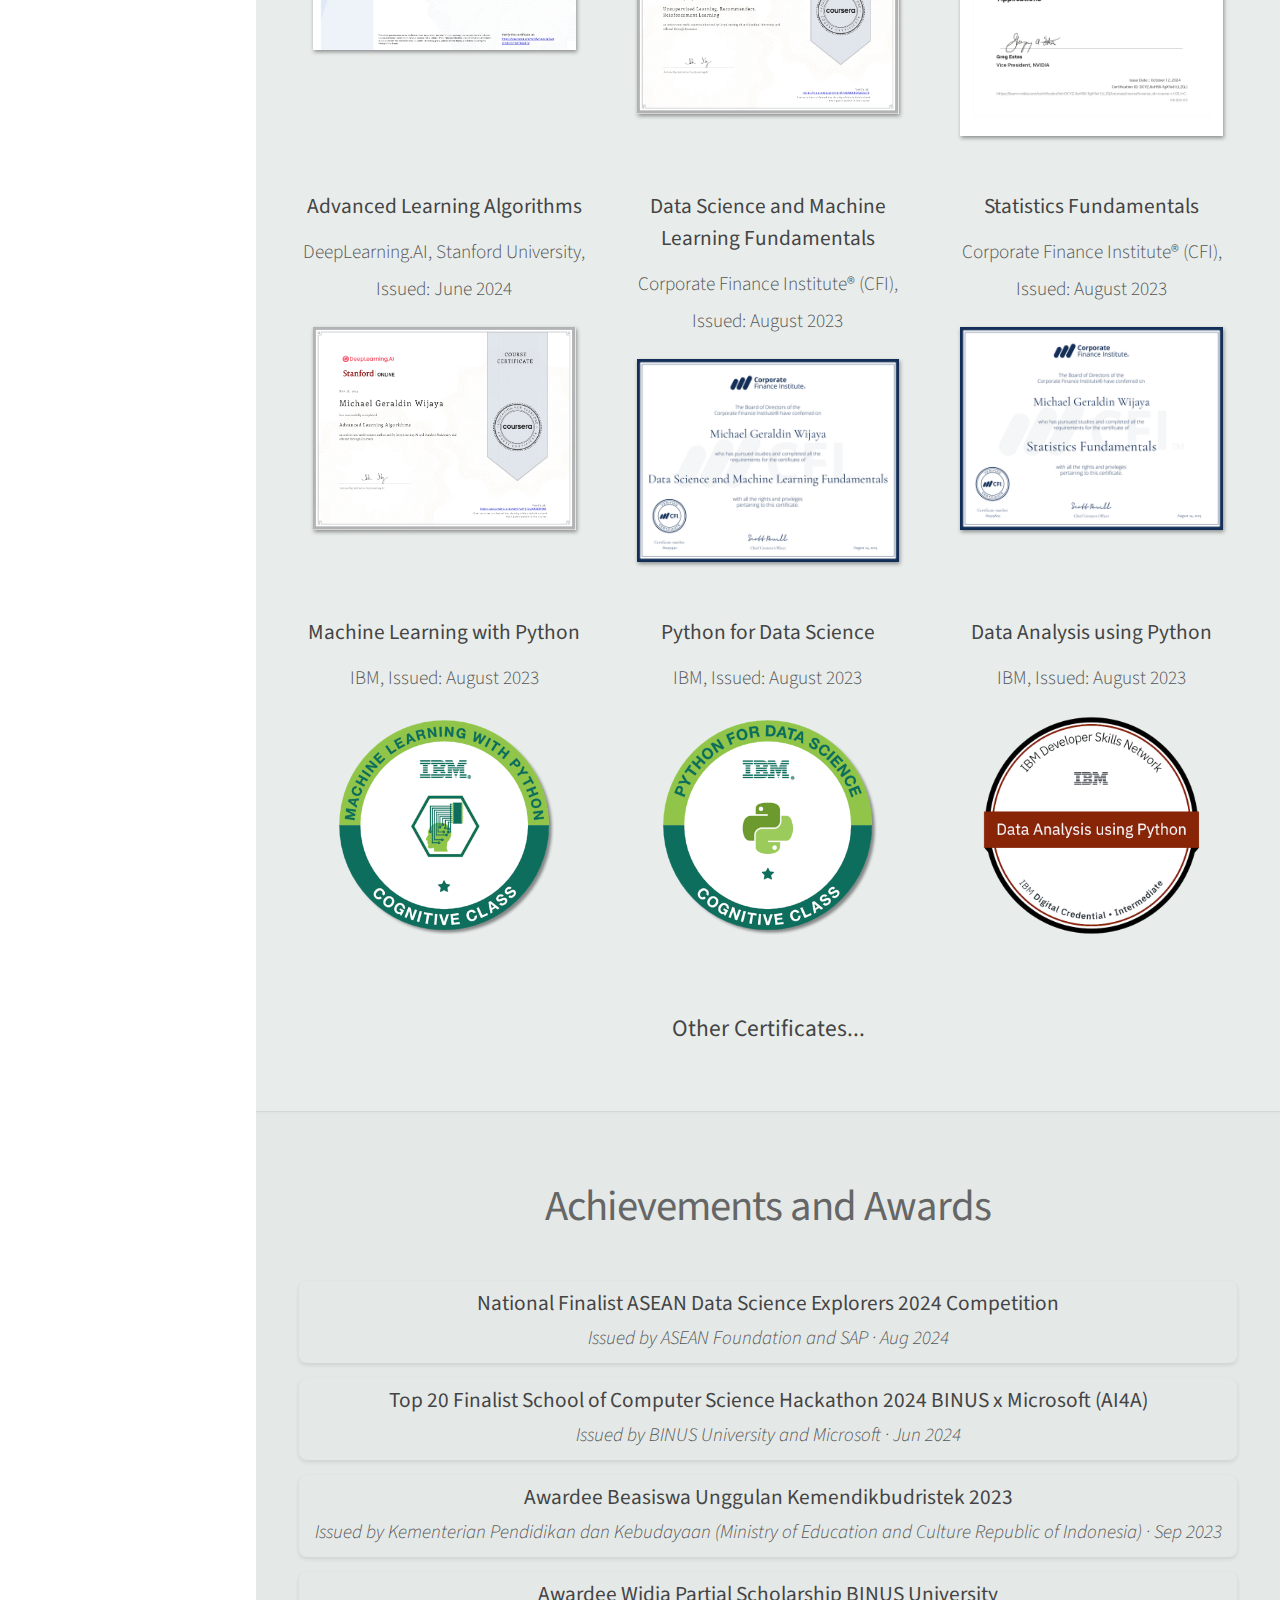
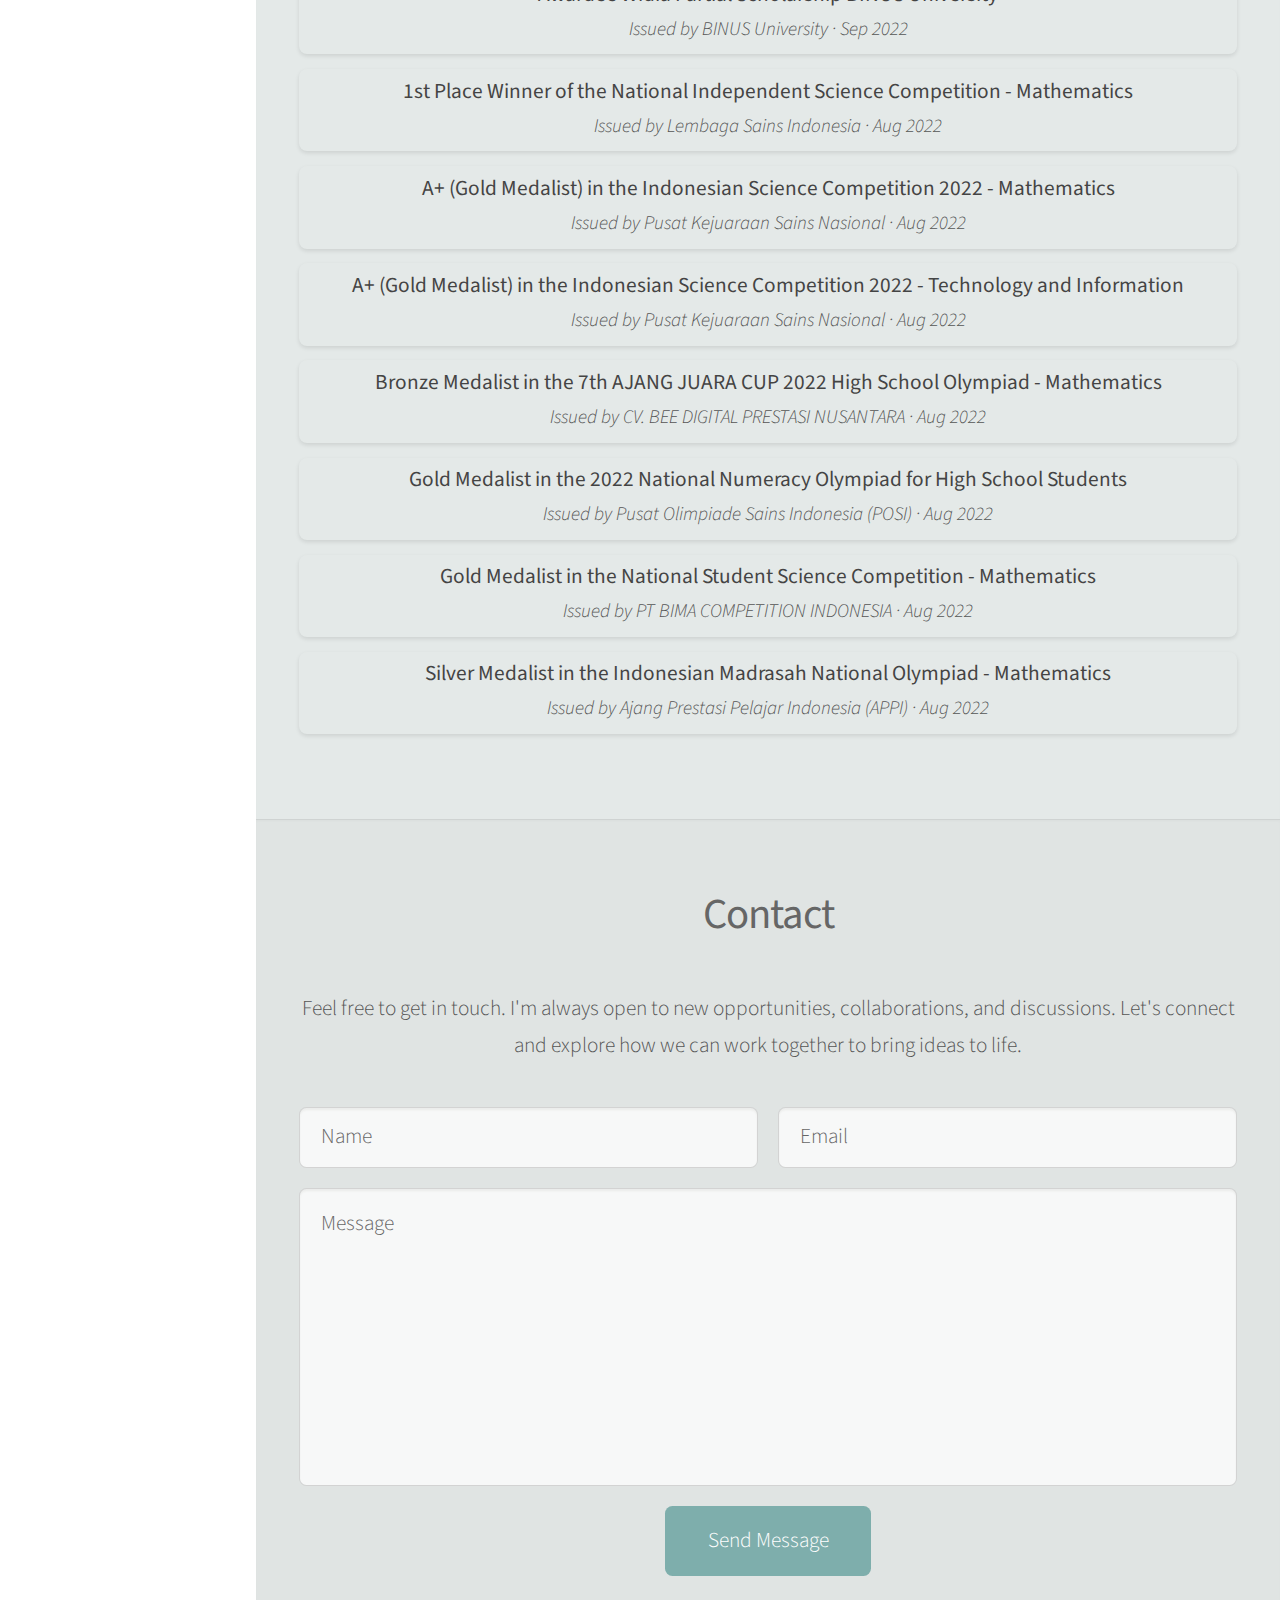
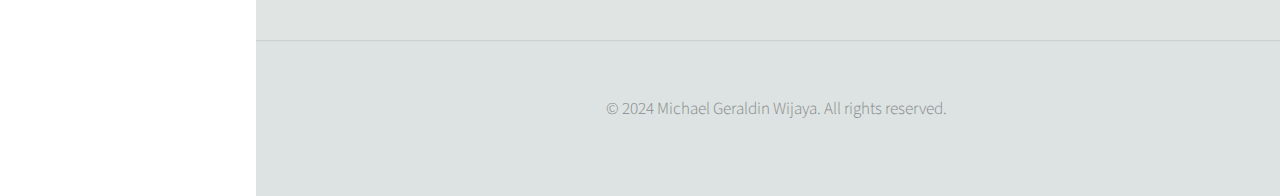
==== commit 605765b1: "Update Mich.html" ====
--- a/Mich.html
+++ b/Mich.html
@@ -113,8 +113,8 @@
 											</div>
 											<span class="status-label">Status:</span>
 											<span class="status in-progress">In Progress</span>
-											<h4>This plant disease detection system uses traditional ML methods such as SVM and Random Forest with feature extraction techniques (Hu Moments, Haralick textures, and Color histograms) and pretrained CNNs such as ResNet50V2 and MobileNetV3Large.
-												It includes a FastAPI backend with TensorFlow Serving, a ReactJS frontend, and a React Native app (Android/iOS).
+											<h4>This plant disease detection system uses traditional ML methods such as SVM and Random Forest with feature extraction techniques (Hu Moments, Haralick textures, and Color histograms) and pretrained CNNs such as ResNet50V2 and MobileNetV2.
+												It includes a FastAPI backend with TensorFlow Serving.
 												The model is deployed on Google Cloud Platform (GCP) using Cloud Functions and Cloud Storage, with an additional Gradio interface for easy access on Hugging Face Spaces.
 											</h4>
 										</header>
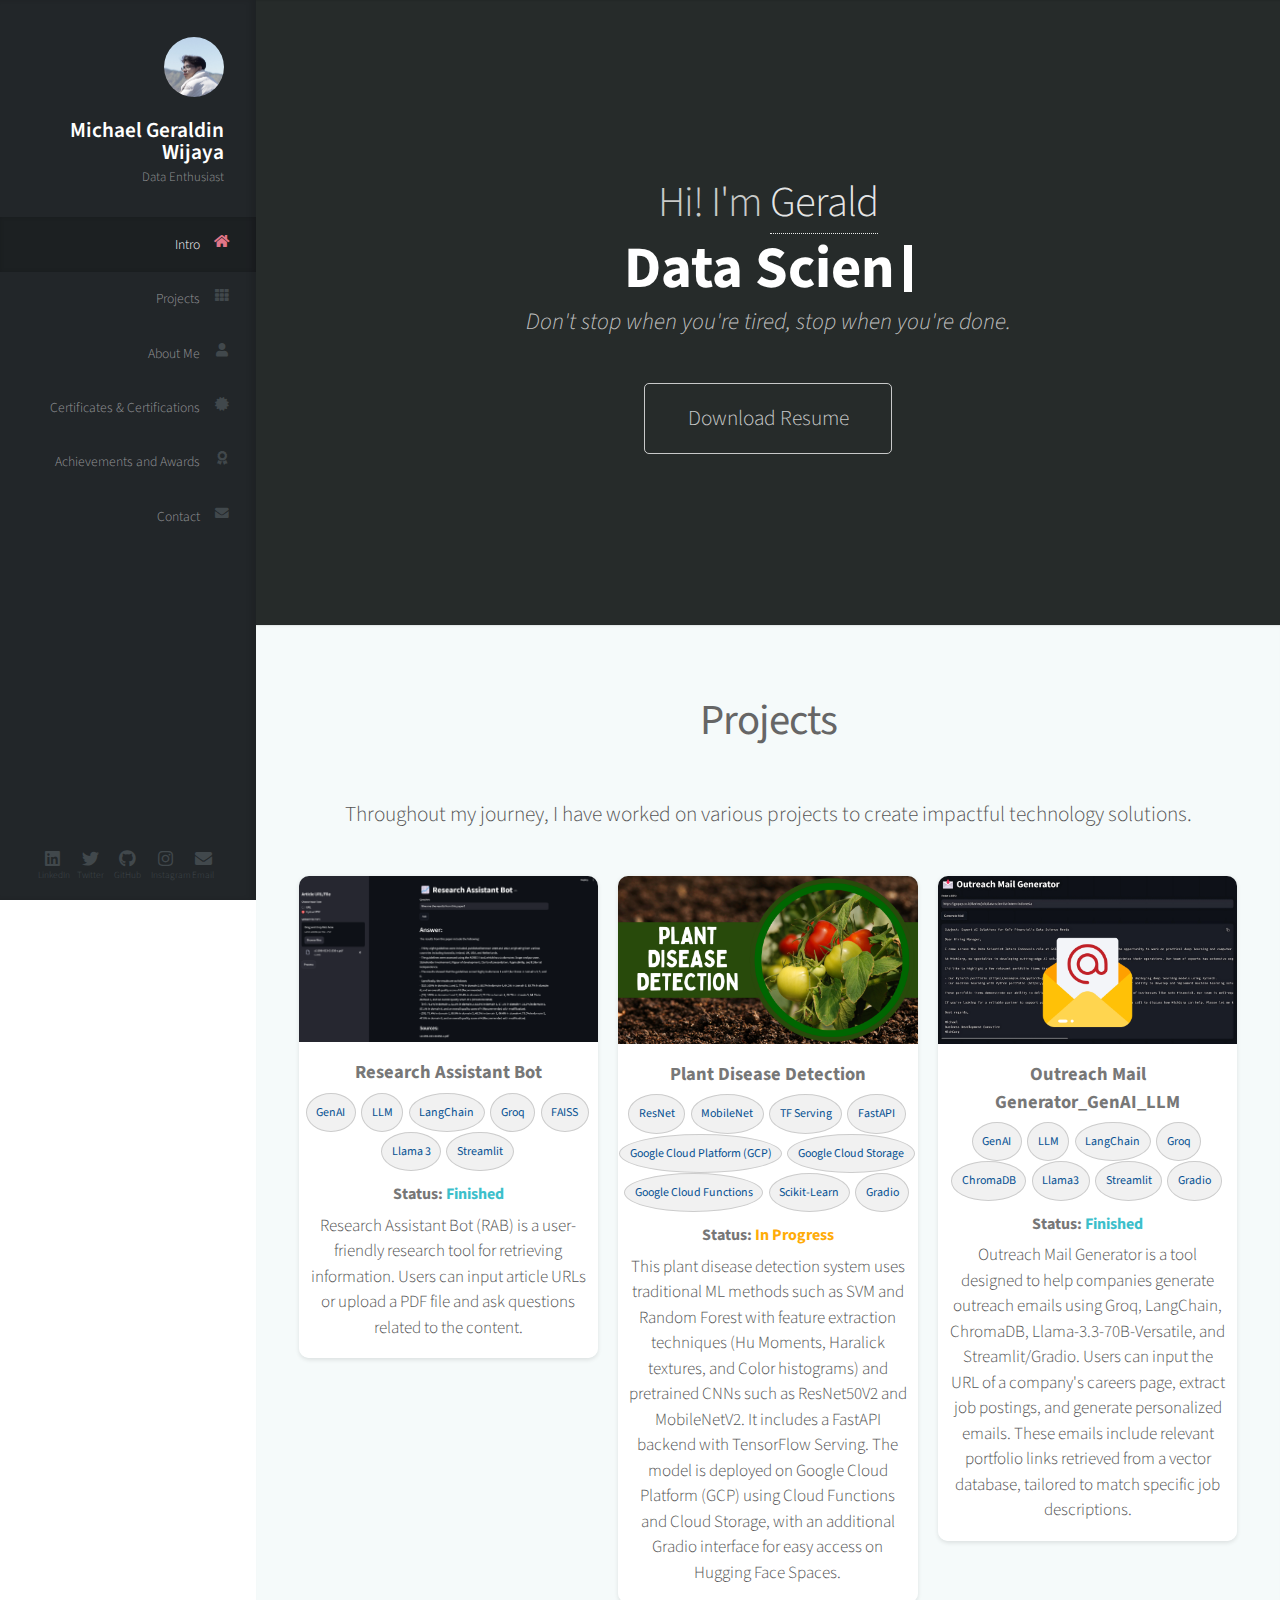
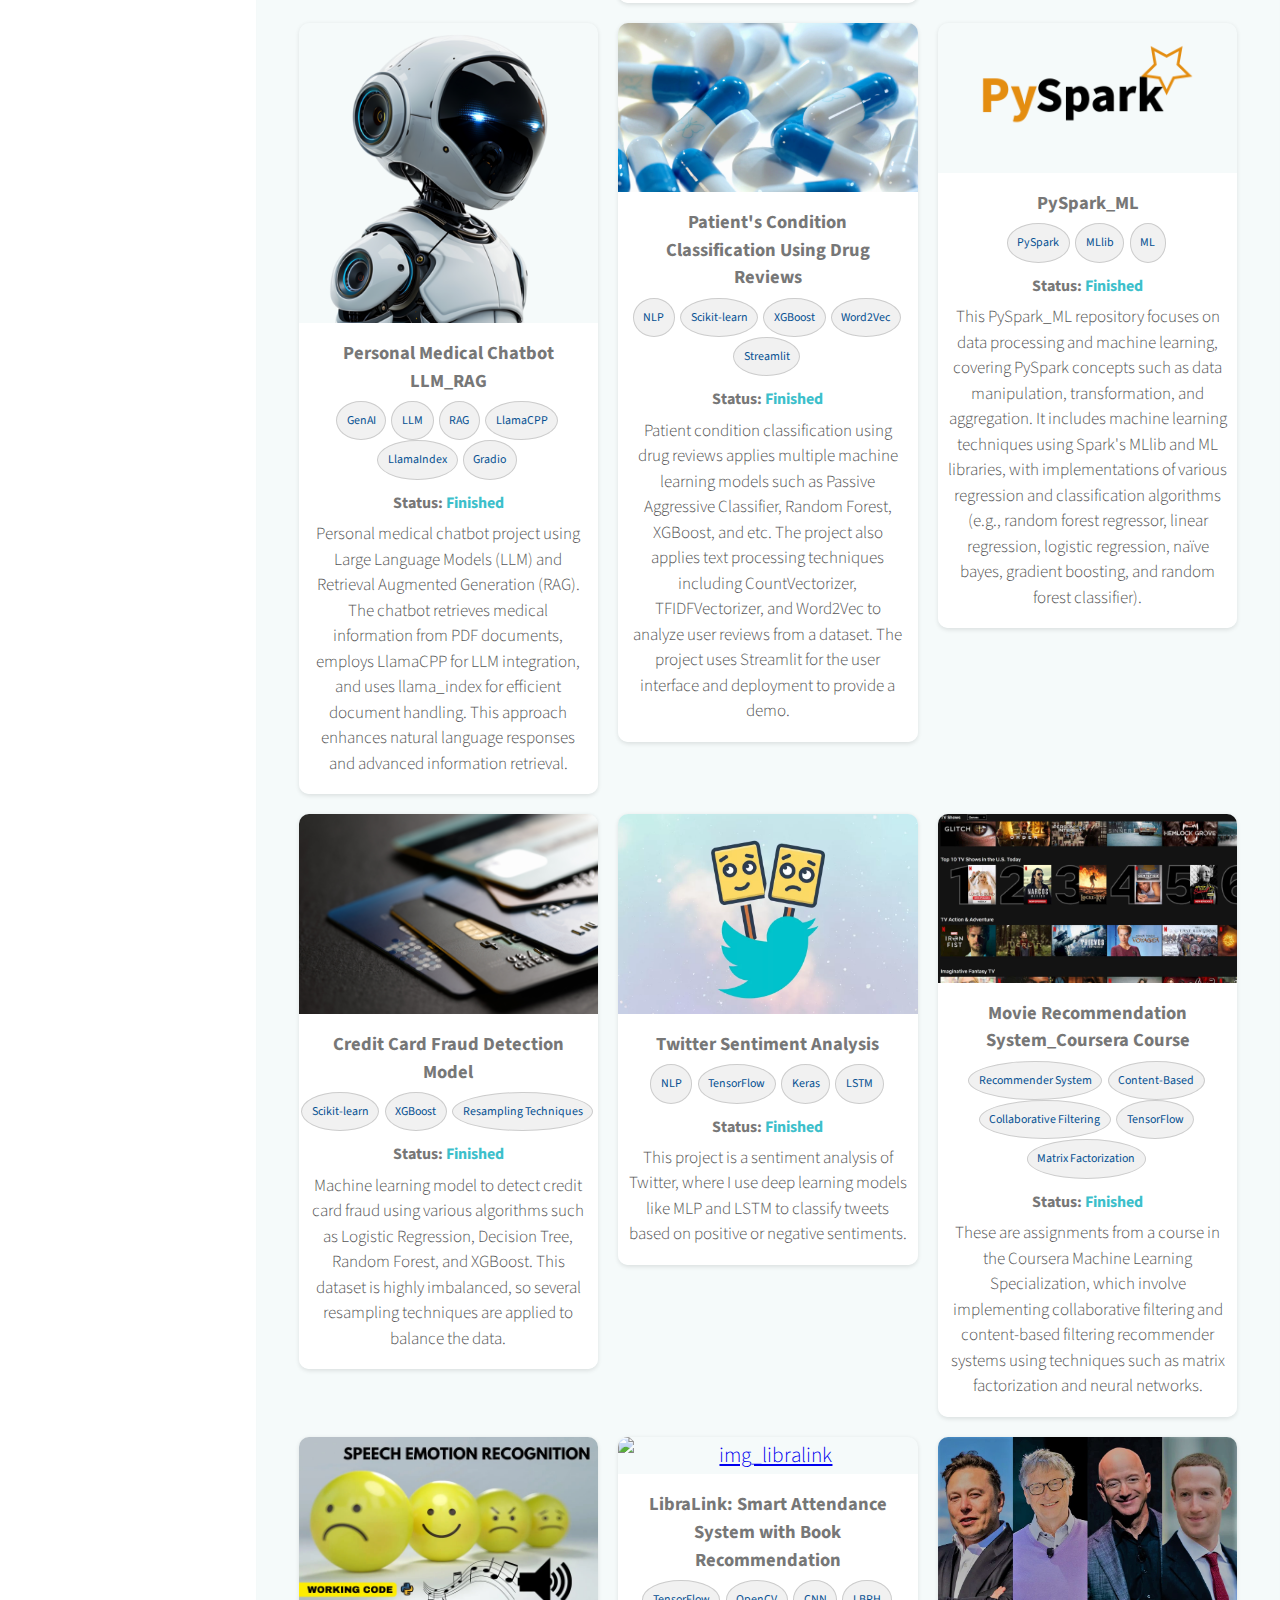
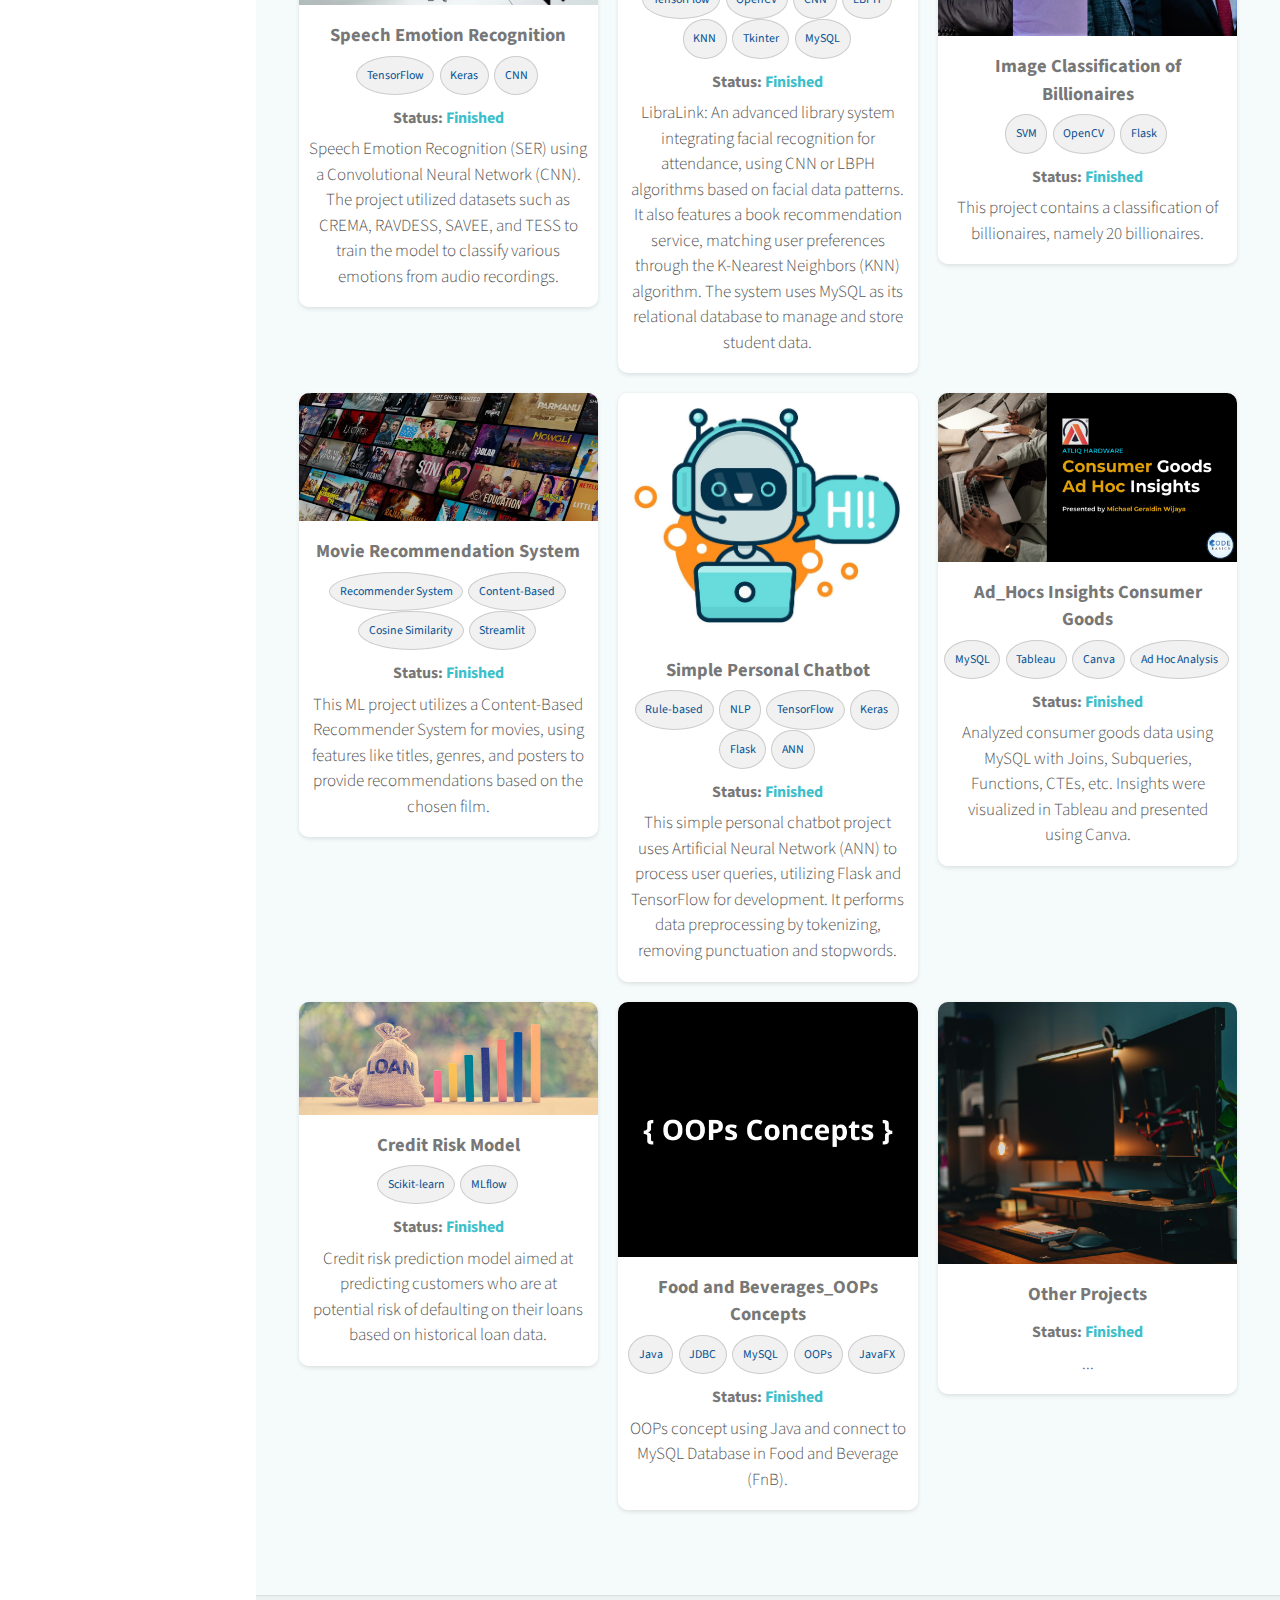
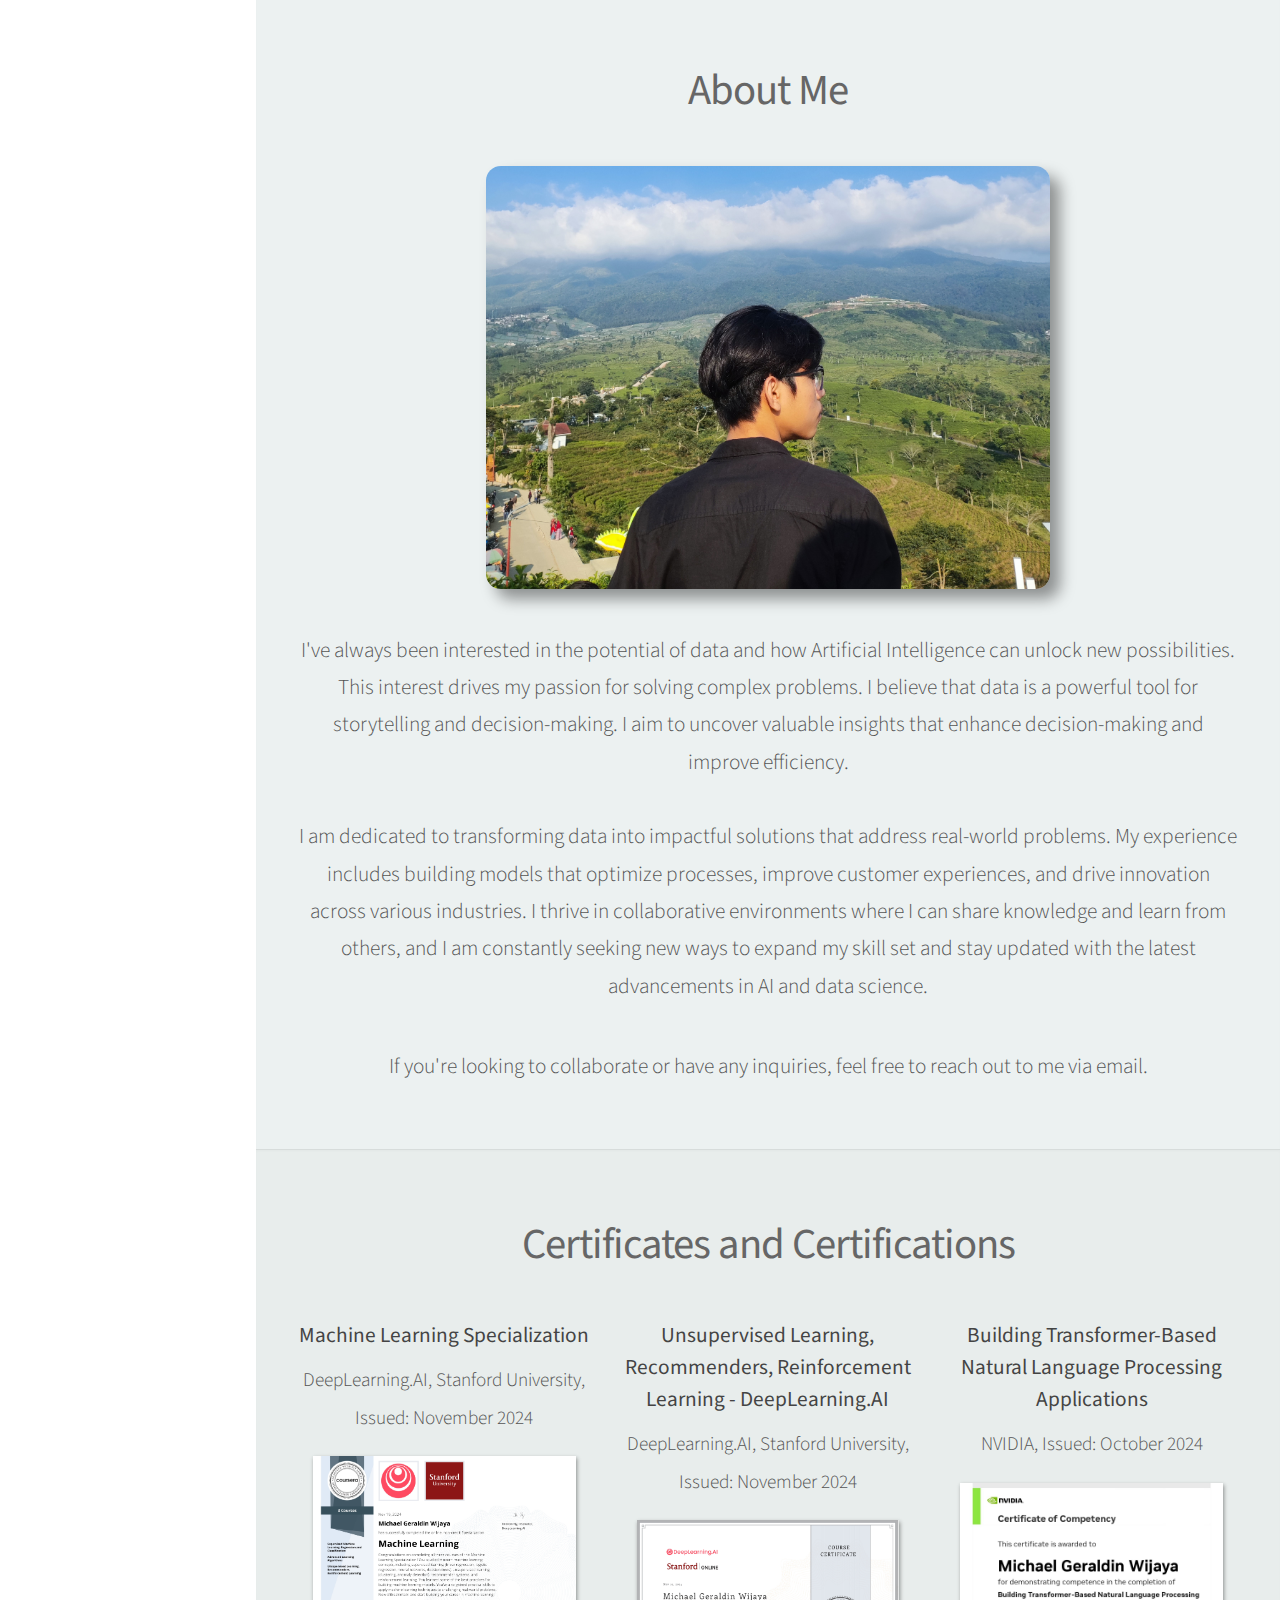
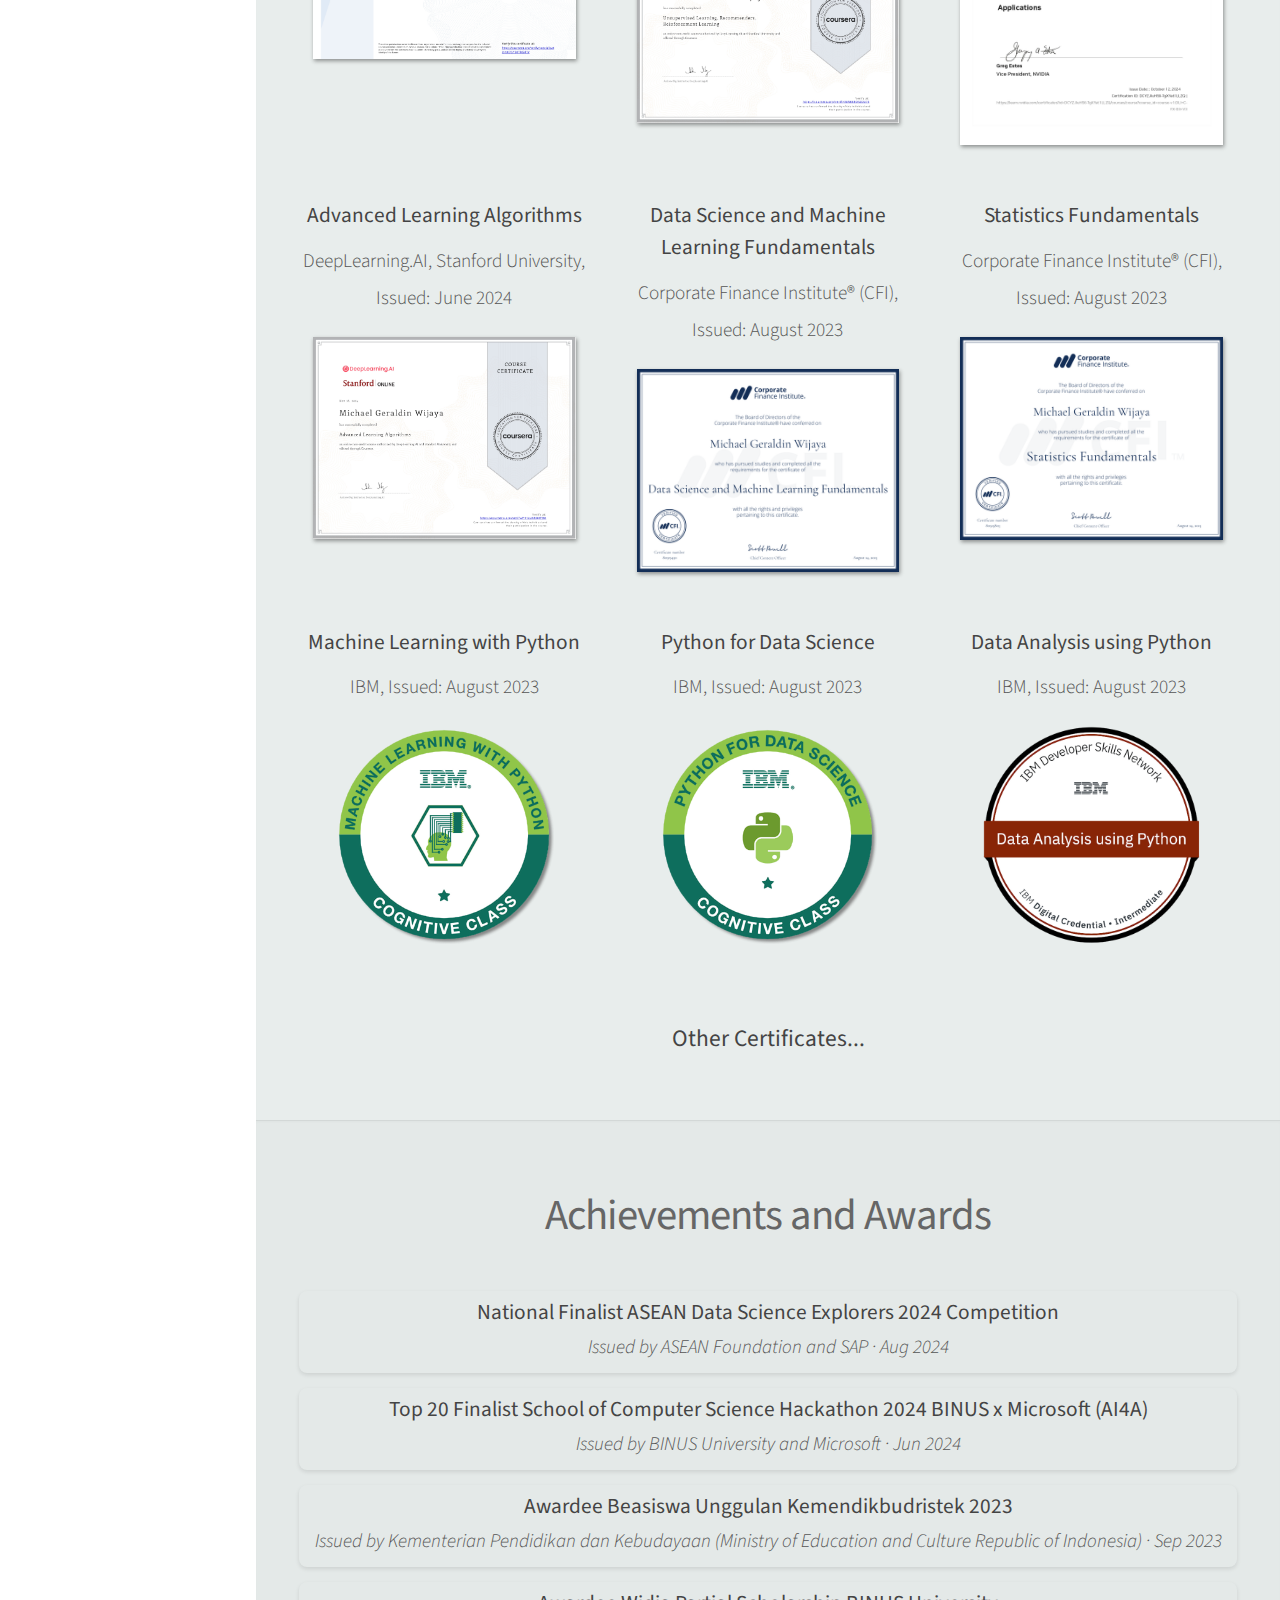
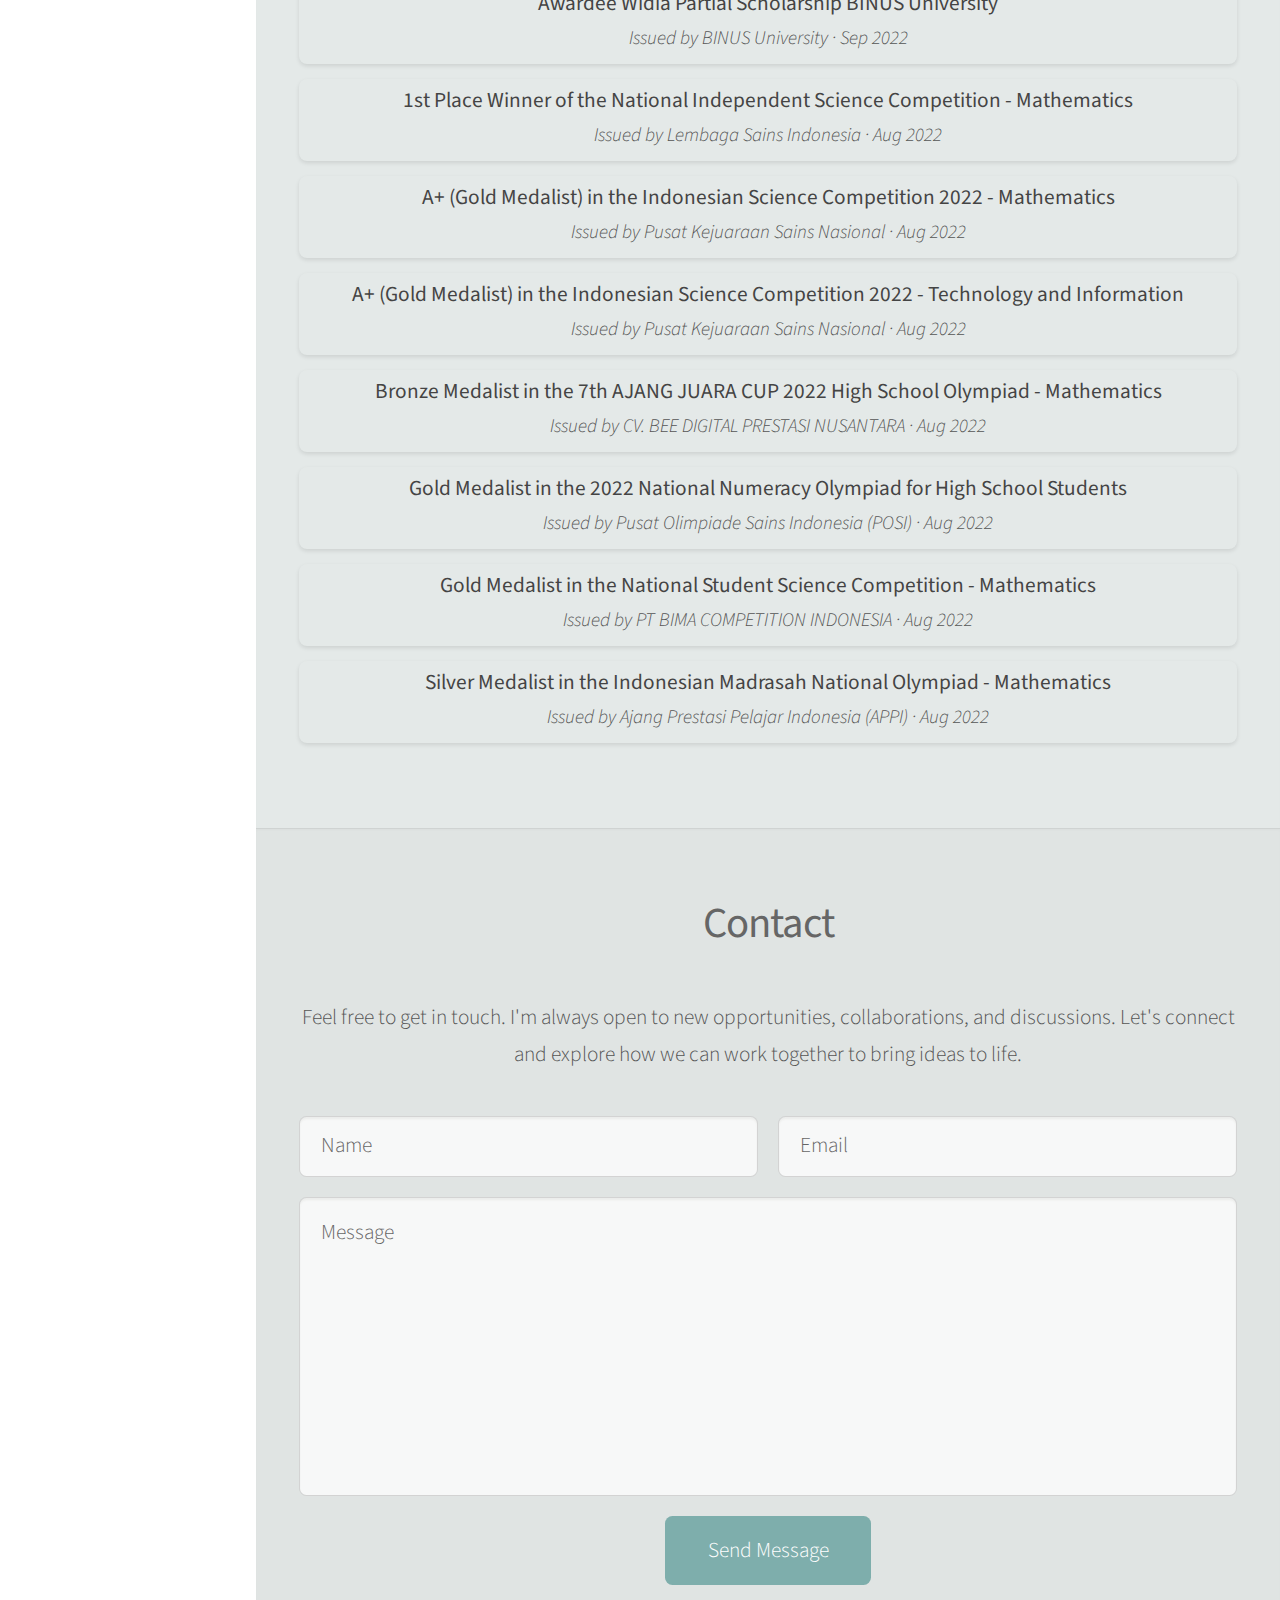
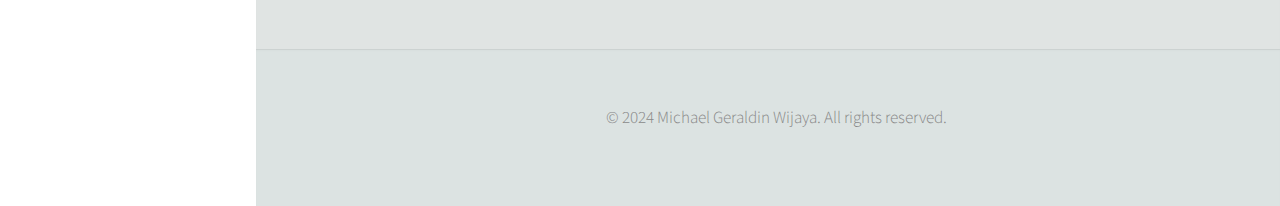
==== commit 71cdaf99: "Add RAB Project" ====
--- a/Mich.html
+++ b/Mich.html
@@ -9,7 +9,7 @@
 			});
 		</script>
 		<title>Michael Geraldin Wijaya | Data Enthusiast</title>
-		<link rel="icon" href="images/MG.png" type="image/png">
+		<link rel="icon" href="images/Mich.png" type="image/png">
 		<link rel="stylesheet" href="assets/css/main.css" />
 		<meta charset="utf-8" />
 		<meta name="viewport" content="width=device-width, initial-scale=1, user-scalable=no" />
@@ -92,7 +92,29 @@
 							<p>Throughout my journey, I have worked on various projects to create impactful technology solutions.</p>
 
 							<div class="row">
-								
+
+								<div class="col-4 col-12-mobile">
+									<article class="item">
+										<a href="https://github.com/Michs224/Research-Assistant-Bot_GenAI" class="image fit"><img src="images/ResearchAssistantBot.png" alt="img_researchassistant_bot"/></a>
+										<header>
+											<h3 style="font-size: 18.5px;">Research Assistant Bot</h3>
+											<div class="tech-stack">
+												<span>GenAI</span>
+												<span>LLM</span>
+												<span>LangChain</span>
+												<span>Groq</span>
+												<span>FAISS</span>
+												<span>Llama 3</span>
+												<span>Streamlit</span>
+											</div>
+											<span class="status-label">Status:</span>
+											<span class="status finished">Finished</span>
+											<h4>Research Assistant Bot (RAB) is a user-friendly research tool for retrieving information.
+												Users can input article URLs or upload a PDF file and ask questions related to the content.
+										</header>
+									</article>
+								</div>
+
 								<div class="col-4 col-12-mobile">
 									<article class="item">
 										<a href="https://github.com/Michs224/Plant-Disease-Detection-ML_DL" class="image fit"><img src="images/PlantDiseaseDetection.png" alt="img_plant_disease_detection"/></a>
@@ -130,13 +152,15 @@
 												<span>GenAI</span>
 												<span>LLM</span>
 												<span>LangChain</span>
-												<span>Llama3.1</span>
+												<span>Groq</span>
+												<span>ChromaDB</span>
+												<span>Llama3</span>
 												<span>Streamlit</span>
 												<span>Gradio</span>
 											</div>
 											<span class="status-label">Status:</span>
 											<span class="status finished">Finished</span>
-											<h4>Outreach Mail Generator is a tool designed to help companies generate outreach emails using Groq, LangChain, Llama3.3-70B-Versatile, and Streamlit/Gradio.
+											<h4>Outreach Mail Generator is a tool designed to help companies generate outreach emails using Groq, LangChain, ChromaDB, Llama-3.3-70B-Versatile, and Streamlit/Gradio.
 												Users can input the URL of a company's careers page, extract job postings, and generate personalized emails.
 												These emails include relevant portfolio links retrieved from a vector database, tailored to match specific job descriptions.
 											</h4>
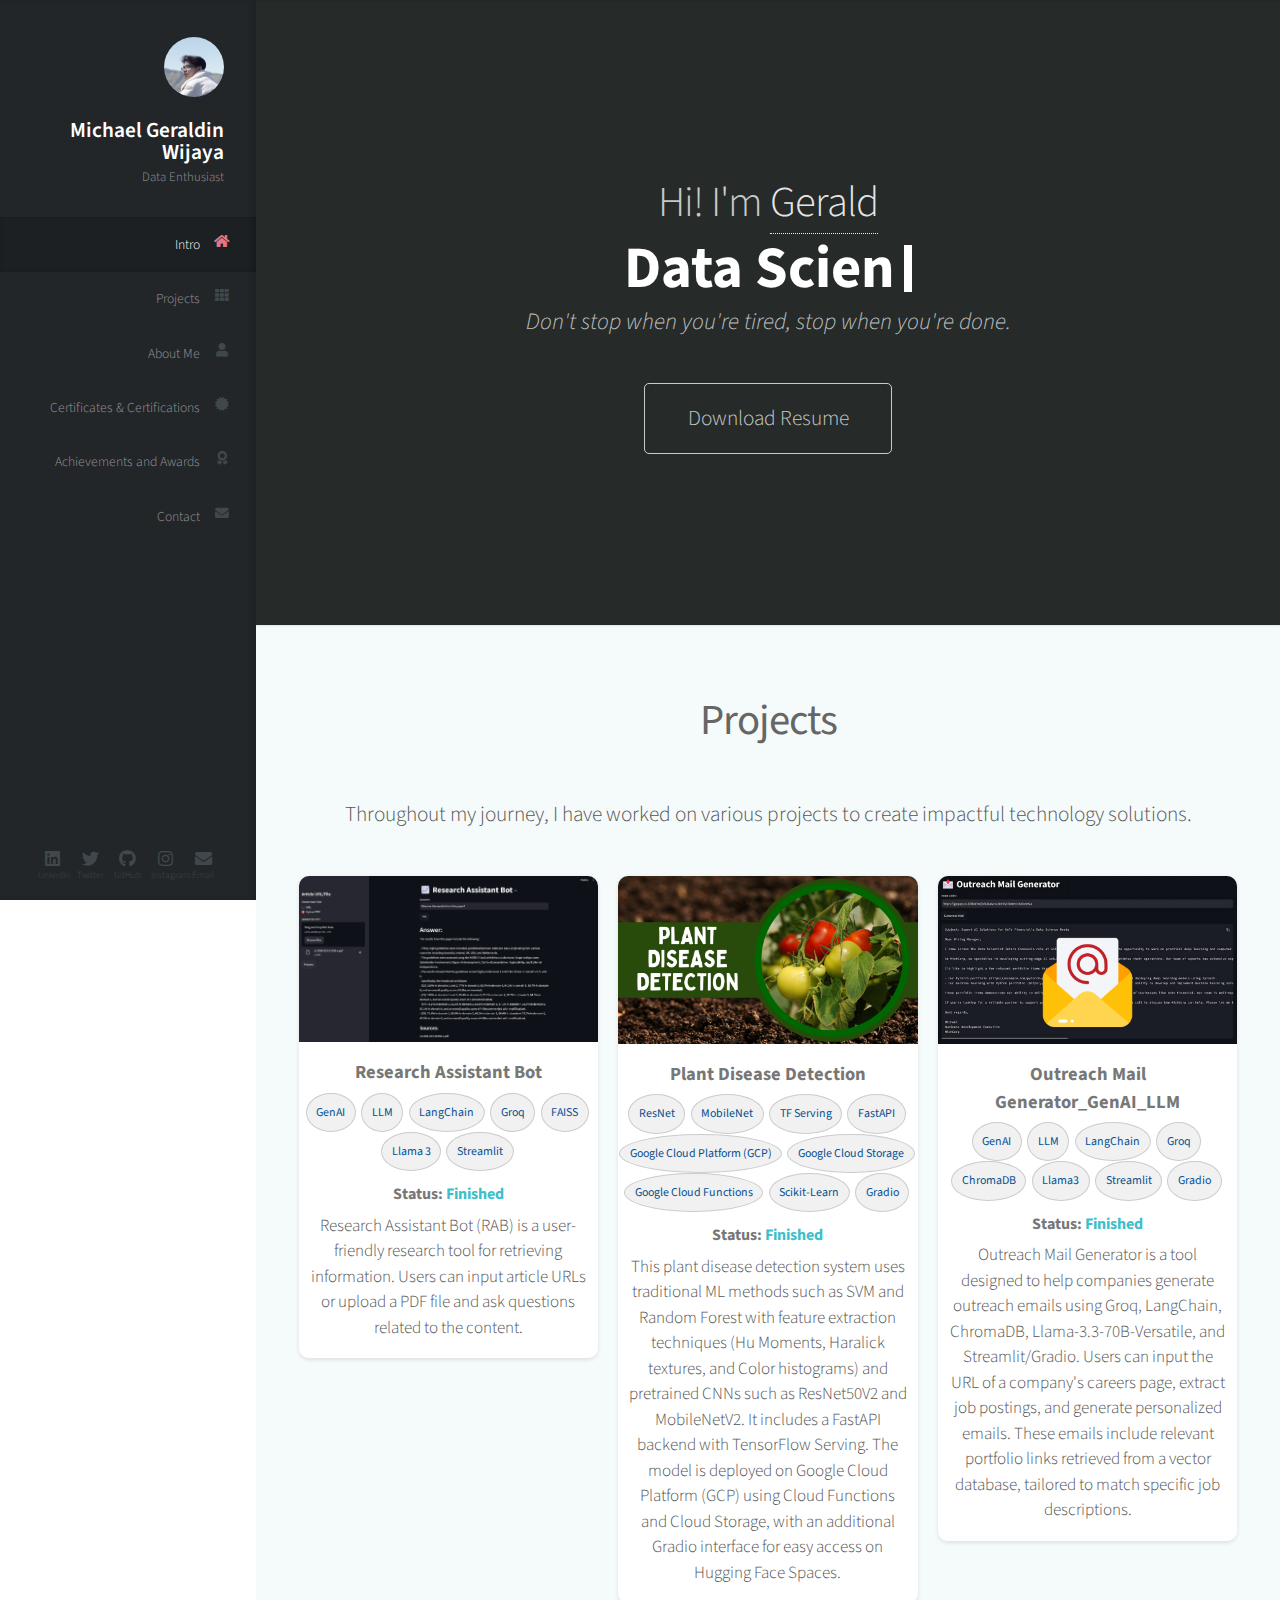
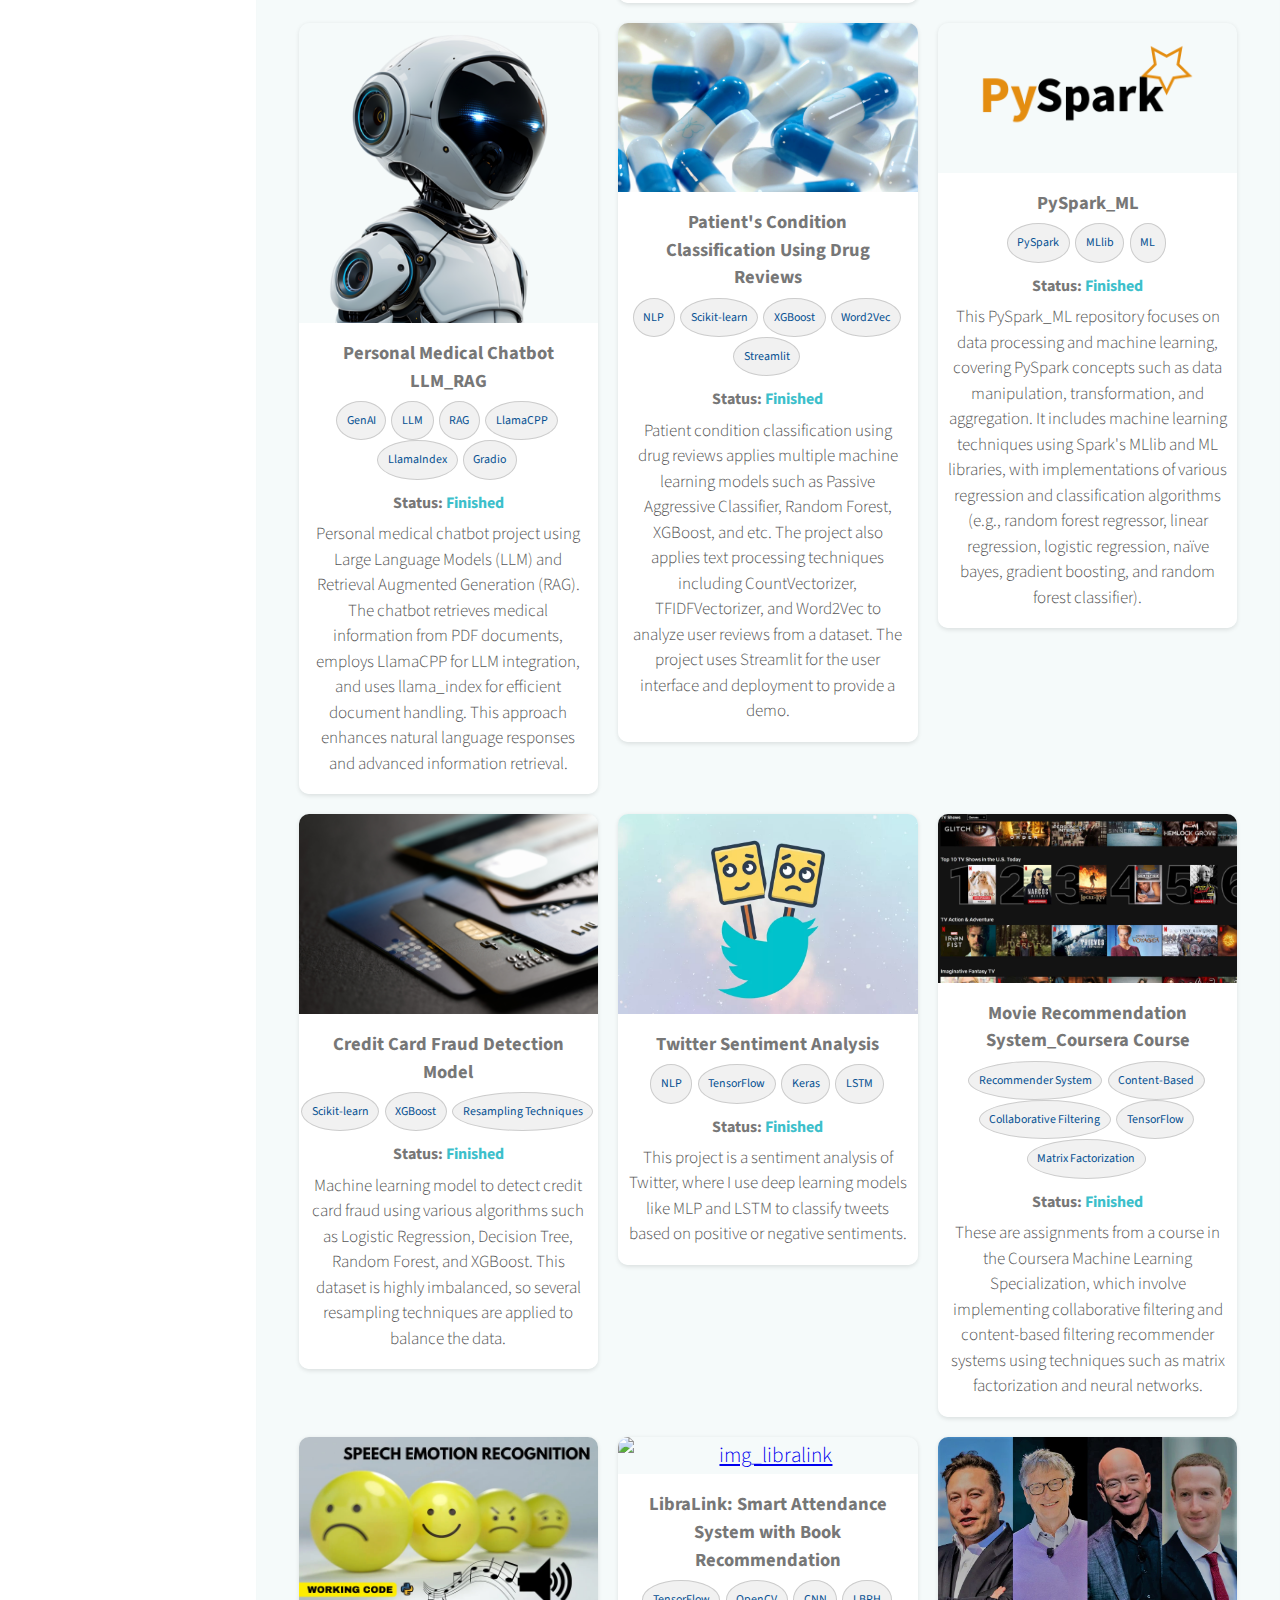
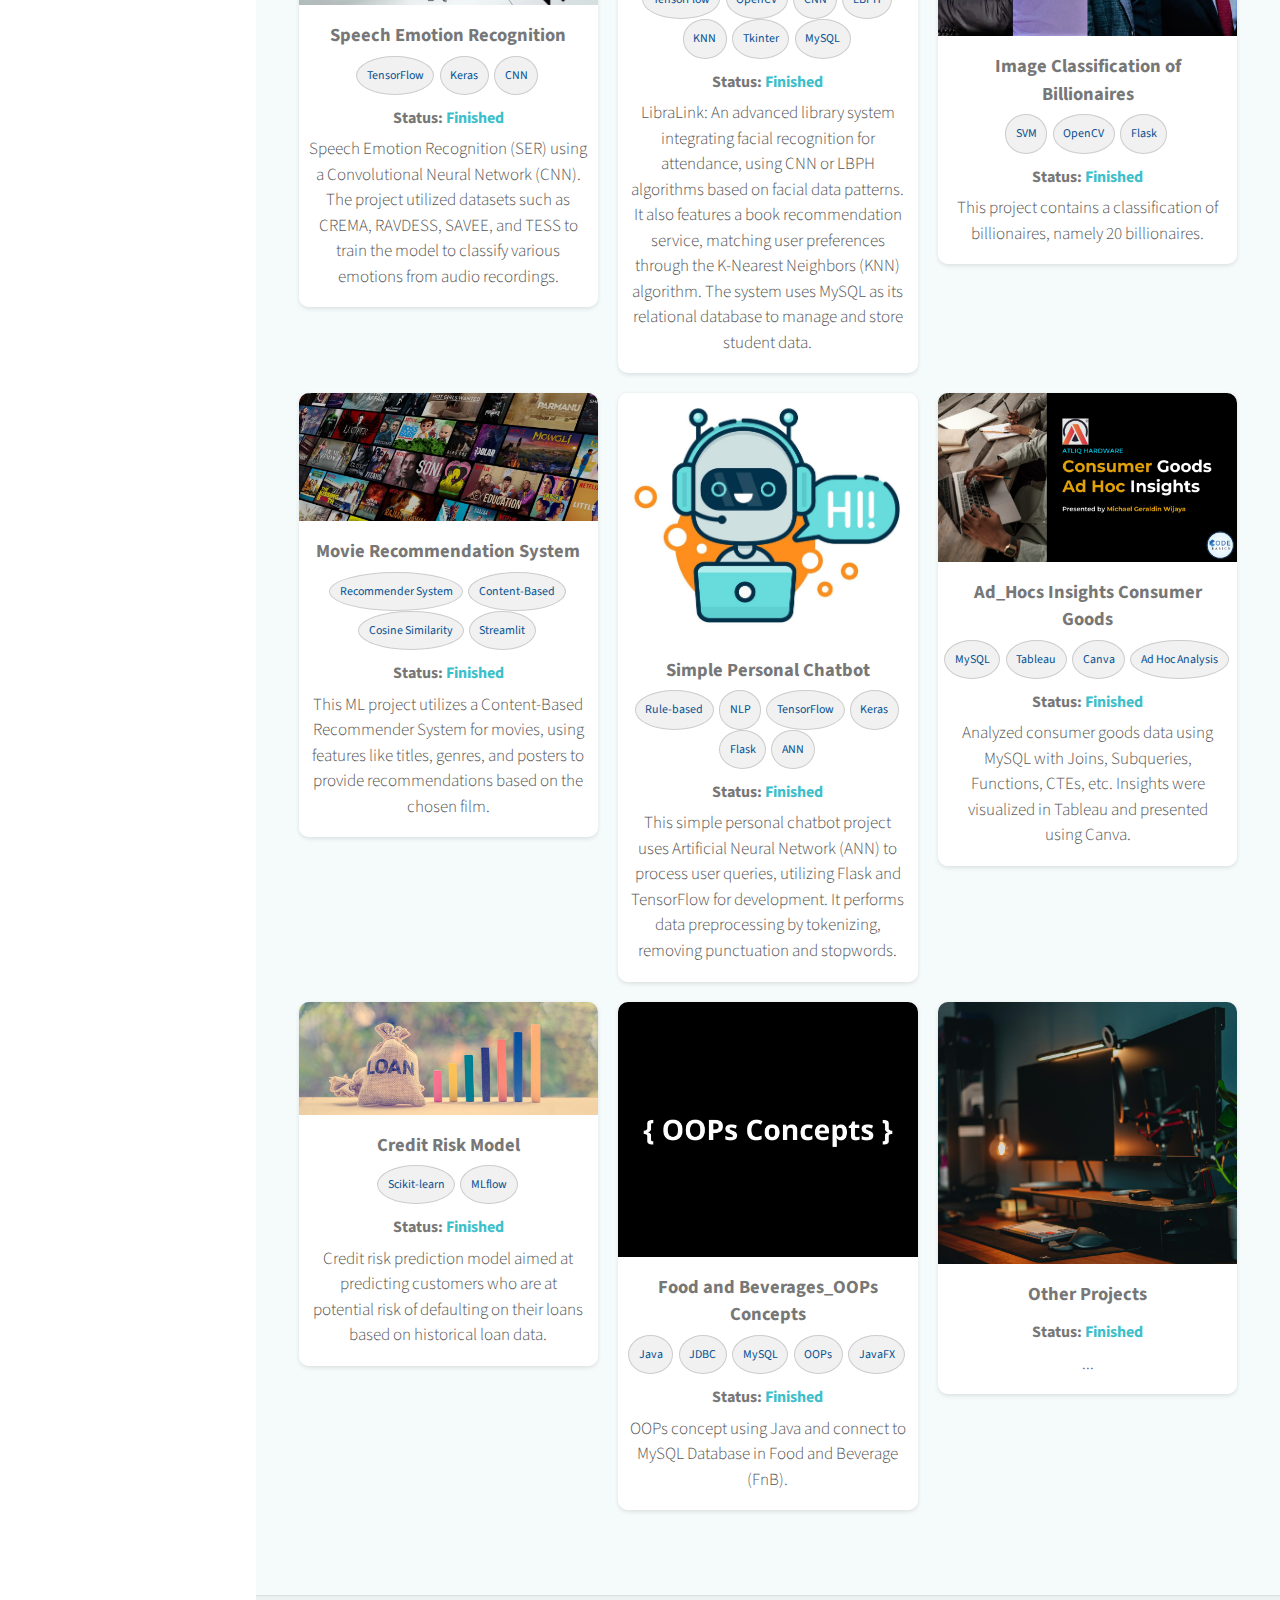
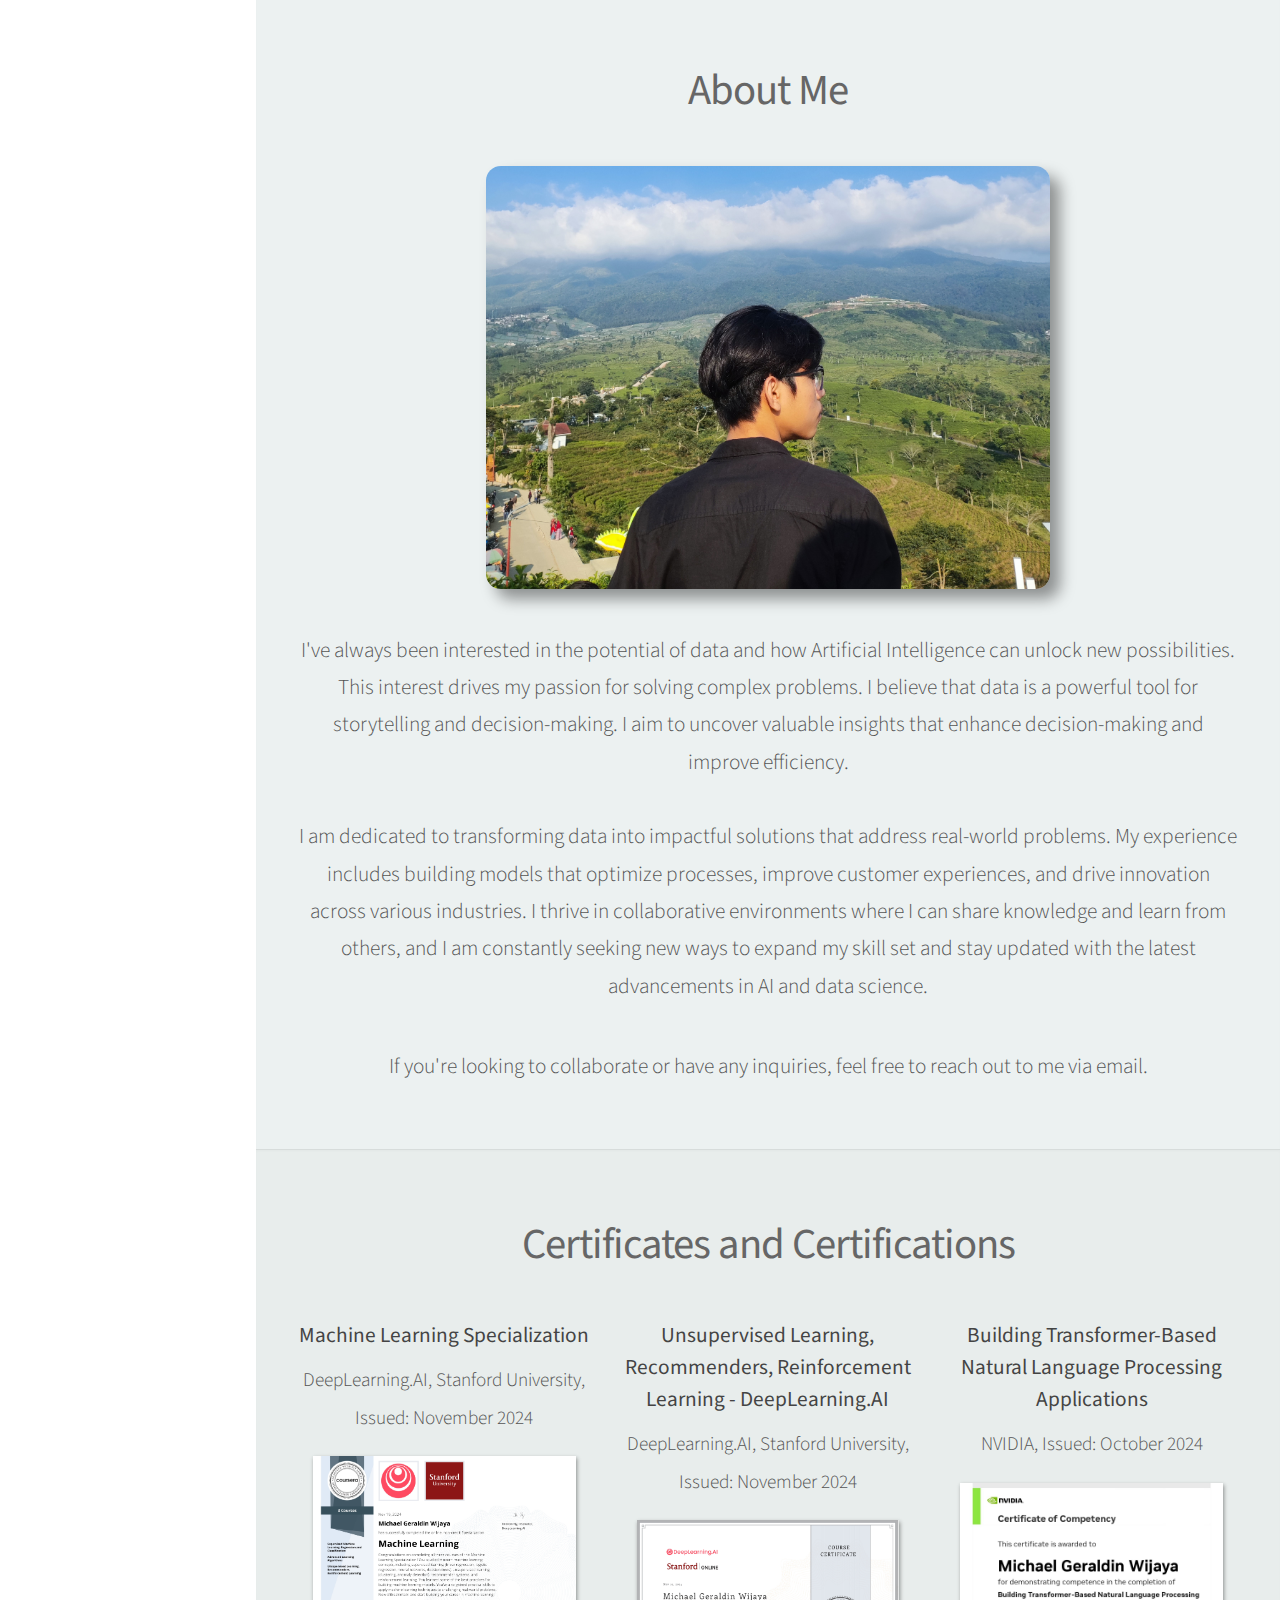
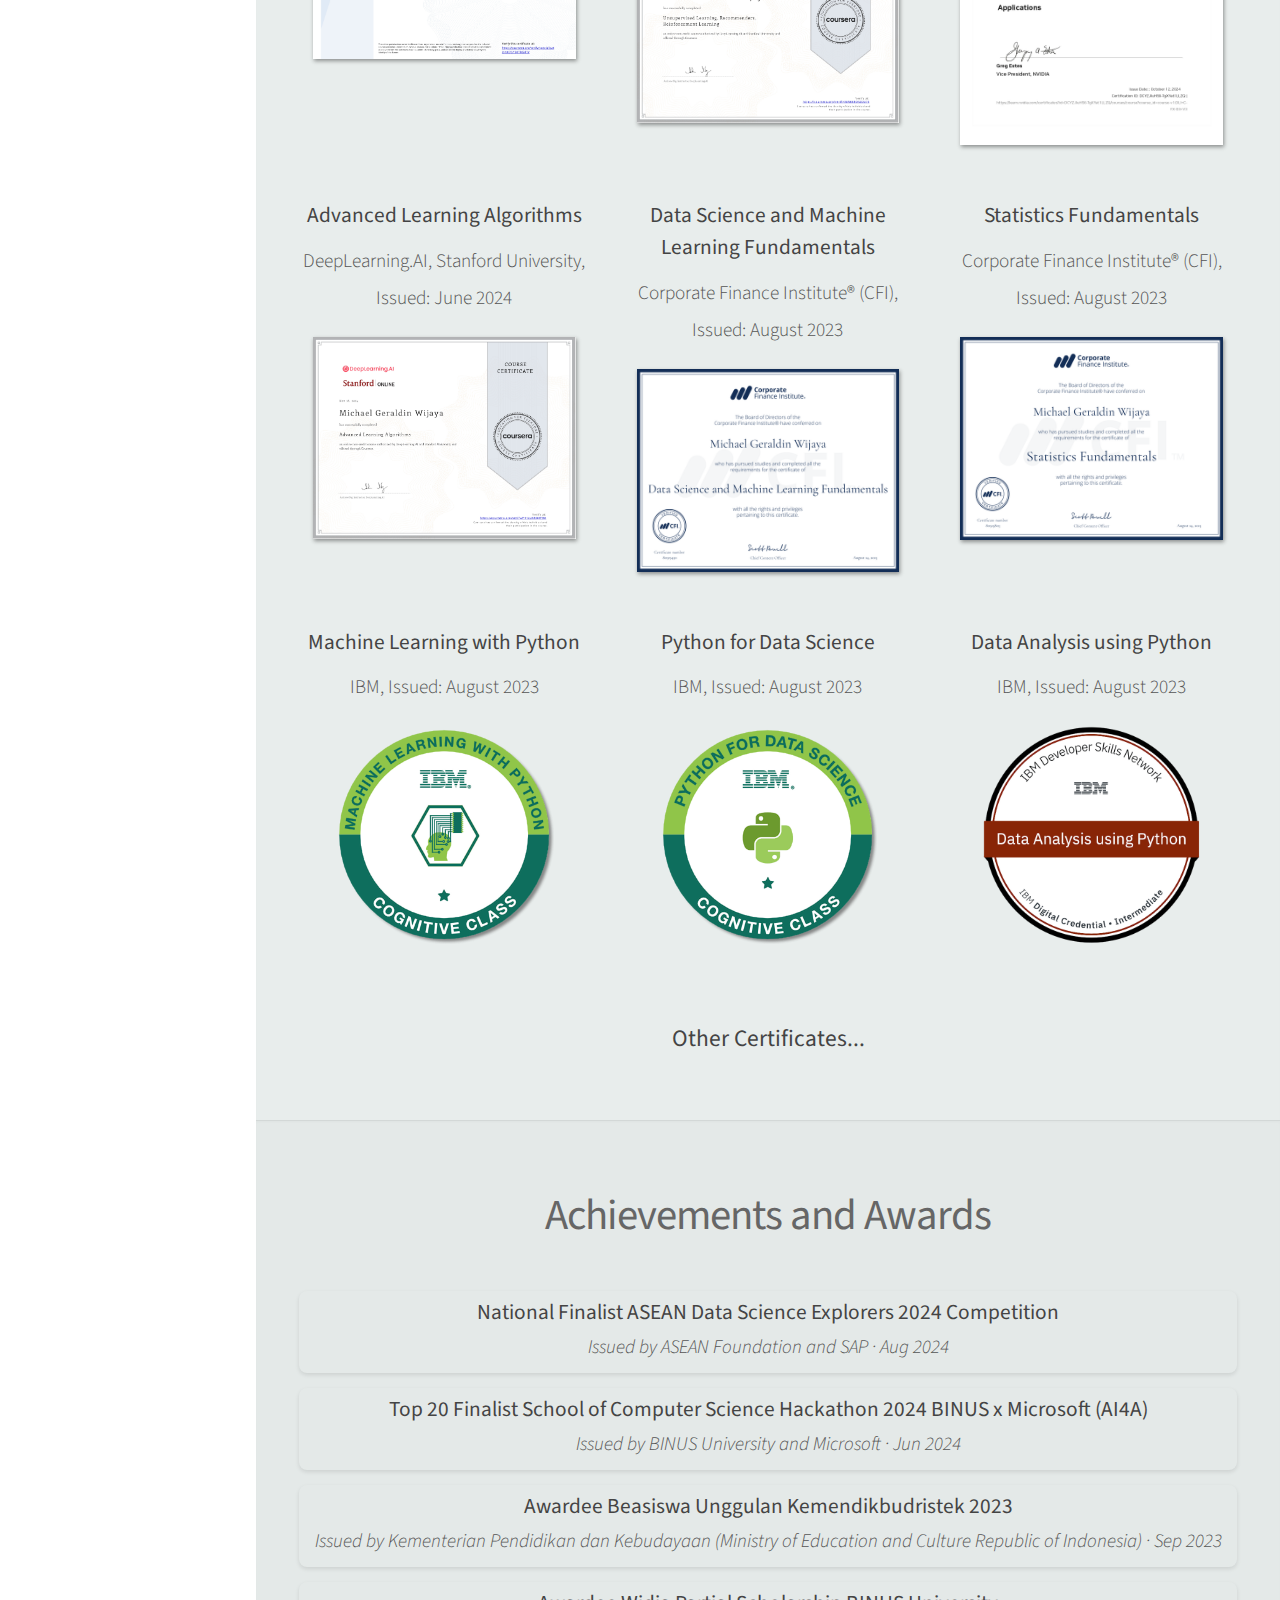
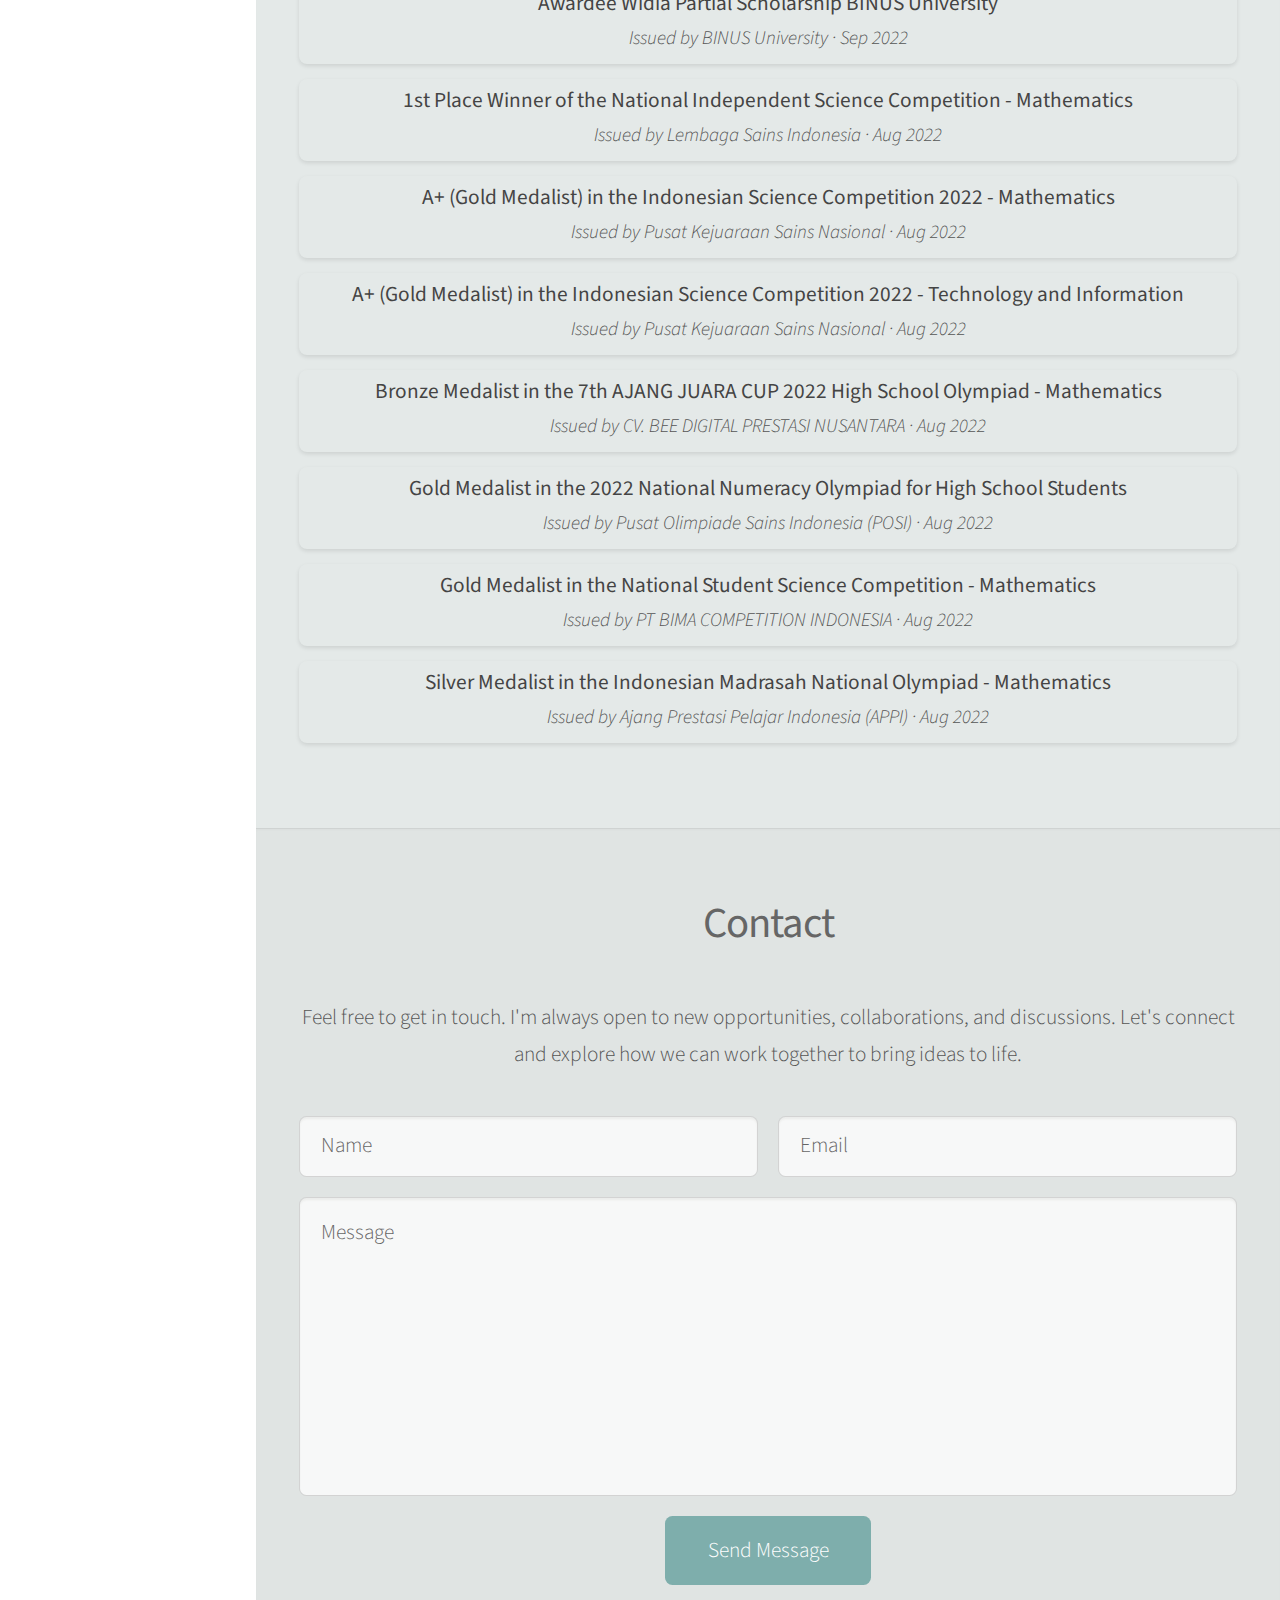
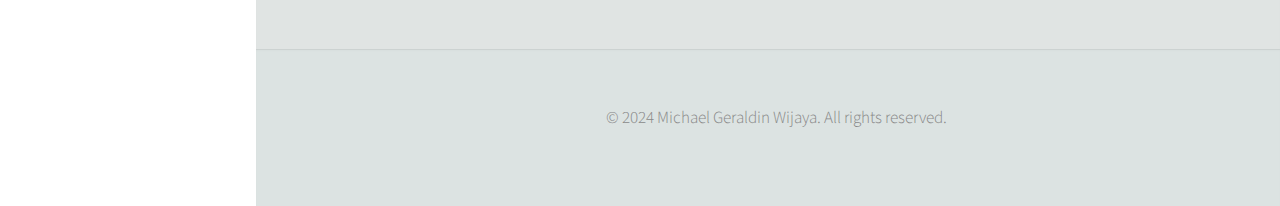
==== commit 0ae963f2: "Update" ====
--- a/Mich.html
+++ b/Mich.html
@@ -134,7 +134,7 @@
 												<span>Gradio</span>
 											</div>
 											<span class="status-label">Status:</span>
-											<span class="status in-progress">In Progress</span>
+											<span class="status finished">Finished</span>
 											<h4>This plant disease detection system uses traditional ML methods such as SVM and Random Forest with feature extraction techniques (Hu Moments, Haralick textures, and Color histograms) and pretrained CNNs such as ResNet50V2 and MobileNetV2.
 												It includes a FastAPI backend with TensorFlow Serving.
 												The model is deployed on Google Cloud Platform (GCP) using Cloud Functions and Cloud Storage, with an additional Gradio interface for easy access on Hugging Face Spaces.
